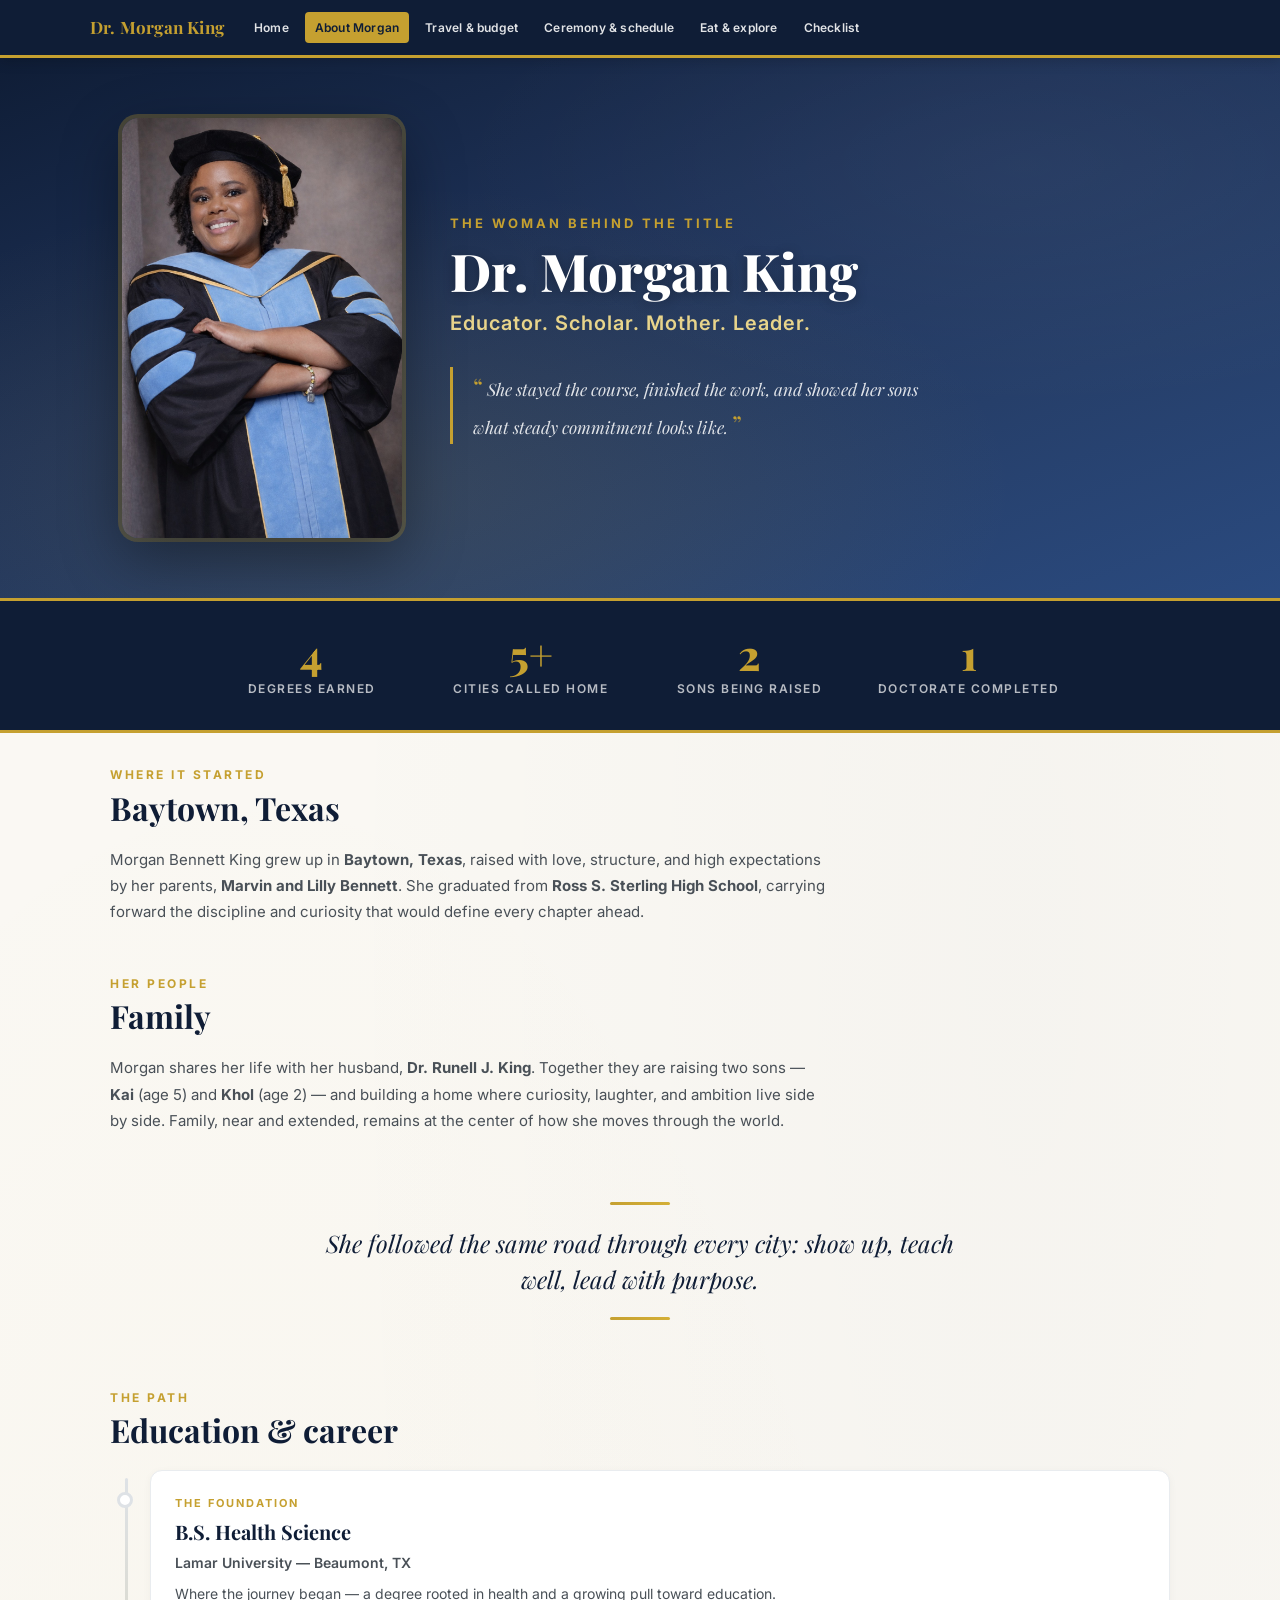
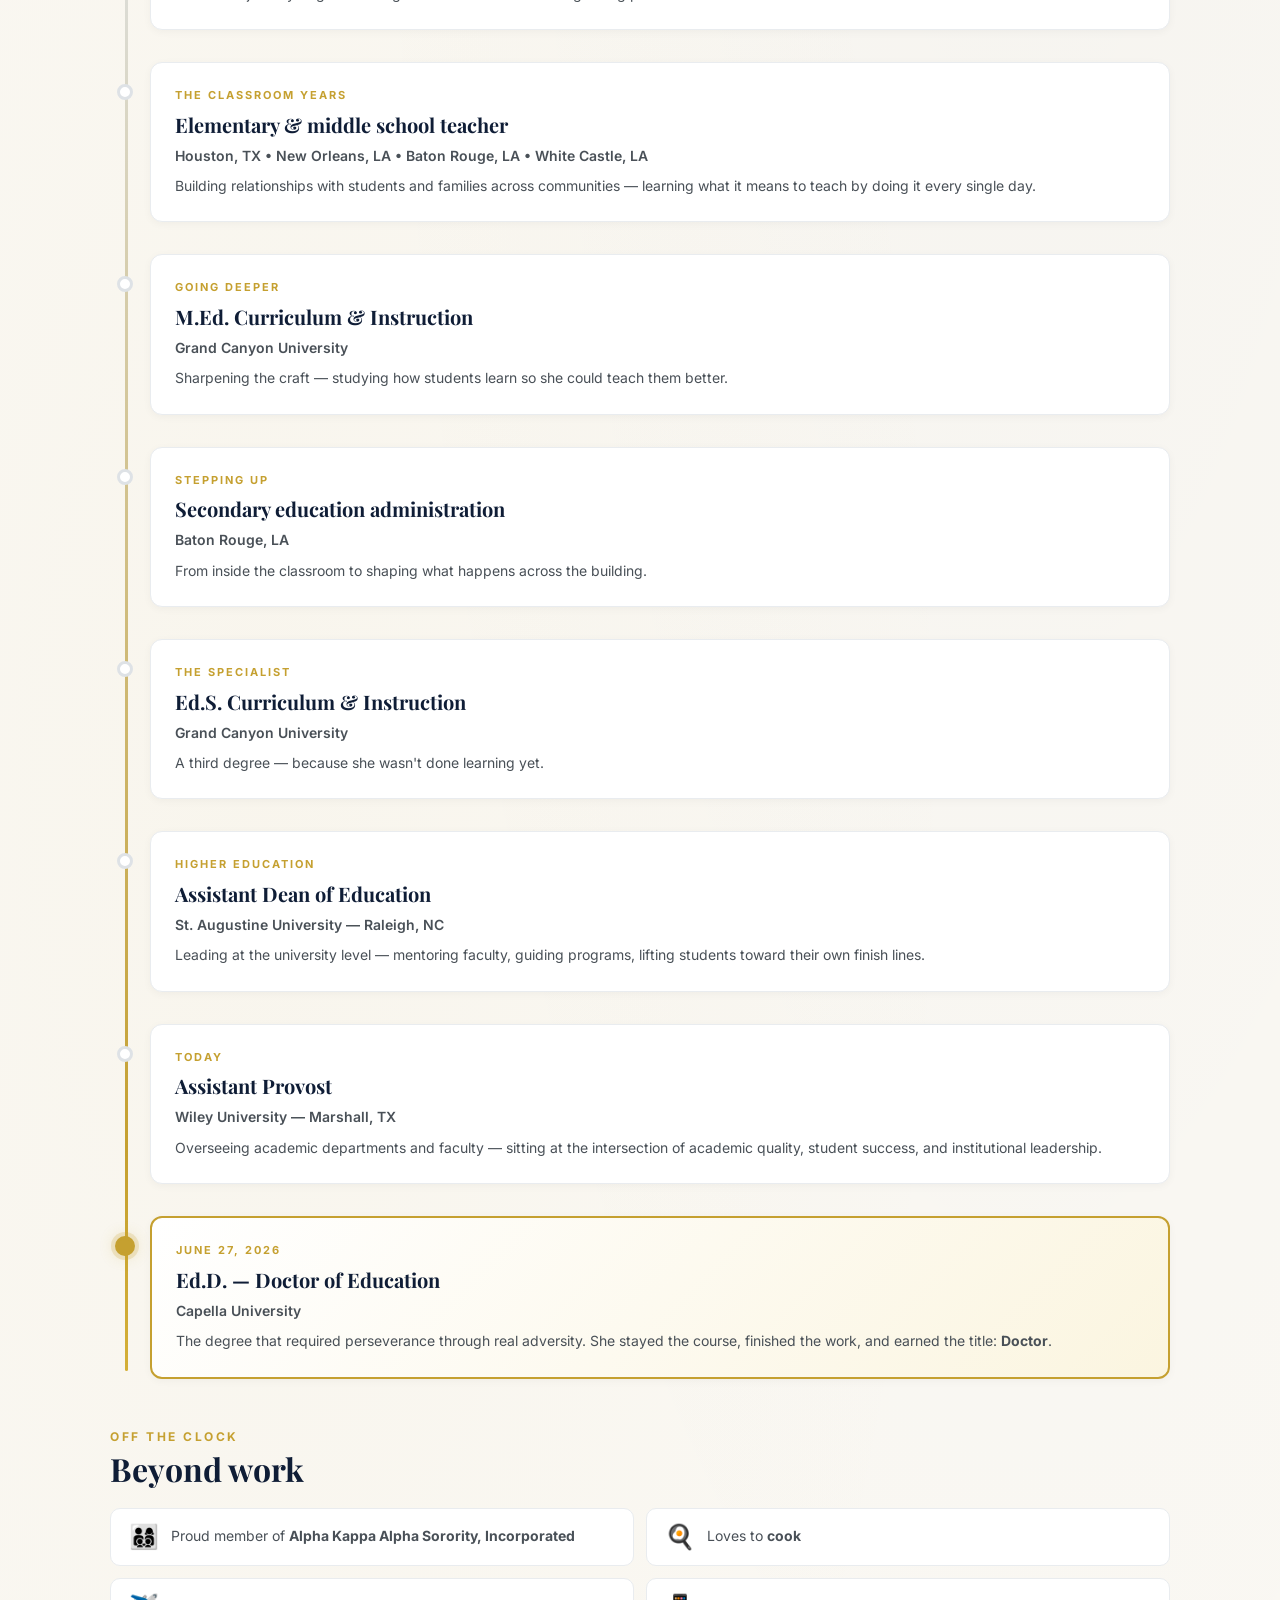
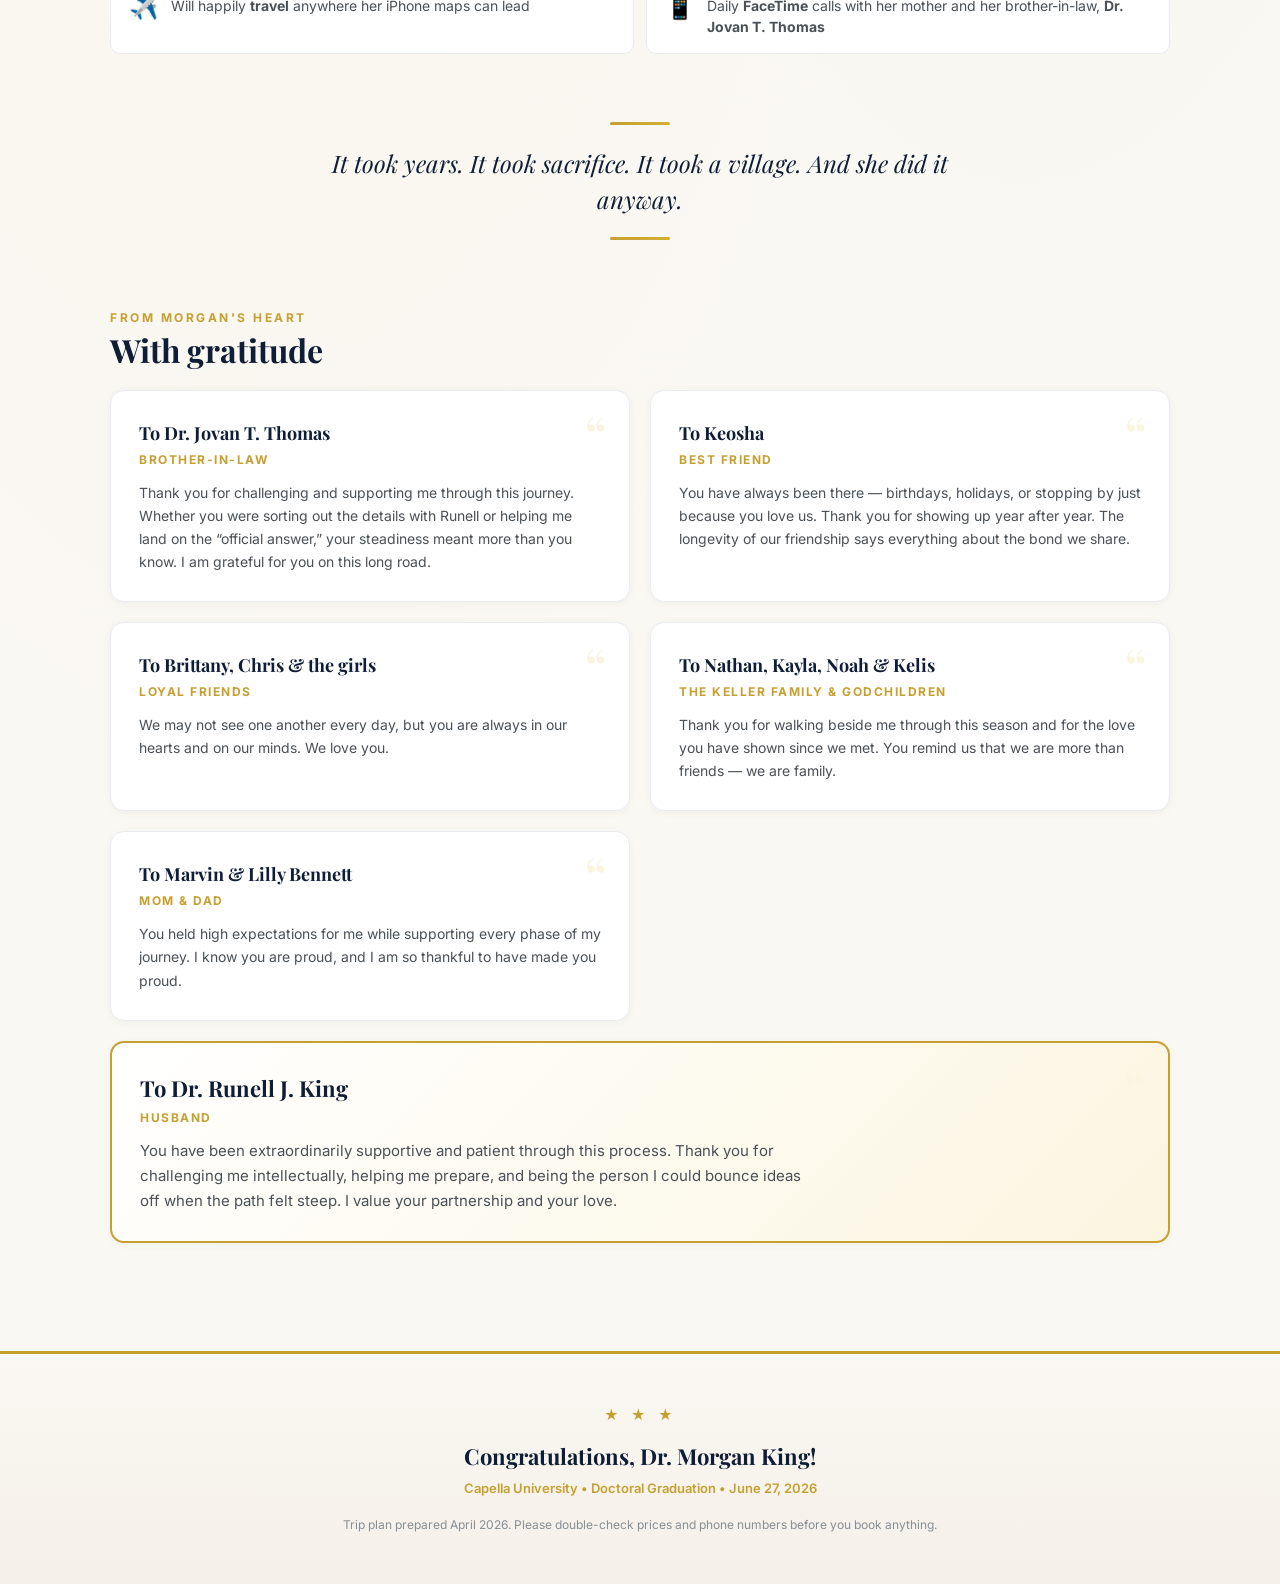
==== about-morgan.html @ 86c0001e "Redesign About Morgan as a creative storytelling page Full-bleed hero with photo and quote, by-the-n" ====
<!DOCTYPE html>
<html lang="en">
<head>
<meta charset="UTF-8">
<meta name="viewport" content="width=device-width, initial-scale=1.0, viewport-fit=cover">
<meta name="theme-color" content="#0F1D36">
<meta name="apple-mobile-web-app-capable" content="yes">
<meta name="apple-mobile-web-app-status-bar-style" content="black-translucent">
<link rel="preconnect" href="https://fonts.googleapis.com">
<link rel="preconnect" href="https://fonts.gstatic.com" crossorigin>
<link href="https://fonts.googleapis.com/css2?family=Playfair+Display:ital,wght@0,700;0,800;1,700&family=Inter:wght@400;600;700&display=swap" rel="stylesheet">
<link rel="stylesheet" href="styles.css">
<link rel="stylesheet" href="about.css">

<title>About Morgan — Morgan King Graduation Trip</title>
<meta name="description" content="The story of Dr. Morgan King: from Baytown, Texas to doctoral graduate — educator, mother, leader, and forever student.">
</head>
<body>
<header class="site-header">
  <div class="site-header-inner">
    <a class="site-logo" href="index.html">Dr. Morgan King</a>
    <nav class="site-nav" aria-label="Primary">
      <a href="index.html">Home</a>
      <a href="about-morgan.html" aria-current="page">About Morgan</a>
      <a href="travel.html">Travel &amp; budget</a>
      <a href="schedule.html">Ceremony &amp; schedule</a>
      <a href="explore.html">Eat &amp; explore</a>
      <a href="checklist.html">Checklist</a>
    </nav>
  </div>
</header>

<!-- ===== HERO ===== -->
<div class="about-hero">
  <div class="about-hero__overlay"></div>
  <div class="about-hero__content">
    <img src="morgan-photo.jpg" alt="Dr. Morgan King in doctoral regalia" class="about-hero__photo" width="1024" height="1536">
    <div class="about-hero__text">
      <p class="about-hero__kicker">The woman behind the title</p>
      <h1 class="about-hero__name">Dr. Morgan King</h1>
      <p class="about-hero__tagline">Educator. Scholar. Mother. Leader.</p>
      <div class="about-hero__quote">
        <span class="about-hero__quote-mark">&ldquo;</span>
        She stayed the course, finished the work, and showed her sons what steady commitment looks like.
        <span class="about-hero__quote-mark">&rdquo;</span>
      </div>
    </div>
  </div>
</div>

<!-- ===== BY THE NUMBERS ===== -->
<div class="about-numbers">
  <div class="about-numbers__inner">
    <div class="about-numbers__item">
      <span class="about-numbers__value">4</span>
      <span class="about-numbers__label">Degrees earned</span>
    </div>
    <div class="about-numbers__item">
      <span class="about-numbers__value">5+</span>
      <span class="about-numbers__label">Cities called home</span>
    </div>
    <div class="about-numbers__item">
      <span class="about-numbers__value">2</span>
      <span class="about-numbers__label">Sons being raised</span>
    </div>
    <div class="about-numbers__item">
      <span class="about-numbers__value">1</span>
      <span class="about-numbers__label">Doctorate completed</span>
    </div>
  </div>
</div>

<main class="container">

<!-- ===== ROOTS ===== -->
<section class="about-section">
  <div class="about-section__label">Where it started</div>
  <h2 class="about-section__title">Baytown, Texas</h2>
  <div class="about-section__body">
    <p>Morgan Bennett King grew up in <strong>Baytown, Texas</strong>, raised with love, structure, and high expectations by her parents, <strong>Marvin and Lilly Bennett</strong>. She graduated from <strong>Ross S. Sterling High School</strong>, carrying forward the discipline and curiosity that would define every chapter ahead.</p>
  </div>
</section>

<!-- ===== FAMILY ===== -->
<section class="about-section">
  <div class="about-section__label">Her people</div>
  <h2 class="about-section__title">Family</h2>
  <div class="about-section__body">
    <p>Morgan shares her life with her husband, <strong>Dr. Runell J. King</strong>. Together they are raising two sons &mdash; <strong>Kai</strong> (age 5) and <strong>Khol</strong> (age 2) &mdash; and building a home where curiosity, laughter, and ambition live side by side. Family, near and extended, remains at the center of how she moves through the world.</p>
  </div>
</section>

<div class="about-pullquote">
  <blockquote>She followed the same road through every city: show up, teach well, lead with purpose.</blockquote>
</div>

<!-- ===== JOURNEY TIMELINE ===== -->
<section class="about-section">
  <div class="about-section__label">The path</div>
  <h2 class="about-section__title">Education &amp; career</h2>

  <div class="about-timeline">
    <div class="about-timeline__item">
      <div class="about-timeline__marker"></div>
      <div class="about-timeline__card">
        <div class="about-timeline__era">The foundation</div>
        <h3>B.S. Health Science</h3>
        <p class="about-timeline__where">Lamar University &mdash; Beaumont, TX</p>
        <p>Where the journey began &mdash; a degree rooted in health and a growing pull toward education.</p>
      </div>
    </div>

    <div class="about-timeline__item">
      <div class="about-timeline__marker"></div>
      <div class="about-timeline__card">
        <div class="about-timeline__era">The classroom years</div>
        <h3>Elementary &amp; middle school teacher</h3>
        <p class="about-timeline__where">Houston, TX &bull; New Orleans, LA &bull; Baton Rouge, LA &bull; White Castle, LA</p>
        <p>Building relationships with students and families across communities &mdash; learning what it means to teach by doing it every single day.</p>
      </div>
    </div>

    <div class="about-timeline__item">
      <div class="about-timeline__marker"></div>
      <div class="about-timeline__card">
        <div class="about-timeline__era">Going deeper</div>
        <h3>M.Ed. Curriculum &amp; Instruction</h3>
        <p class="about-timeline__where">Grand Canyon University</p>
        <p>Sharpening the craft &mdash; studying how students learn so she could teach them better.</p>
      </div>
    </div>

    <div class="about-timeline__item">
      <div class="about-timeline__marker"></div>
      <div class="about-timeline__card">
        <div class="about-timeline__era">Stepping up</div>
        <h3>Secondary education administration</h3>
        <p class="about-timeline__where">Baton Rouge, LA</p>
        <p>From inside the classroom to shaping what happens across the building.</p>
      </div>
    </div>

    <div class="about-timeline__item">
      <div class="about-timeline__marker"></div>
      <div class="about-timeline__card">
        <div class="about-timeline__era">The specialist</div>
        <h3>Ed.S. Curriculum &amp; Instruction</h3>
        <p class="about-timeline__where">Grand Canyon University</p>
        <p>A third degree &mdash; because she wasn't done learning yet.</p>
      </div>
    </div>

    <div class="about-timeline__item">
      <div class="about-timeline__marker"></div>
      <div class="about-timeline__card">
        <div class="about-timeline__era">Higher education</div>
        <h3>Assistant Dean of Education</h3>
        <p class="about-timeline__where">St. Augustine University &mdash; Raleigh, NC</p>
        <p>Leading at the university level &mdash; mentoring faculty, guiding programs, lifting students toward their own finish lines.</p>
      </div>
    </div>

    <div class="about-timeline__item">
      <div class="about-timeline__marker"></div>
      <div class="about-timeline__card">
        <div class="about-timeline__era">Today</div>
        <h3>Assistant Provost</h3>
        <p class="about-timeline__where">Wiley University &mdash; Marshall, TX</p>
        <p>Overseeing academic departments and faculty &mdash; sitting at the intersection of academic quality, student success, and institutional leadership.</p>
      </div>
    </div>

    <div class="about-timeline__item about-timeline__item--highlight">
      <div class="about-timeline__marker about-timeline__marker--gold"></div>
      <div class="about-timeline__card about-timeline__card--gold">
        <div class="about-timeline__era">June 27, 2026</div>
        <h3>Ed.D. &mdash; Doctor of Education</h3>
        <p class="about-timeline__where">Capella University</p>
        <p>The degree that required perseverance through real adversity. She stayed the course, finished the work, and earned the title: <strong>Doctor</strong>.</p>
      </div>
    </div>
  </div>
</section>

<!-- ===== BEYOND WORK ===== -->
<section class="about-section">
  <div class="about-section__label">Off the clock</div>
  <h2 class="about-section__title">Beyond work</h2>
  <div class="about-section__body">
    <div class="about-interests">
      <div class="about-interests__item">
        <span class="about-interests__icon">&#x1F468;&#x200D;&#x1F469;&#x200D;&#x1F466;&#x200D;&#x1F466;</span>
        <span>Proud member of <strong>Alpha Kappa Alpha Sorority, Incorporated</strong></span>
      </div>
      <div class="about-interests__item">
        <span class="about-interests__icon">&#x1F373;</span>
        <span>Loves to <strong>cook</strong></span>
      </div>
      <div class="about-interests__item">
        <span class="about-interests__icon">&#x2708;&#xFE0F;</span>
        <span>Will happily <strong>travel</strong> anywhere her iPhone maps can lead</span>
      </div>
      <div class="about-interests__item">
        <span class="about-interests__icon">&#x1F4F1;</span>
        <span>Daily <strong>FaceTime</strong> calls with her mother and her brother-in-law, <strong>Dr. Jovan T. Thomas</strong></span>
      </div>
    </div>
  </div>
</section>

<div class="about-pullquote">
  <blockquote>It took years. It took sacrifice. It took a village. And she did it anyway.</blockquote>
</div>

<!-- ===== GRATITUDE ===== -->
<section class="about-section about-section--gratitude">
  <div class="about-section__label">From Morgan's heart</div>
  <h2 class="about-section__title">With gratitude</h2>

  <div class="about-gratitude">
    <div class="about-gratitude__card">
      <div class="about-gratitude__to">To Dr. Jovan T. Thomas</div>
      <div class="about-gratitude__role">Brother-in-law</div>
      <p>Thank you for challenging and supporting me through this journey. Whether you were sorting out the details with Runell or helping me land on the &ldquo;official answer,&rdquo; your steadiness meant more than you know. I am grateful for you on this long road.</p>
    </div>

    <div class="about-gratitude__card">
      <div class="about-gratitude__to">To Keosha</div>
      <div class="about-gratitude__role">Best friend</div>
      <p>You have always been there &mdash; birthdays, holidays, or stopping by just because you love us. Thank you for showing up year after year. The longevity of our friendship says everything about the bond we share.</p>
    </div>

    <div class="about-gratitude__card">
      <div class="about-gratitude__to">To Brittany, Chris &amp; the girls</div>
      <div class="about-gratitude__role">Loyal friends</div>
      <p>We may not see one another every day, but you are always in our hearts and on our minds. We love you.</p>
    </div>

    <div class="about-gratitude__card">
      <div class="about-gratitude__to">To Nathan, Kayla, Noah &amp; Kelis</div>
      <div class="about-gratitude__role">The Keller family &amp; godchildren</div>
      <p>Thank you for walking beside me through this season and for the love you have shown since we met. You remind us that we are more than friends &mdash; we are family.</p>
    </div>

    <div class="about-gratitude__card">
      <div class="about-gratitude__to">To Marvin &amp; Lilly Bennett</div>
      <div class="about-gratitude__role">Mom &amp; Dad</div>
      <p>You held high expectations for me while supporting every phase of my journey. I know you are proud, and I am so thankful to have made you proud.</p>
    </div>

    <div class="about-gratitude__card about-gratitude__card--featured">
      <div class="about-gratitude__to">To Dr. Runell J. King</div>
      <div class="about-gratitude__role">Husband</div>
      <p>You have been extraordinarily supportive and patient through this process. Thank you for challenging me intellectually, helping me prepare, and being the person I could bounce ideas off when the path felt steep. I value your partnership and your love.</p>
    </div>
  </div>
</section>

</main>

<div class="footer">
  <div style="font-size: 14px; letter-spacing: 4px; color: var(--gold); margin-bottom: 12px;">&#9733; &#9733; &#9733;</div>
  <p style="font-family: 'Playfair Display', Georgia, serif; font-size: 22px; margin-bottom: 4px;"><strong>Congratulations, Dr. Morgan King!</strong></p>
  <p style="color: var(--gold); font-weight: 600; margin-bottom: 16px;">Capella University &bull; Doctoral Graduation &bull; June 27, 2026</p>
  <p style="color: var(--gray-500); font-size: 12px;">Trip plan prepared April 2026. Please double-check prices and phone numbers before you book anything.</p>
</div>
</body>
</html>
---- styles.css ----
:root {
    --navy: #0F1D36;
    --navy-light: #1E3258;
    --navy-mid: #263F6A;
    --gold: #C5A030;
    --gold-bright: #D4AF37;
    --gold-light: #E8D48B;
    --gold-pale: #FBF5E0;
    --cream: #FAF8F3;
    --white: #FFFFFF;
    --gray-50: #F8F9FA;
    --gray-100: #F1F3F5;
    --gray-200: #E9ECEF;
    --gray-300: #DEE2E6;
    --gray-500: #868E96;
    --gray-700: #495057;
    --gray-900: #212529;
    --green: #2B8A3E;
    --red: #C92A2A;
    --blue: #1971C2;
  }

  * { margin: 0; padding: 0; box-sizing: border-box; }

  body {
    font-family: 'Inter', 'Segoe UI', -apple-system, BlinkMacSystemFont, sans-serif;
    background: var(--cream);
    background-image:
      radial-gradient(ellipse at 20% 50%, rgba(197,160,48,0.03) 0%, transparent 50%),
      radial-gradient(ellipse at 80% 20%, rgba(15,29,54,0.02) 0%, transparent 50%);
    color: var(--gray-900);
    line-height: 1.6;
    font-size: 15px;
  }

  a { color: var(--blue); text-decoration: none; }
  a:hover { text-decoration: underline; }

  /* ===== HERO ===== */
  .hero {
    background:
      linear-gradient(160deg, var(--navy) 0%, var(--navy-light) 40%, var(--navy-mid) 70%, #2A4A7F 100%);
    color: var(--white);
    text-align: center;
    padding: 0;
    position: relative;
    overflow: hidden;
  }
  /* Gold corner accents */
  .hero::before {
    content: '';
    position: absolute;
    top: 0; left: 0;
    width: 200px; height: 200px;
    background: linear-gradient(135deg, rgba(197,160,48,0.15) 0%, transparent 60%);
    z-index: 1;
  }
  .hero::after {
    content: '';
    position: absolute;
    bottom: 0; right: 0;
    width: 200px; height: 200px;
    background: linear-gradient(315deg, rgba(197,160,48,0.15) 0%, transparent 60%);
    z-index: 1;
  }
  /* Decorative gold lines */
  .hero-deco-top, .hero-deco-bottom {
    position: absolute; left: 0; right: 0; height: 4px; z-index: 2;
    background: linear-gradient(90deg, transparent 0%, var(--gold) 20%, var(--gold-bright) 50%, var(--gold) 80%, transparent 100%);
  }
  .hero-deco-top { top: 0; }
  .hero-deco-bottom { bottom: 0; }

  .hero-content {
    position: relative; z-index: 3;
    padding: 50px 24px 44px;
  }

  .hero-photo {
    display: block;
    max-width: 240px;
    height: auto;
    margin: 0 auto 24px;
    border-radius: 10px;
  }

  .hero h1 {
    font-family: 'Playfair Display', Georgia, serif;
    font-size: 44px; font-weight: 800;
    margin-bottom: 6px;
    letter-spacing: -0.5px;
    text-shadow: 0 2px 8px rgba(0,0,0,0.3);
  }
  .hero .subtitle {
    font-family: 'Playfair Display', Georgia, serif;
    font-size: 20px;
    color: var(--gold);
    font-weight: 600;
    margin-bottom: 6px;
    letter-spacing: 0.5px;
  }
  .hero .degree {
    font-size: 15px;
    color: var(--gold-light);
    margin-bottom: 24px;
    font-weight: 400;
  }
  .hero .meta {
    display: flex; flex-wrap: wrap; justify-content: center; gap: 20px;
    font-size: 13px; color: rgba(255,255,255,0.85);
    background: rgba(0,0,0,0.15);
    border-radius: 8px;
    padding: 12px 20px;
    max-width: 700px;
    margin: 0 auto;
    backdrop-filter: blur(4px);
  }
  .hero .meta span { display: flex; align-items: center; gap: 6px; }

  /* ===== MAIN ===== */
  .container { max-width: 1100px; margin: 0 auto; padding: 32px 20px 60px; }

  /* ===== SECTION ===== */
  .section { margin-bottom: 48px; }
  .section-header {
    display: flex; align-items: center; gap: 12px;
    margin-bottom: 20px;
    padding-bottom: 12px;
    border-bottom: 3px solid var(--gold);
  }
  .section-header .num {
    background: linear-gradient(135deg, var(--navy) 0%, var(--navy-light) 100%);
    color: var(--gold);
    width: 38px; height: 38px;
    border-radius: 50%;
    display: flex; align-items: center; justify-content: center;
    font-weight: 700; font-size: 15px; flex-shrink: 0;
    box-shadow: 0 2px 6px rgba(0,0,0,0.12);
  }
  .section-header h2 {
    font-family: 'Playfair Display', Georgia, serif;
    font-size: 24px; color: var(--navy); font-weight: 700;
  }

  /* ===== CARDS ===== */
  .card {
    background: var(--white);
    border: 1px solid var(--gray-200);
    border-radius: 12px;
    padding: 24px;
    margin-bottom: 16px;
    box-shadow: 0 2px 8px rgba(0,0,0,0.04);
    transition: box-shadow 0.2s, transform 0.2s;
    position: relative;
  }
  .card::before {
    content: '';
    position: absolute;
    top: 0; left: 0; right: 0;
    height: 3px;
    background: linear-gradient(90deg, var(--gold), var(--gold-bright), var(--gold));
    border-radius: 12px 12px 0 0;
    opacity: 0;
    transition: opacity 0.2s;
  }
  .card:hover { box-shadow: 0 6px 20px rgba(0,0,0,0.08); transform: translateY(-1px); }
  .card:hover::before { opacity: 1; }
  .card h3 { color: var(--navy); font-size: 18px; margin-bottom: 8px; font-weight: 700; }
  .card h3 a { color: var(--navy); }
  .card h3 a:hover { color: var(--blue); }
  .card h4 { color: var(--navy-light); font-size: 15px; margin-bottom: 6px; }
  .card p { margin-bottom: 8px; color: var(--gray-700); }
  .card .tag {
    display: inline-block;
    background: linear-gradient(135deg, var(--gold-pale), #FDF6E3);
    color: var(--navy);
    font-size: 11px;
    font-weight: 700;
    padding: 3px 12px;
    border-radius: 12px;
    margin-right: 6px;
    margin-bottom: 4px;
    border: 1px solid rgba(197,160,48,0.2);
    text-transform: uppercase;
    letter-spacing: 0.3px;
  }
  .card .price {
    font-size: 22px; font-weight: 700; color: var(--green);
  }
  .card .detail-grid {
    display: grid; grid-template-columns: 140px 1fr; gap: 4px 12px;
    font-size: 14px; margin-top: 8px;
  }
  .card .detail-grid dt { font-weight: 600; color: var(--gray-700); }
  .card .detail-grid dd { color: var(--gray-700); }

  /* ===== DAY TIMELINE ===== */
  .day-card {
    background: var(--white);
    border-left: 5px solid var(--navy);
    border-radius: 0 12px 12px 0;
    padding: 24px 28px;
    margin-bottom: 20px;
    box-shadow: 0 2px 8px rgba(0,0,0,0.04);
  }
  .day-card.highlight { border-left-color: var(--gold); }
  .day-card .day-label {
    font-size: 11px; text-transform: uppercase; letter-spacing: 1.5px;
    color: var(--gold); font-weight: 700; margin-bottom: 4px;
  }
  .day-card h3 { color: var(--navy); margin-bottom: 12px; font-size: 20px; font-family: 'Playfair Display', Georgia, serif; }
  .timeline-item {
    display: flex; gap: 14px; margin-bottom: 10px;
    padding-bottom: 10px; border-bottom: 1px solid var(--gray-100);
  }
  .timeline-item:last-child { border-bottom: none; margin-bottom: 0; padding-bottom: 0; }
  .timeline-item .time {
    min-width: 90px; font-weight: 700; color: var(--navy); font-size: 14px;
    padding-top: 2px;
  }
  .timeline-item .event { font-size: 14px; color: var(--gray-700); }
  .timeline-item .event strong { color: var(--gray-900); }

  /* Collapsible day-by-day agenda */
  details.day-details {
    margin-bottom: 20px;
  }
  details.day-details > summary {
    list-style: none;
    cursor: pointer;
    user-select: none;
    -webkit-tap-highlight-color: transparent;
  }
  details.day-details > summary::-webkit-details-marker { display: none; }
  details.day-details .day-card--summary {
    position: relative;
    margin-bottom: 0;
    padding-right: 42px;
    border-radius: 0 12px 0 0;
    transition: border-radius 0.15s ease;
  }
  details.day-details:not([open]) .day-card--summary {
    border-radius: 0 12px 12px 0;
  }
  details.day-details .day-card--summary::after {
    content: '+';
    position: absolute;
    right: 18px;
    top: 50%;
    transform: translateY(-50%);
    font-size: 22px;
    font-weight: 700;
    color: var(--gold);
    line-height: 1;
  }
  details.day-details[open] .day-card--summary::after {
    content: '\2212';
  }
  details.day-details .day-card--summary:hover::after {
    color: var(--gold-bright);
  }
  details.day-details .day-card__expandable {
    background: var(--white);
    border-left: 5px solid var(--navy);
    border-radius: 0 0 12px 0;
    padding: 8px 28px 24px;
    box-shadow: 0 2px 8px rgba(0,0,0,0.04);
    border-top: 1px solid var(--gray-100);
  }
  details.day-details.highlight .day-card--summary,
  details.day-details.highlight .day-card__expandable {
    border-left-color: var(--gold);
  }
  details.day-details[open] .day-card__expandable {
    animation: fadeIn 0.3s ease;
  }

  /* ===== TABLES ===== */
  table {
    width: 100%; border-collapse: collapse;
    background: var(--white);
    border-radius: 12px;
    overflow: hidden;
    box-shadow: 0 2px 8px rgba(0,0,0,0.04);
    margin-bottom: 16px;
  }
  th {
    background: linear-gradient(135deg, var(--navy) 0%, var(--navy-light) 100%);
    color: var(--white);
    text-align: left; padding: 12px 16px; font-size: 13px; font-weight: 600;
    text-transform: uppercase; letter-spacing: 0.3px;
  }
  td { padding: 10px 16px; border-bottom: 1px solid var(--gray-200); font-size: 14px; }
  tr:last-child td { border-bottom: none; }
  tr:nth-child(even) td { background: var(--gray-50); }
  .total-row td { font-weight: 700; background: var(--gold-pale) !important; font-size: 15px; }

  /* ===== CHECKLIST ===== */
  .checklist { list-style: none; }
  .checklist li {
    display: flex; align-items: flex-start; gap: 10px;
    padding: 10px 16px;
    background: var(--white);
    border: 1px solid var(--gray-200);
    border-radius: 8px;
    margin-bottom: 8px;
    font-size: 14px;
  }
  .checklist .box {
    width: 20px; height: 20px; border: 2px solid var(--navy);
    border-radius: 4px; flex-shrink: 0; margin-top: 1px;
  }
  .checklist .urgent { border-left: 4px solid var(--red); }
  .checklist .soon { border-left: 4px solid var(--gold); }
  .checklist .normal { border-left: 4px solid var(--blue); }

  /* ===== GRID ===== */
  .card-grid {
    display: grid; grid-template-columns: repeat(auto-fill, minmax(480px, 1fr));
    gap: 16px;
  }

  /* ===== TIP BOX ===== */
  .tip {
    background: linear-gradient(135deg, var(--gold-pale) 0%, #FDF6E3 100%);
    border-left: 4px solid var(--gold);
    padding: 14px 18px;
    border-radius: 0 10px 10px 0;
    margin: 12px 0;
    font-size: 14px;
    box-shadow: 0 1px 4px rgba(0,0,0,0.03);
  }
  .tip strong { color: var(--navy); }

  /* ===== COLLAPSIBLE SECTIONS ===== */
  details.section {
    margin-bottom: 48px;
  }
  details.section > summary {
    list-style: none;
    cursor: pointer;
    user-select: none;
    -webkit-tap-highlight-color: transparent;
  }
  details.section > summary::-webkit-details-marker { display: none; }
  details.section > summary .section-header {
    position: relative;
    padding-right: 40px;
    transition: border-color 0.2s;
  }
  details.section > summary .section-header::after {
    content: '+';
    position: absolute;
    right: 0;
    top: 50%;
    transform: translateY(-70%);
    font-size: 24px;
    font-weight: 700;
    color: var(--gold);
    transition: transform 0.2s;
  }
  details[open].section > summary .section-header::after {
    content: '\2212';
  }
  details.section > summary:hover .section-header {
    border-bottom-color: var(--navy);
  }
  details.section > .section-body {
    animation: fadeIn 0.3s ease;
  }
  @keyframes fadeIn {
    from { opacity: 0; transform: translateY(-8px); }
    to { opacity: 1; transform: translateY(0); }
  }

  /* ===== FOOTER ===== */
  .footer {
    text-align: center;
    padding: 50px 20px;
    color: var(--gray-500);
    font-size: 13px;
    border-top: 3px solid var(--gold);
    background: linear-gradient(180deg, var(--cream) 0%, #F5F0E8 100%);
  }
  .footer strong { color: var(--navy); }

  @media print {
    .site-header { position: static; }
    .hero { padding: 30px 20px; }
    .card, .day-card { break-inside: avoid; }
    body { font-size: 12px; }
    details.section .section-body { display: block !important; }
    details.section > summary { list-style: none; }
    details.section > summary .section-header::after { display: none; }
    details.day-details .day-card__expandable { display: block !important; }
    details.day-details .day-card--summary::after { display: none; }
  }

  /* Tablet */
  @media (max-width: 768px) {
    .card-grid { grid-template-columns: 1fr; }
    .container { padding: 24px 16px 40px; }
    .hero-content { padding: 36px 20px 32px; }
    .hero h1 { font-size: 32px; }
    .hero-photo { max-width: 200px; }
    .section-header h2 { font-size: 20px; }
    .card { padding: 18px; }
    .day-card { padding: 18px 20px; }
    table { font-size: 13px; }
    th, td { padding: 8px 10px; }
  }

  /* Phone */
  @media (max-width: 480px) {
    body { font-size: 14px; }
    .hero h1 { font-size: 26px; }
    .hero .subtitle { font-size: 16px; }
    .hero .degree { font-size: 13px; margin-bottom: 16px; }
    .hero-photo { max-width: 160px; margin-bottom: 16px; }
    .hero-content { padding: 28px 16px 24px; }
    .hero .meta {
      flex-direction: column; gap: 6px; align-items: center;
      padding: 10px 14px; font-size: 12px;
    }
    .container { padding: 16px 12px 32px; }
    .section-header { gap: 8px; margin-bottom: 14px; padding-bottom: 8px; }
    .section-header .num { width: 32px; height: 32px; font-size: 13px; }
    .section-header h2 { font-size: 18px; }
    .card { padding: 14px; margin-bottom: 12px; border-radius: 10px; }
    .card h3 { font-size: 16px; }
    .card .detail-grid { grid-template-columns: 1fr; gap: 2px 0; }
    .card .detail-grid dt { font-weight: 700; margin-top: 6px; }
    .card .price { font-size: 18px; }
    .card .tag { font-size: 10px; padding: 2px 8px; }
    .day-card { padding: 14px 16px; }
    .day-card h3 { font-size: 17px; }
    .timeline-item { flex-direction: column; gap: 2px; }
    .timeline-item .time { min-width: unset; font-size: 13px; }
    .timeline-item .event { font-size: 13px; }
    details.day-details .day-card--summary { padding-right: 36px; }
    details.day-details .day-card__expandable { padding: 6px 16px 16px; }
    details.day-details .day-card--summary::after { right: 12px; font-size: 20px; }
    .tip { padding: 10px 14px; font-size: 13px; }
    details.section { margin-bottom: 32px; }
    details.section > summary .section-header { padding-right: 32px; }
    details.section > summary .section-header::after { font-size: 20px; }
    .checklist li { padding: 8px 12px; font-size: 13px; }
    .footer { padding: 30px 16px; }
    /* Budget table horizontal scroll */
    table { display: block; overflow-x: auto; -webkit-overflow-scrolling: touch; }
    thead, tbody, tr { min-width: 500px; }
  }
  /* ===== MULTI-PAGE SITE LAYOUT ===== */
  .site-header {
    background: var(--navy);
    border-bottom: 3px solid var(--gold);
    padding: 12px 20px;
    position: sticky;
    top: 0;
    z-index: 100;
    box-shadow: 0 4px 12px rgba(0,0,0,0.15);
  }
  .site-header-inner {
    max-width: 1100px;
    margin: 0 auto;
    display: flex;
    flex-wrap: wrap;
    align-items: center;
    justify-content: flex-start;
    gap: 12px 20px;
  }
  .site-logo {
    font-family: 'Playfair Display', Georgia, serif;
    font-size: 17px;
    font-weight: 700;
    color: var(--gold);
    text-decoration: none;
    letter-spacing: 0.2px;
  }
  .site-logo:hover { color: var(--gold-bright); text-decoration: none; }
  .site-nav {
    display: flex;
    flex-wrap: wrap;
    gap: 6px 6px;
    justify-content: flex-start;
    align-items: center;
  }
  .site-nav a {
    color: rgba(255,255,255,0.88);
    text-decoration: none;
    font-size: 12px;
    font-weight: 600;
    padding: 6px 10px;
    border-radius: 4px;
    transition: background 0.2s, color 0.2s;
    letter-spacing: 0.2px;
  }
  .site-nav a:hover {
    background: var(--gold);
    color: var(--navy);
    text-decoration: none;
  }
  .site-nav a[aria-current="page"] {
    background: var(--gold);
    color: var(--navy);
    text-decoration: none;
  }
  .site-nav a:focus-visible {
    outline: 2px solid var(--gold-bright);
    outline-offset: 2px;
  }

  .page-head {
    margin-bottom: 28px;
    padding-bottom: 16px;
    border-bottom: 1px solid var(--gray-200);
  }
  .page-title {
    font-family: 'Playfair Display', Georgia, serif;
    font-size: 28px;
    color: var(--navy);
    font-weight: 700;
    margin-bottom: 8px;
    line-height: 1.2;
  }
  .page-intro {
    color: var(--gray-700);
    max-width: 720px;
    margin: 0;
    font-size: 15px;
  }

  .portal-intro {
    color: var(--gray-700);
    margin-bottom: 8px;
    max-width: 720px;
  }
  .portal-grid {
    display: grid;
    grid-template-columns: repeat(auto-fill, minmax(240px, 1fr));
    gap: 16px;
    margin-top: 20px;
  }
  .portal-card {
    display: block;
    background: var(--white);
    border: 1px solid var(--gray-200);
    border-radius: 12px;
    padding: 20px 22px;
    text-decoration: none;
    color: inherit;
    box-shadow: 0 2px 8px rgba(0,0,0,0.04);
    transition: box-shadow 0.2s, transform 0.2s, border-color 0.2s;
    position: relative;
  }
  .portal-card:hover {
    box-shadow: 0 8px 24px rgba(0,0,0,0.1);
    transform: translateY(-2px);
    border-color: var(--gold);
    text-decoration: none;
    color: inherit;
  }
  .portal-card:focus-visible {
    outline: 2px solid var(--blue);
    outline-offset: 2px;
  }
  .portal-card h3 {
    font-family: 'Playfair Display', Georgia, serif;
    font-size: 18px;
    color: var(--navy);
    margin-bottom: 8px;
    font-weight: 700;
  }
  .portal-card p {
    font-size: 14px;
    color: var(--gray-700);
    margin: 0;
    line-height: 1.5;
  }
  .portal-card .portal-go {
    margin-top: 12px;
    font-size: 13px;
    font-weight: 700;
    color: var(--blue);
  }

  .section-lead {
    margin-bottom: 20px;
    color: var(--gray-700);
  }
  .tip-spaced { margin-bottom: 20px; }
  .card-pull { border-left: 4px solid var(--gold); }
  .mt-8 { margin-top: 8px; }
  .mt-10 { margin-top: 10px; }
  .mb-0 { margin-bottom: 0; }
  .mb-16 { margin-bottom: 16px; }
  .summary-table td:first-child { width: 200px; }

  .about-page .about-top {
    text-align: center;
    margin-bottom: 8px;
    padding-top: 16px;
  }
  .about-page .about-top__photo {
    display: block;
    max-width: 260px;
    width: 100%;
    height: auto;
    margin: 0 auto 20px;
    border-radius: 10px;
    box-shadow: 0 8px 28px rgba(15, 29, 54, 0.14);
  }
  .about-page .card h3:not(:first-child) {
    margin-top: 22px;
  }

  @media (max-width: 480px) {
    .site-nav a { font-size: 11px; padding: 5px 8px; }
    .page-title { font-size: 22px; }
    .site-header { padding: 10px 14px; }
    .summary-table td:first-child { width: auto; }
    .about-page .about-top__photo { max-width: 200px; }
  }
---- about.css ----
/* ===== ABOUT MORGAN — CREATIVE LAYOUT ===== */

/* ---------- HERO ---------- */
.about-hero {
  position: relative;
  background: linear-gradient(160deg, var(--navy) 0%, var(--navy-light) 40%, var(--navy-mid) 70%, #2A4A7F 100%);
  overflow: hidden;
  min-height: 520px;
}
.about-hero__overlay {
  position: absolute;
  inset: 0;
  background:
    radial-gradient(ellipse at 30% 80%, rgba(197,160,48,0.12) 0%, transparent 50%),
    radial-gradient(ellipse at 80% 20%, rgba(255,255,255,0.04) 0%, transparent 40%);
  z-index: 1;
}
.about-hero__content {
  position: relative;
  z-index: 2;
  max-width: 1100px;
  margin: 0 auto;
  display: flex;
  align-items: center;
  gap: 48px;
  padding: 60px 32px;
}
.about-hero__photo {
  width: 280px;
  height: auto;
  border-radius: 16px;
  box-shadow: 0 20px 60px rgba(0,0,0,0.4), 0 0 0 4px rgba(197,160,48,0.3);
  flex-shrink: 0;
  object-fit: cover;
}
.about-hero__text {
  color: var(--white);
}
.about-hero__kicker {
  font-size: 13px;
  text-transform: uppercase;
  letter-spacing: 3px;
  color: var(--gold);
  font-weight: 700;
  margin-bottom: 8px;
}
.about-hero__name {
  font-family: 'Playfair Display', Georgia, serif;
  font-size: 52px;
  font-weight: 800;
  line-height: 1.1;
  margin-bottom: 8px;
  text-shadow: 0 2px 12px rgba(0,0,0,0.3);
}
.about-hero__tagline {
  font-size: 20px;
  color: var(--gold-light);
  font-weight: 600;
  letter-spacing: 1px;
  margin-bottom: 28px;
}
.about-hero__quote {
  font-family: 'Playfair Display', Georgia, serif;
  font-style: italic;
  font-size: 17px;
  line-height: 1.6;
  color: rgba(255,255,255,0.85);
  max-width: 480px;
  border-left: 3px solid var(--gold);
  padding-left: 20px;
}
.about-hero__quote-mark {
  color: var(--gold);
  font-size: 24px;
  font-style: normal;
}

/* ---------- BY THE NUMBERS ---------- */
.about-numbers {
  background: var(--navy);
  border-top: 3px solid var(--gold);
  border-bottom: 3px solid var(--gold);
}
.about-numbers__inner {
  max-width: 900px;
  margin: 0 auto;
  display: grid;
  grid-template-columns: repeat(4, 1fr);
  text-align: center;
  padding: 32px 20px;
  gap: 16px;
}
.about-numbers__item {
  display: flex;
  flex-direction: column;
  gap: 4px;
}
.about-numbers__value {
  font-family: 'Playfair Display', Georgia, serif;
  font-size: 42px;
  font-weight: 800;
  color: var(--gold);
  line-height: 1;
}
.about-numbers__label {
  font-size: 12px;
  text-transform: uppercase;
  letter-spacing: 1.5px;
  color: rgba(255,255,255,0.7);
  font-weight: 600;
}

/* ---------- SECTIONS ---------- */
.about-section {
  margin-bottom: 48px;
}
.about-section__label {
  font-size: 12px;
  text-transform: uppercase;
  letter-spacing: 2.5px;
  color: var(--gold);
  font-weight: 700;
  margin-bottom: 4px;
}
.about-section__title {
  font-family: 'Playfair Display', Georgia, serif;
  font-size: 32px;
  color: var(--navy);
  font-weight: 700;
  margin-bottom: 20px;
  line-height: 1.2;
}
.about-section__body p {
  color: var(--gray-700);
  max-width: 720px;
  line-height: 1.75;
  font-size: 15px;
  margin-bottom: 12px;
}

/* ---------- PULL QUOTES ---------- */
.about-pullquote {
  margin: 48px auto;
  max-width: 700px;
  text-align: center;
  padding: 0 20px;
}
.about-pullquote blockquote {
  font-family: 'Playfair Display', Georgia, serif;
  font-style: italic;
  font-size: 24px;
  line-height: 1.5;
  color: var(--navy);
  position: relative;
  padding: 20px 0;
}
.about-pullquote blockquote::before,
.about-pullquote blockquote::after {
  content: '';
  display: block;
  width: 60px;
  height: 3px;
  background: linear-gradient(90deg, var(--gold), var(--gold-bright));
  margin: 0 auto;
  border-radius: 2px;
}
.about-pullquote blockquote::before { margin-bottom: 20px; }
.about-pullquote blockquote::after { margin-top: 20px; }

/* ---------- JOURNEY TIMELINE ---------- */
.about-timeline {
  position: relative;
  padding-left: 40px;
}
.about-timeline::before {
  content: '';
  position: absolute;
  left: 15px;
  top: 8px;
  bottom: 8px;
  width: 3px;
  background: linear-gradient(180deg, var(--gray-300) 0%, var(--gold) 85%, var(--gold-bright) 100%);
  border-radius: 2px;
}
.about-timeline__item {
  position: relative;
  margin-bottom: 32px;
}
.about-timeline__item:last-child { margin-bottom: 0; }

.about-timeline__marker {
  position: absolute;
  left: -33px;
  top: 22px;
  width: 16px;
  height: 16px;
  border-radius: 50%;
  background: var(--white);
  border: 3px solid var(--gray-300);
  z-index: 1;
  transition: border-color 0.3s;
}
.about-timeline__item:hover .about-timeline__marker {
  border-color: var(--gold);
}
.about-timeline__marker--gold {
  border-color: var(--gold) !important;
  background: var(--gold);
  width: 20px;
  height: 20px;
  left: -35px;
  top: 20px;
  box-shadow: 0 0 0 4px rgba(197,160,48,0.2), 0 0 16px rgba(197,160,48,0.3);
}

.about-timeline__card {
  background: var(--white);
  border: 1px solid var(--gray-200);
  border-radius: 12px;
  padding: 24px;
  box-shadow: 0 2px 8px rgba(0,0,0,0.04);
  transition: box-shadow 0.2s, transform 0.2s;
}
.about-timeline__card:hover {
  box-shadow: 0 8px 24px rgba(0,0,0,0.08);
  transform: translateY(-2px);
}
.about-timeline__card--gold {
  border: 2px solid var(--gold);
  background: linear-gradient(135deg, var(--white) 0%, var(--gold-pale) 100%);
}
.about-timeline__era {
  font-size: 11px;
  text-transform: uppercase;
  letter-spacing: 2px;
  color: var(--gold);
  font-weight: 700;
  margin-bottom: 4px;
}
.about-timeline__card h3 {
  font-family: 'Playfair Display', Georgia, serif;
  font-size: 20px;
  color: var(--navy);
  font-weight: 700;
  margin-bottom: 4px;
}
.about-timeline__where {
  font-size: 13px;
  color: var(--gray-500);
  font-weight: 600;
  margin-bottom: 8px !important;
}
.about-timeline__card p {
  color: var(--gray-700);
  font-size: 14px;
  line-height: 1.6;
  margin: 0;
}

/* ---------- INTERESTS ---------- */
.about-interests {
  display: grid;
  grid-template-columns: repeat(2, 1fr);
  gap: 12px;
}
.about-interests__item {
  display: flex;
  align-items: flex-start;
  gap: 12px;
  background: var(--white);
  border: 1px solid var(--gray-200);
  border-radius: 10px;
  padding: 16px 18px;
  font-size: 14px;
  color: var(--gray-700);
  line-height: 1.5;
  transition: border-color 0.2s;
}
.about-interests__item:hover { border-color: var(--gold); }
.about-interests__icon {
  font-size: 24px;
  flex-shrink: 0;
  line-height: 1;
}

/* ---------- GRATITUDE ---------- */
.about-gratitude {
  display: grid;
  grid-template-columns: repeat(2, 1fr);
  gap: 20px;
}
.about-gratitude__card {
  background: var(--white);
  border: 1px solid var(--gray-200);
  border-radius: 14px;
  padding: 28px;
  position: relative;
  box-shadow: 0 2px 8px rgba(0,0,0,0.04);
  transition: box-shadow 0.3s, transform 0.3s;
}
.about-gratitude__card:hover {
  box-shadow: 0 12px 32px rgba(0,0,0,0.08);
  transform: translateY(-3px);
}
.about-gratitude__card::before {
  content: '\201C';
  position: absolute;
  top: 16px;
  right: 22px;
  font-family: 'Playfair Display', Georgia, serif;
  font-size: 56px;
  color: var(--gold-pale);
  line-height: 1;
  pointer-events: none;
}
.about-gratitude__to {
  font-family: 'Playfair Display', Georgia, serif;
  font-size: 18px;
  font-weight: 700;
  color: var(--navy);
  margin-bottom: 2px;
}
.about-gratitude__role {
  font-size: 12px;
  text-transform: uppercase;
  letter-spacing: 1.5px;
  color: var(--gold);
  font-weight: 700;
  margin-bottom: 12px;
}
.about-gratitude__card p {
  color: var(--gray-700);
  font-size: 14px;
  line-height: 1.65;
  margin: 0;
}
.about-gratitude__card--featured {
  grid-column: 1 / -1;
  border: 2px solid var(--gold);
  background: linear-gradient(135deg, var(--white) 0%, var(--gold-pale) 100%);
}
.about-gratitude__card--featured .about-gratitude__to {
  font-size: 22px;
}
.about-gratitude__card--featured p {
  font-size: 15px;
  max-width: 680px;
}

/* ---------- RESPONSIVE ---------- */
@media (max-width: 768px) {
  .about-hero { min-height: auto; }
  .about-hero__content {
    flex-direction: column;
    text-align: center;
    padding: 40px 24px;
    gap: 28px;
  }
  .about-hero__photo { width: 220px; }
  .about-hero__name { font-size: 38px; }
  .about-hero__tagline { font-size: 17px; margin-bottom: 20px; }
  .about-hero__quote {
    border-left: none;
    padding-left: 0;
    border-top: 2px solid var(--gold);
    padding-top: 16px;
    text-align: center;
  }
  .about-numbers__inner {
    grid-template-columns: repeat(2, 1fr);
    gap: 24px 16px;
    padding: 28px 20px;
  }
  .about-numbers__value { font-size: 36px; }
  .about-section__title { font-size: 26px; }
  .about-pullquote blockquote { font-size: 20px; }
  .about-interests { grid-template-columns: 1fr; }
  .about-gratitude { grid-template-columns: 1fr; }
  .about-gratitude__card--featured { grid-column: 1; }
  .about-timeline { padding-left: 36px; }
  .about-timeline::before { left: 13px; }
  .about-timeline__marker { left: -30px; }
  .about-timeline__marker--gold { left: -32px; }
}

@media (max-width: 480px) {
  .about-hero__content { padding: 32px 16px; gap: 20px; }
  .about-hero__photo { width: 180px; }
  .about-hero__kicker { font-size: 11px; letter-spacing: 2px; }
  .about-hero__name { font-size: 30px; }
  .about-hero__tagline { font-size: 15px; }
  .about-hero__quote { font-size: 15px; }
  .about-numbers__inner { padding: 24px 16px; gap: 20px 12px; }
  .about-numbers__value { font-size: 30px; }
  .about-numbers__label { font-size: 11px; letter-spacing: 1px; }
  .about-section { margin-bottom: 36px; }
  .about-section__title { font-size: 22px; margin-bottom: 14px; }
  .about-pullquote { margin: 36px auto; }
  .about-pullquote blockquote { font-size: 18px; }
  .about-timeline { padding-left: 30px; }
  .about-timeline::before { left: 10px; }
  .about-timeline__marker { left: -27px; width: 14px; height: 14px; }
  .about-timeline__marker--gold { left: -29px; width: 18px; height: 18px; }
  .about-timeline__item { margin-bottom: 24px; }
  .about-timeline__card { padding: 18px; }
  .about-timeline__card h3 { font-size: 17px; }
  .about-gratitude__card { padding: 20px; }
  .about-gratitude__card::before { font-size: 44px; top: 10px; right: 16px; }
  .about-gratitude__card--featured .about-gratitude__to { font-size: 18px; }
}

/* ---------- PRINT ---------- */
@media print {
  .about-hero { min-height: auto; }
  .about-hero__content { padding: 30px 20px; }
  .about-hero__photo { width: 160px; }
  .about-numbers { background: #eee; border: 1px solid #ccc; }
  .about-numbers__value { color: #333; }
  .about-timeline::before { background: #999; }
  .about-gratitude { display: block; }
  .about-gratitude__card { break-inside: avoid; margin-bottom: 12px; }
}
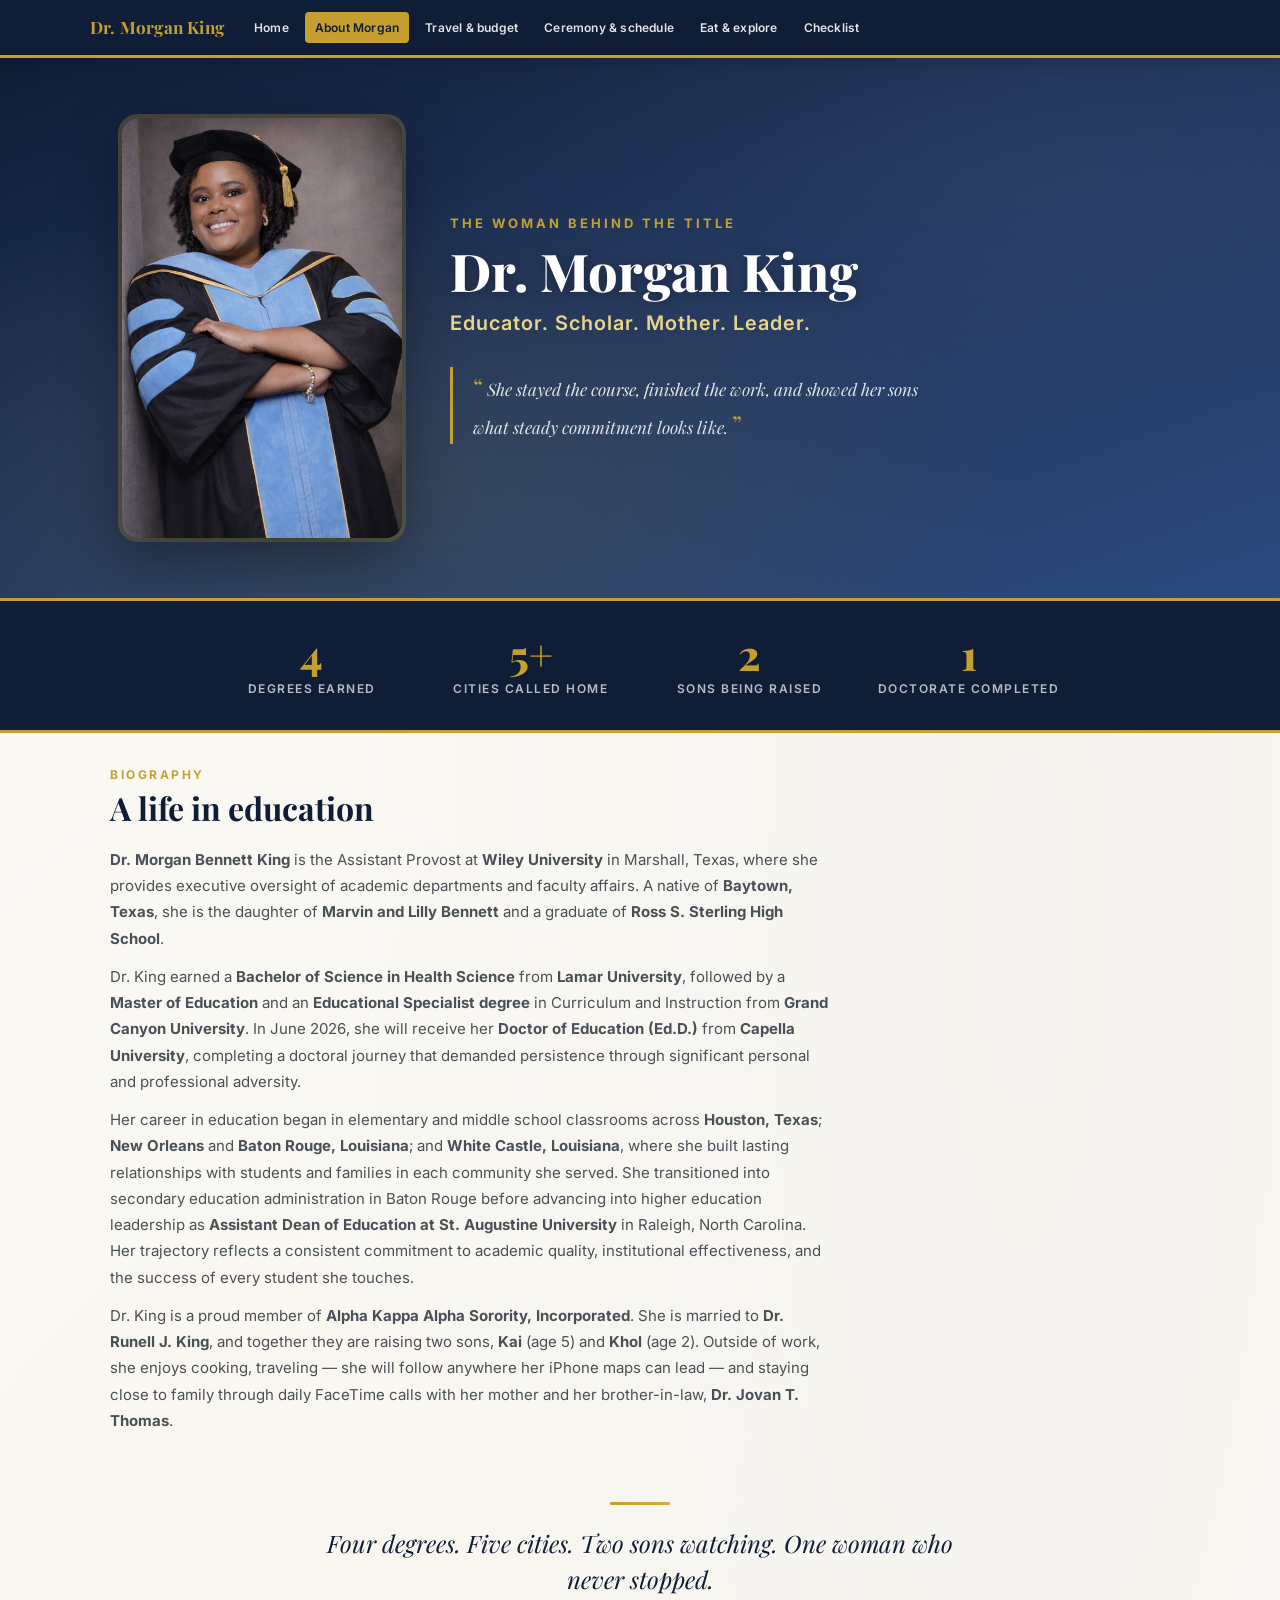
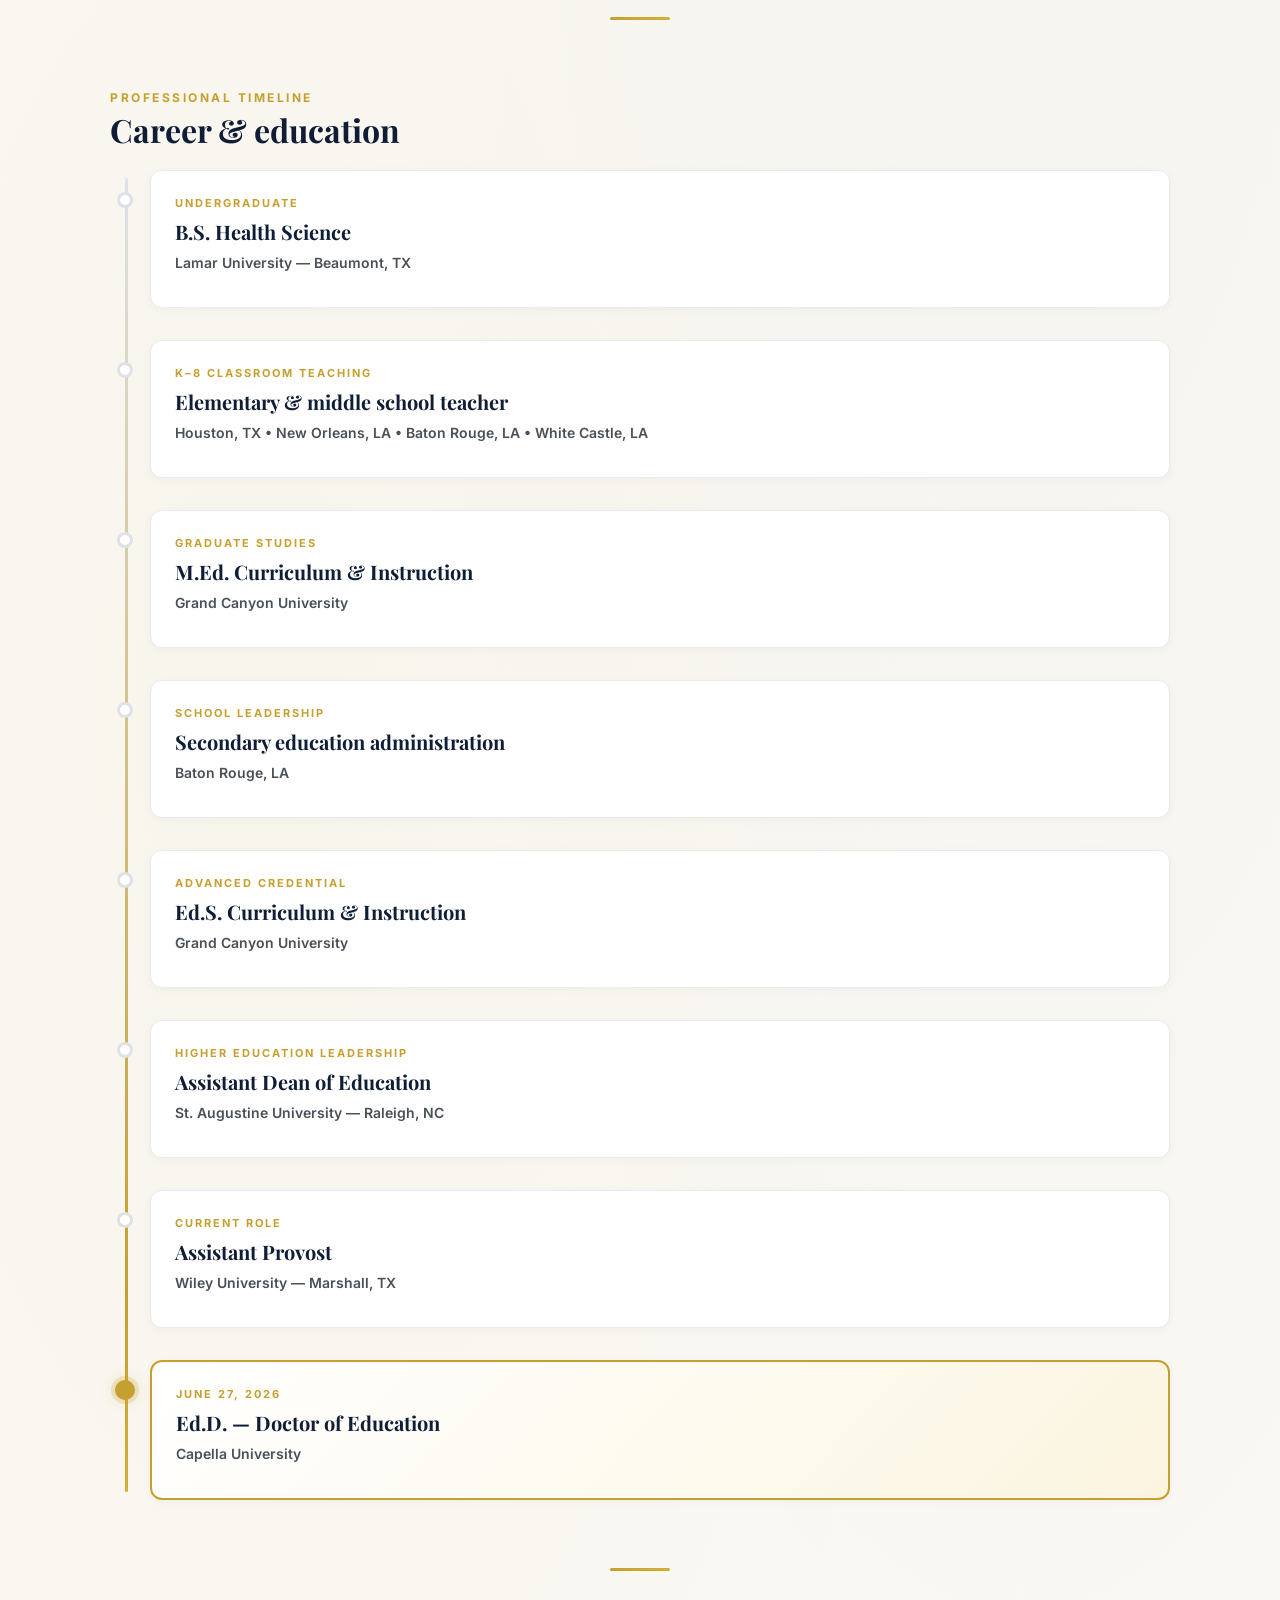
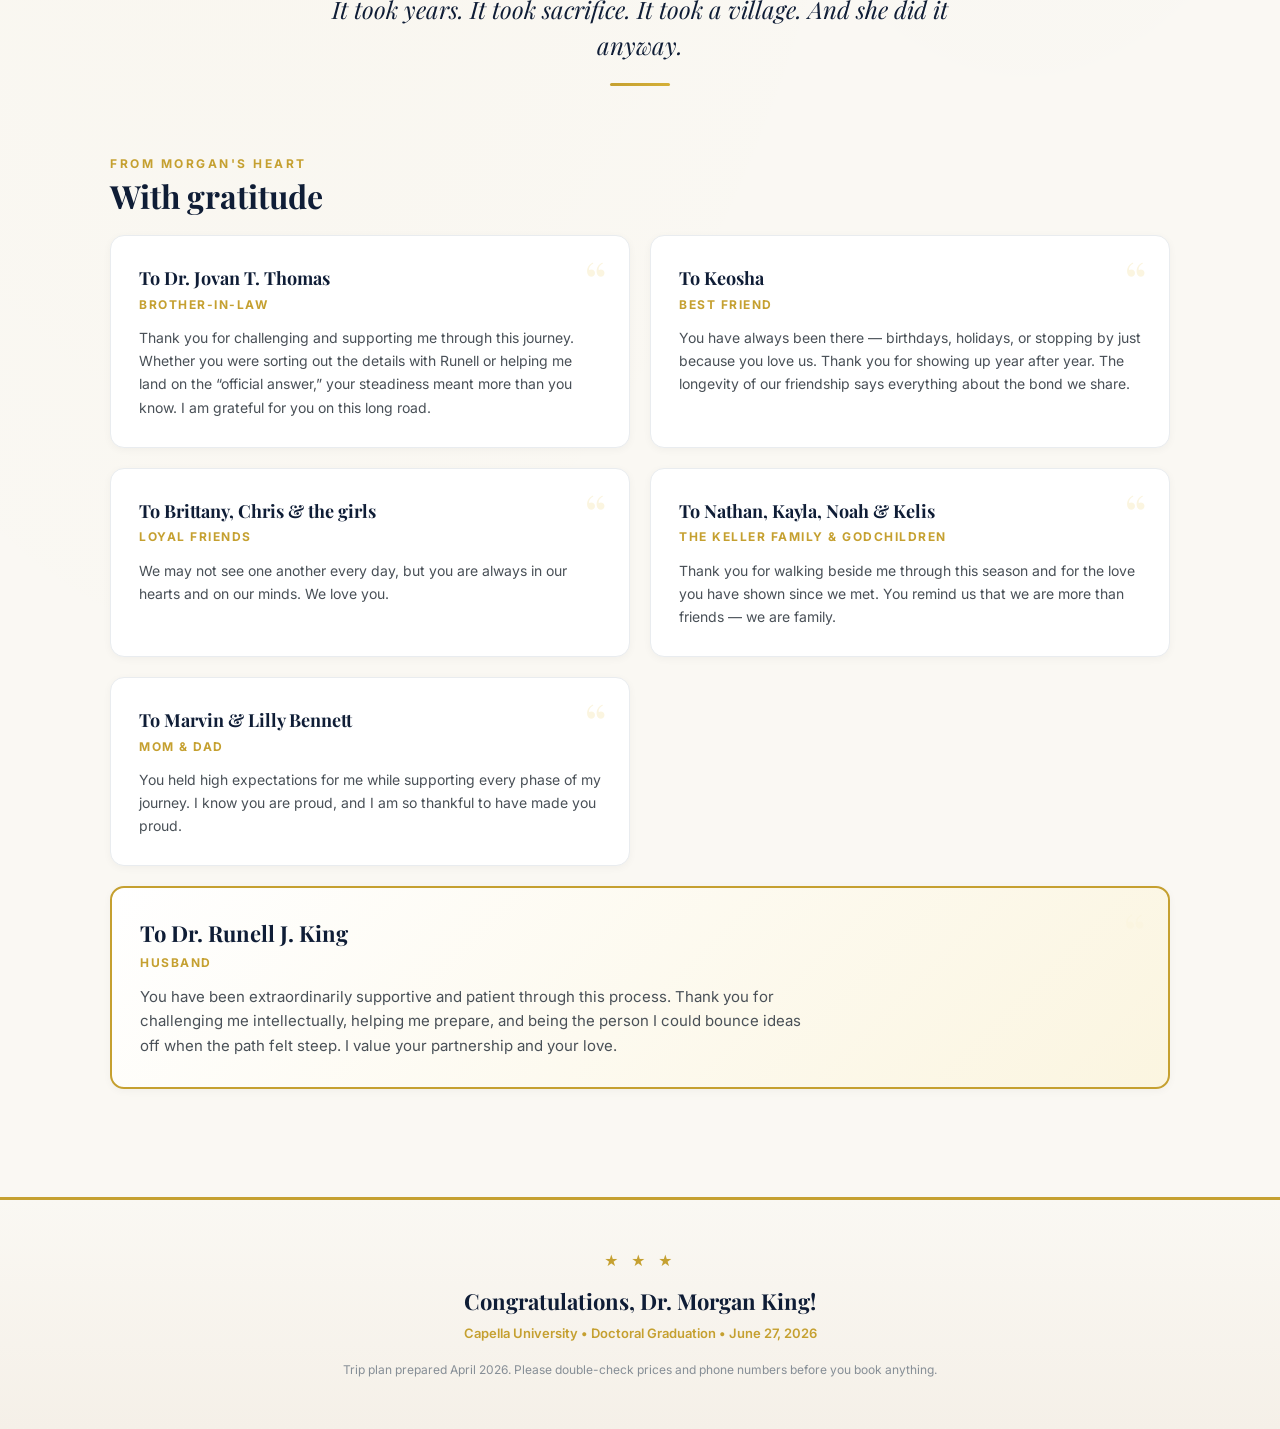
==== commit 1d39dfb0: "Rewrite About Morgan as a professional biography Replace fragmented section headings with a flowing " ====
--- a/about-morgan.html
+++ b/about-morgan.html
@@ -72,101 +72,91 @@
 
 <main class="container">
 
-<!-- ===== ROOTS ===== -->
+<!-- ===== BIO ===== -->
 <section class="about-section">
-  <div class="about-section__label">Where it started</div>
-  <h2 class="about-section__title">Baytown, Texas</h2>
+  <div class="about-section__label">Biography</div>
+  <h2 class="about-section__title">A life in education</h2>
   <div class="about-section__body">
-    <p>Morgan Bennett King grew up in <strong>Baytown, Texas</strong>, raised with love, structure, and high expectations by her parents, <strong>Marvin and Lilly Bennett</strong>. She graduated from <strong>Ross S. Sterling High School</strong>, carrying forward the discipline and curiosity that would define every chapter ahead.</p>
+    <p><strong>Dr. Morgan Bennett King</strong> is the Assistant Provost at <strong>Wiley University</strong> in Marshall, Texas, where she provides executive oversight of academic departments and faculty affairs. A native of <strong>Baytown, Texas</strong>, she is the daughter of <strong>Marvin and Lilly Bennett</strong> and a graduate of <strong>Ross S. Sterling High School</strong>.</p>
+
+    <p>Dr. King earned a <strong>Bachelor of Science in Health Science</strong> from <strong>Lamar University</strong>, followed by a <strong>Master of Education</strong> and an <strong>Educational Specialist degree</strong> in Curriculum and Instruction from <strong>Grand Canyon University</strong>. In June 2026, she will receive her <strong>Doctor of Education (Ed.D.)</strong> from <strong>Capella University</strong>, completing a doctoral journey that demanded persistence through significant personal and professional adversity.</p>
+
+    <p>Her career in education began in elementary and middle school classrooms across <strong>Houston, Texas</strong>; <strong>New Orleans</strong> and <strong>Baton Rouge, Louisiana</strong>; and <strong>White Castle, Louisiana</strong>, where she built lasting relationships with students and families in each community she served. She transitioned into secondary education administration in Baton Rouge before advancing into higher education leadership as <strong>Assistant Dean of Education at St. Augustine University</strong> in Raleigh, North Carolina. Her trajectory reflects a consistent commitment to academic quality, institutional effectiveness, and the success of every student she touches.</p>
+
+    <p>Dr. King is a proud member of <strong>Alpha Kappa Alpha Sorority, Incorporated</strong>. She is married to <strong>Dr. Runell J. King</strong>, and together they are raising two sons, <strong>Kai</strong> (age 5) and <strong>Khol</strong> (age 2). Outside of work, she enjoys cooking, traveling &mdash; she will follow anywhere her iPhone maps can lead &mdash; and staying close to family through daily FaceTime calls with her mother and her brother-in-law, <strong>Dr. Jovan T. Thomas</strong>.</p>
   </div>
 </section>
 
-<!-- ===== FAMILY ===== -->
-<section class="about-section">
-  <div class="about-section__label">Her people</div>
-  <h2 class="about-section__title">Family</h2>
-  <div class="about-section__body">
-    <p>Morgan shares her life with her husband, <strong>Dr. Runell J. King</strong>. Together they are raising two sons &mdash; <strong>Kai</strong> (age 5) and <strong>Khol</strong> (age 2) &mdash; and building a home where curiosity, laughter, and ambition live side by side. Family, near and extended, remains at the center of how she moves through the world.</p>
-  </div>
-</section>
-
 <div class="about-pullquote">
-  <blockquote>She followed the same road through every city: show up, teach well, lead with purpose.</blockquote>
+  <blockquote>Four degrees. Five cities. Two sons watching. One woman who never stopped.</blockquote>
 </div>
 
 <!-- ===== JOURNEY TIMELINE ===== -->
 <section class="about-section">
-  <div class="about-section__label">The path</div>
-  <h2 class="about-section__title">Education &amp; career</h2>
+  <div class="about-section__label">Professional timeline</div>
+  <h2 class="about-section__title">Career &amp; education</h2>
 
   <div class="about-timeline">
     <div class="about-timeline__item">
       <div class="about-timeline__marker"></div>
       <div class="about-timeline__card">
-        <div class="about-timeline__era">The foundation</div>
+        <div class="about-timeline__era">Undergraduate</div>
         <h3>B.S. Health Science</h3>
         <p class="about-timeline__where">Lamar University &mdash; Beaumont, TX</p>
-        <p>Where the journey began &mdash; a degree rooted in health and a growing pull toward education.</p>
-      </div>
-    </div>
-
-    <div class="about-timeline__item">
-      <div class="about-timeline__marker"></div>
-      <div class="about-timeline__card">
-        <div class="about-timeline__era">The classroom years</div>
+      </div>
+    </div>
+
+    <div class="about-timeline__item">
+      <div class="about-timeline__marker"></div>
+      <div class="about-timeline__card">
+        <div class="about-timeline__era">K&ndash;8 classroom teaching</div>
         <h3>Elementary &amp; middle school teacher</h3>
         <p class="about-timeline__where">Houston, TX &bull; New Orleans, LA &bull; Baton Rouge, LA &bull; White Castle, LA</p>
-        <p>Building relationships with students and families across communities &mdash; learning what it means to teach by doing it every single day.</p>
-      </div>
-    </div>
-
-    <div class="about-timeline__item">
-      <div class="about-timeline__marker"></div>
-      <div class="about-timeline__card">
-        <div class="about-timeline__era">Going deeper</div>
+      </div>
+    </div>
+
+    <div class="about-timeline__item">
+      <div class="about-timeline__marker"></div>
+      <div class="about-timeline__card">
+        <div class="about-timeline__era">Graduate studies</div>
         <h3>M.Ed. Curriculum &amp; Instruction</h3>
         <p class="about-timeline__where">Grand Canyon University</p>
-        <p>Sharpening the craft &mdash; studying how students learn so she could teach them better.</p>
-      </div>
-    </div>
-
-    <div class="about-timeline__item">
-      <div class="about-timeline__marker"></div>
-      <div class="about-timeline__card">
-        <div class="about-timeline__era">Stepping up</div>
+      </div>
+    </div>
+
+    <div class="about-timeline__item">
+      <div class="about-timeline__marker"></div>
+      <div class="about-timeline__card">
+        <div class="about-timeline__era">School leadership</div>
         <h3>Secondary education administration</h3>
         <p class="about-timeline__where">Baton Rouge, LA</p>
-        <p>From inside the classroom to shaping what happens across the building.</p>
-      </div>
-    </div>
-
-    <div class="about-timeline__item">
-      <div class="about-timeline__marker"></div>
-      <div class="about-timeline__card">
-        <div class="about-timeline__era">The specialist</div>
+      </div>
+    </div>
+
+    <div class="about-timeline__item">
+      <div class="about-timeline__marker"></div>
+      <div class="about-timeline__card">
+        <div class="about-timeline__era">Advanced credential</div>
         <h3>Ed.S. Curriculum &amp; Instruction</h3>
         <p class="about-timeline__where">Grand Canyon University</p>
-        <p>A third degree &mdash; because she wasn't done learning yet.</p>
-      </div>
-    </div>
-
-    <div class="about-timeline__item">
-      <div class="about-timeline__marker"></div>
-      <div class="about-timeline__card">
-        <div class="about-timeline__era">Higher education</div>
+      </div>
+    </div>
+
+    <div class="about-timeline__item">
+      <div class="about-timeline__marker"></div>
+      <div class="about-timeline__card">
+        <div class="about-timeline__era">Higher education leadership</div>
         <h3>Assistant Dean of Education</h3>
         <p class="about-timeline__where">St. Augustine University &mdash; Raleigh, NC</p>
-        <p>Leading at the university level &mdash; mentoring faculty, guiding programs, lifting students toward their own finish lines.</p>
-      </div>
-    </div>
-
-    <div class="about-timeline__item">
-      <div class="about-timeline__marker"></div>
-      <div class="about-timeline__card">
-        <div class="about-timeline__era">Today</div>
+      </div>
+    </div>
+
+    <div class="about-timeline__item">
+      <div class="about-timeline__marker"></div>
+      <div class="about-timeline__card">
+        <div class="about-timeline__era">Current role</div>
         <h3>Assistant Provost</h3>
         <p class="about-timeline__where">Wiley University &mdash; Marshall, TX</p>
-        <p>Overseeing academic departments and faculty &mdash; sitting at the intersection of academic quality, student success, and institutional leadership.</p>
       </div>
     </div>
 
@@ -176,33 +166,6 @@
         <div class="about-timeline__era">June 27, 2026</div>
         <h3>Ed.D. &mdash; Doctor of Education</h3>
         <p class="about-timeline__where">Capella University</p>
-        <p>The degree that required perseverance through real adversity. She stayed the course, finished the work, and earned the title: <strong>Doctor</strong>.</p>
-      </div>
-    </div>
-  </div>
-</section>
-
-<!-- ===== BEYOND WORK ===== -->
-<section class="about-section">
-  <div class="about-section__label">Off the clock</div>
-  <h2 class="about-section__title">Beyond work</h2>
-  <div class="about-section__body">
-    <div class="about-interests">
-      <div class="about-interests__item">
-        <span class="about-interests__icon">&#x1F468;&#x200D;&#x1F469;&#x200D;&#x1F466;&#x200D;&#x1F466;</span>
-        <span>Proud member of <strong>Alpha Kappa Alpha Sorority, Incorporated</strong></span>
-      </div>
-      <div class="about-interests__item">
-        <span class="about-interests__icon">&#x1F373;</span>
-        <span>Loves to <strong>cook</strong></span>
-      </div>
-      <div class="about-interests__item">
-        <span class="about-interests__icon">&#x2708;&#xFE0F;</span>
-        <span>Will happily <strong>travel</strong> anywhere her iPhone maps can lead</span>
-      </div>
-      <div class="about-interests__item">
-        <span class="about-interests__icon">&#x1F4F1;</span>
-        <span>Daily <strong>FaceTime</strong> calls with her mother and her brother-in-law, <strong>Dr. Jovan T. Thomas</strong></span>
       </div>
     </div>
   </div>
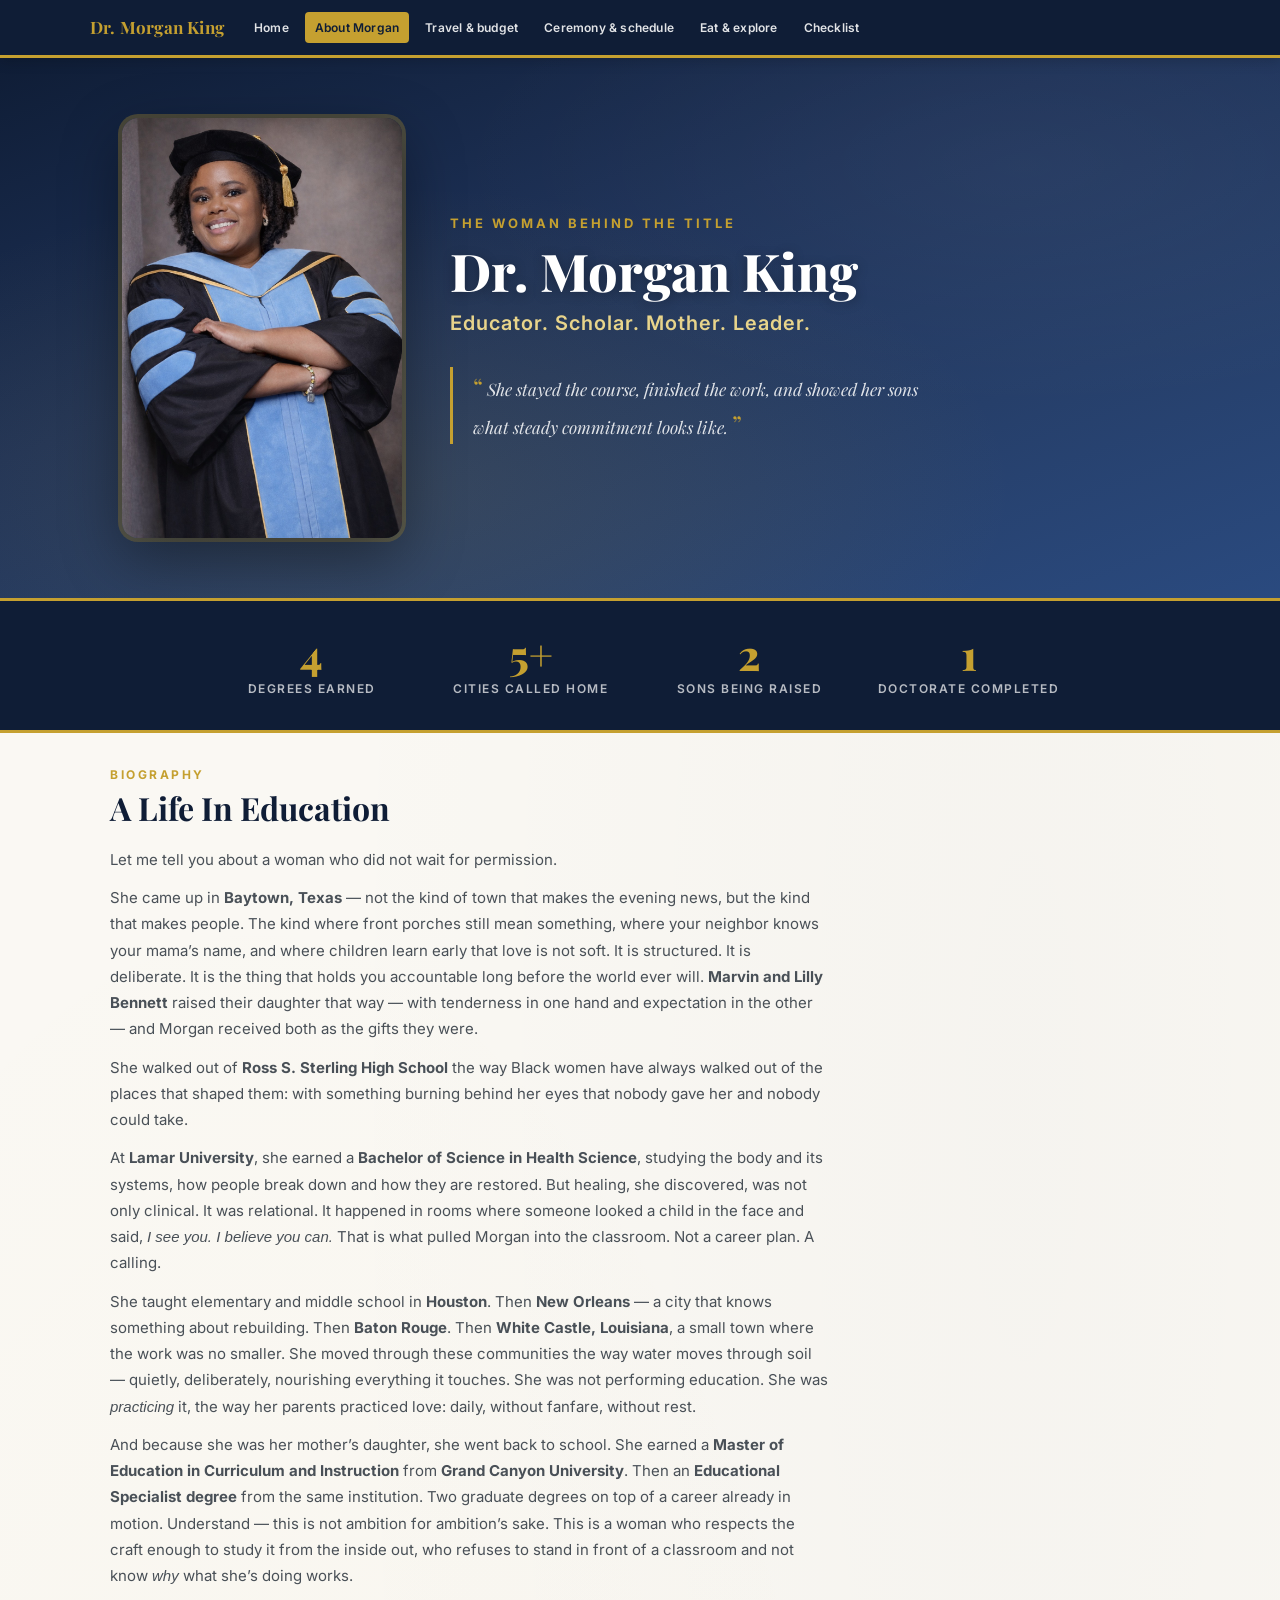
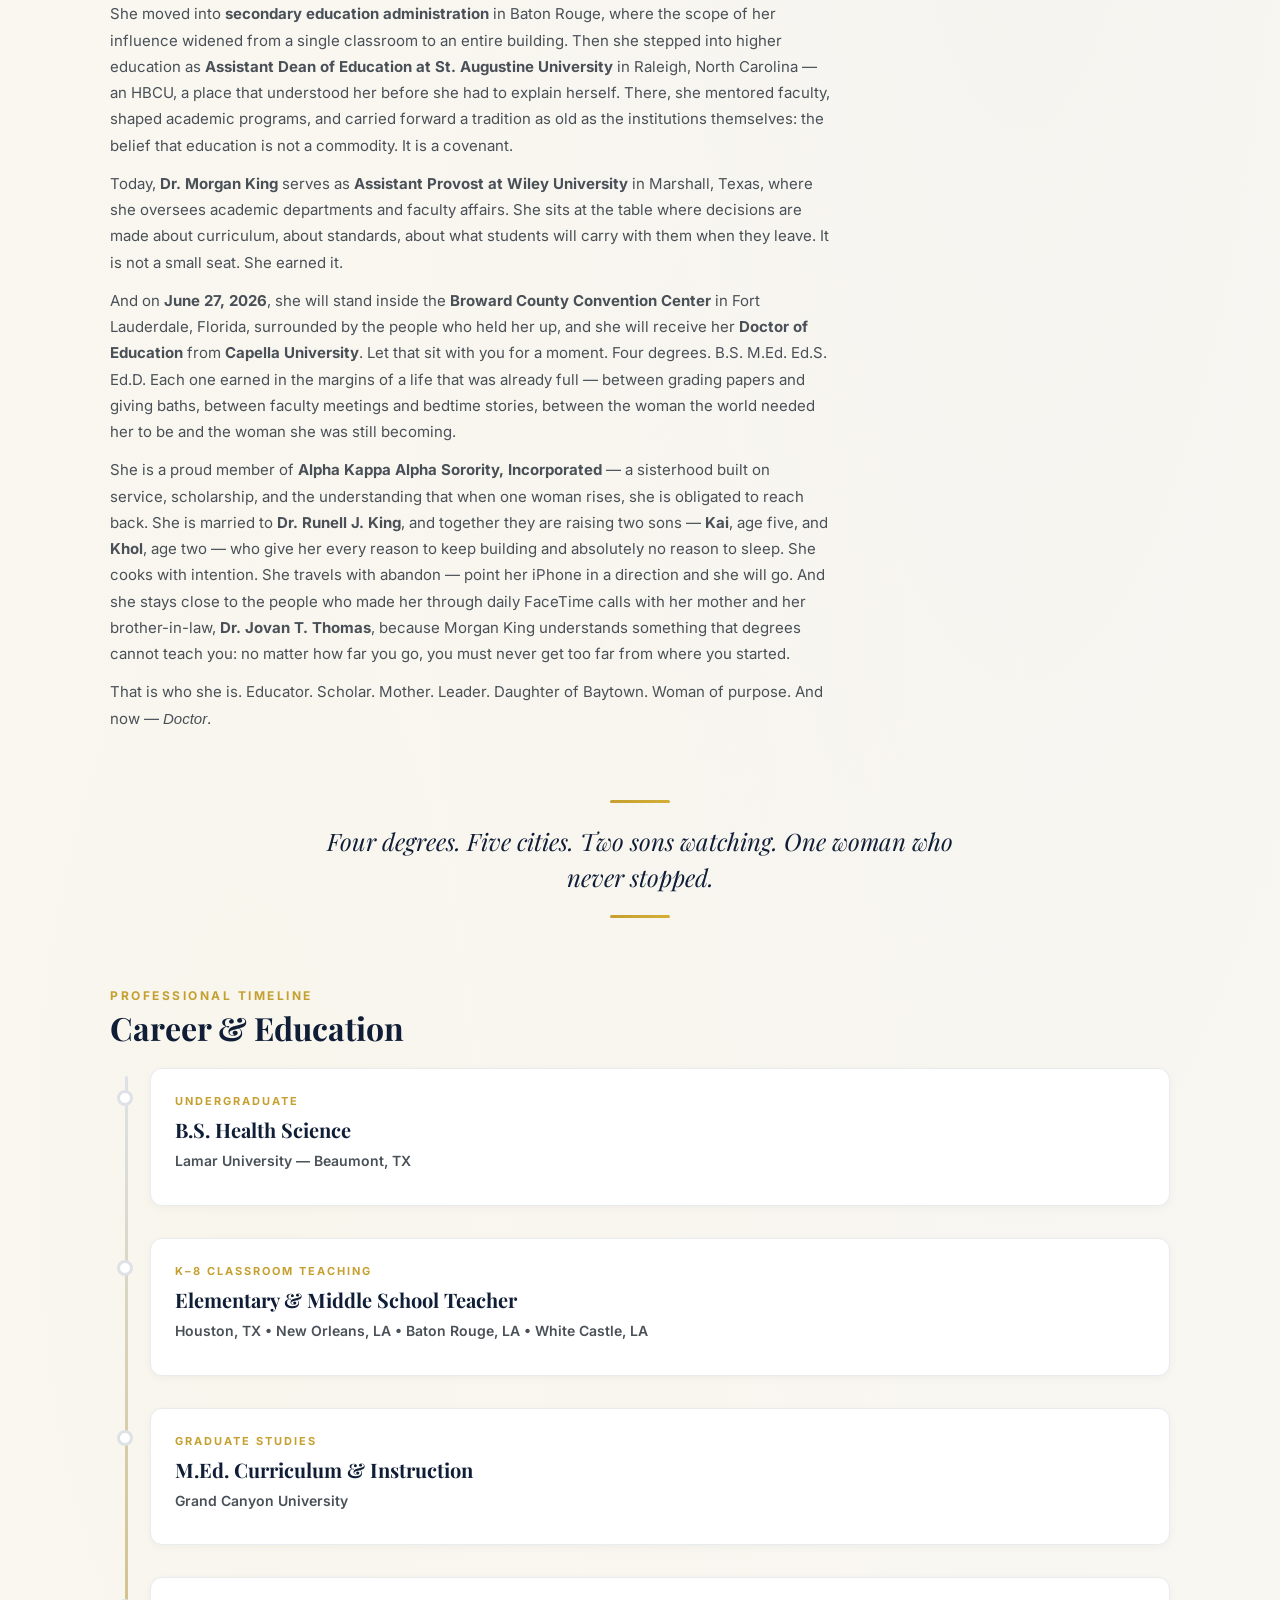
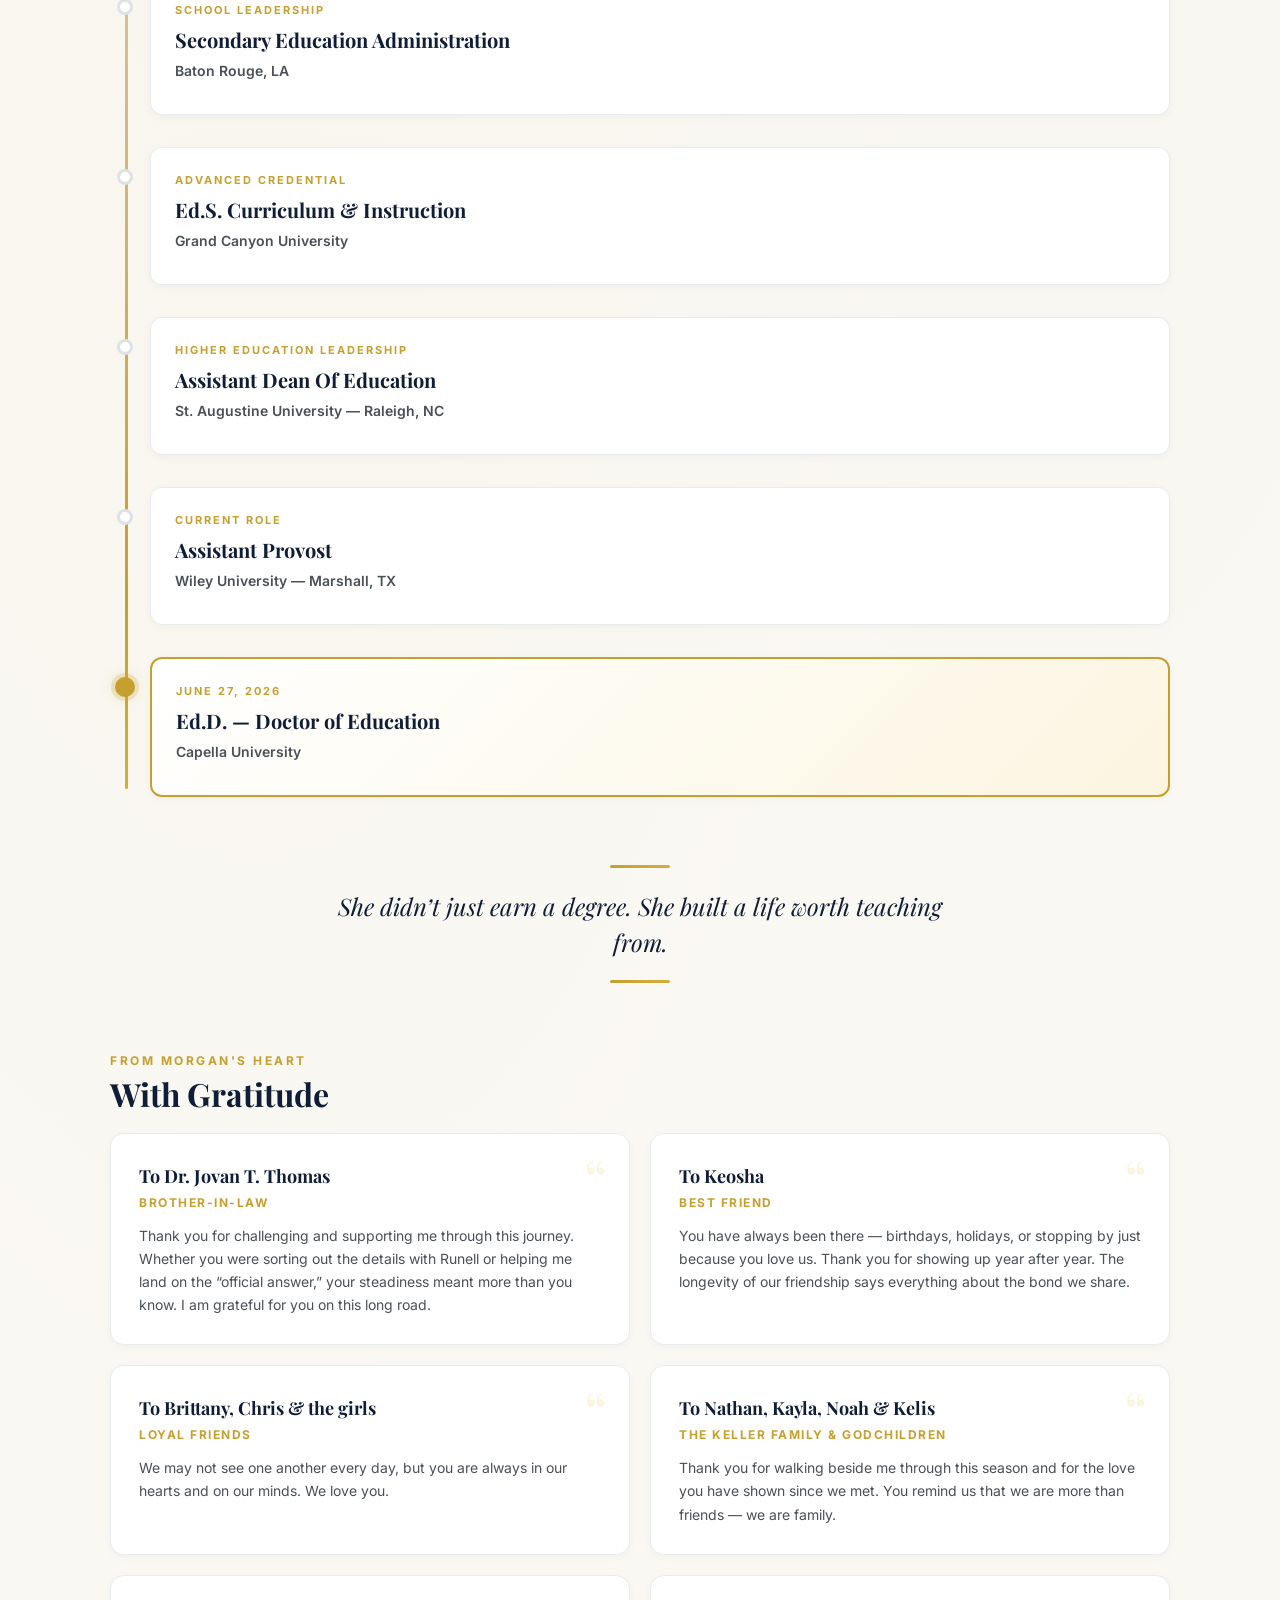
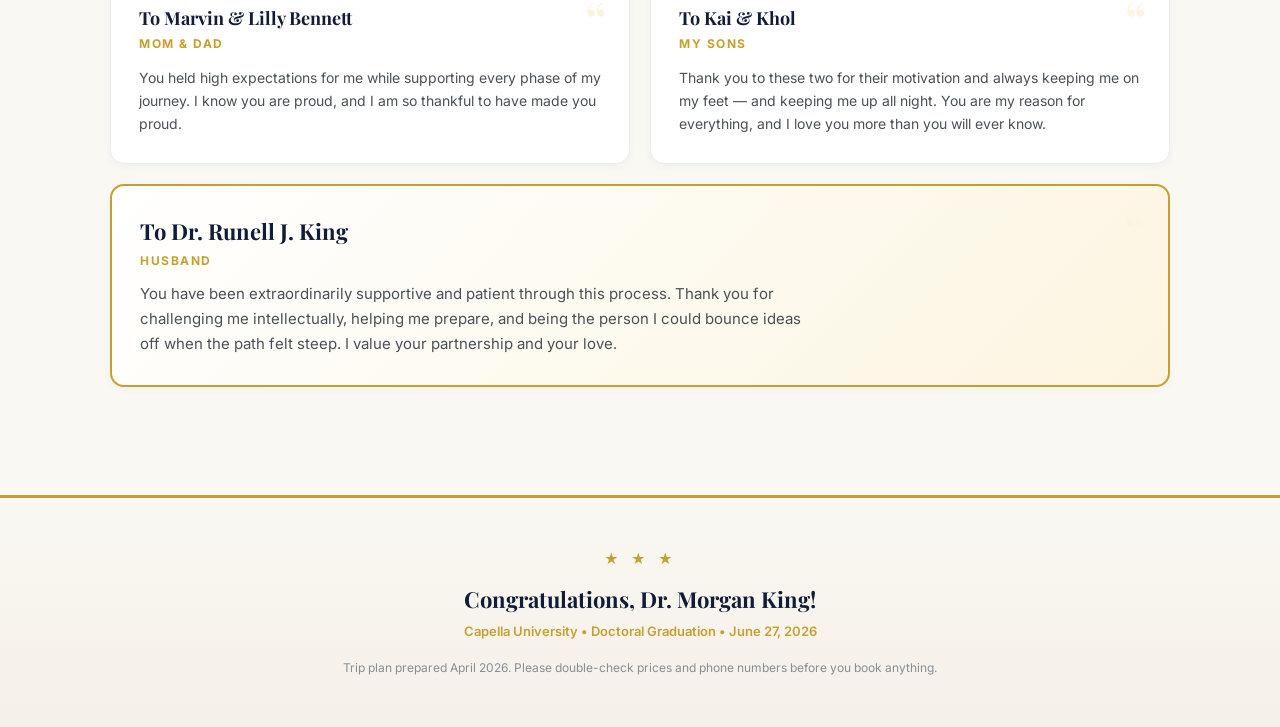
==== commit 3e8bf608: "Rewrite About Morgan bio in literary narrative voice Storytelling biography, title case on all timel" ====
--- a/about-morgan.html
+++ b/about-morgan.html
@@ -75,15 +75,29 @@
 <!-- ===== BIO ===== -->
 <section class="about-section">
   <div class="about-section__label">Biography</div>
-  <h2 class="about-section__title">A life in education</h2>
+  <h2 class="about-section__title">A Life In Education</h2>
   <div class="about-section__body">
-    <p><strong>Dr. Morgan Bennett King</strong> is the Assistant Provost at <strong>Wiley University</strong> in Marshall, Texas, where she provides executive oversight of academic departments and faculty affairs. A native of <strong>Baytown, Texas</strong>, she is the daughter of <strong>Marvin and Lilly Bennett</strong> and a graduate of <strong>Ross S. Sterling High School</strong>.</p>
-
-    <p>Dr. King earned a <strong>Bachelor of Science in Health Science</strong> from <strong>Lamar University</strong>, followed by a <strong>Master of Education</strong> and an <strong>Educational Specialist degree</strong> in Curriculum and Instruction from <strong>Grand Canyon University</strong>. In June 2026, she will receive her <strong>Doctor of Education (Ed.D.)</strong> from <strong>Capella University</strong>, completing a doctoral journey that demanded persistence through significant personal and professional adversity.</p>
-
-    <p>Her career in education began in elementary and middle school classrooms across <strong>Houston, Texas</strong>; <strong>New Orleans</strong> and <strong>Baton Rouge, Louisiana</strong>; and <strong>White Castle, Louisiana</strong>, where she built lasting relationships with students and families in each community she served. She transitioned into secondary education administration in Baton Rouge before advancing into higher education leadership as <strong>Assistant Dean of Education at St. Augustine University</strong> in Raleigh, North Carolina. Her trajectory reflects a consistent commitment to academic quality, institutional effectiveness, and the success of every student she touches.</p>
-
-    <p>Dr. King is a proud member of <strong>Alpha Kappa Alpha Sorority, Incorporated</strong>. She is married to <strong>Dr. Runell J. King</strong>, and together they are raising two sons, <strong>Kai</strong> (age 5) and <strong>Khol</strong> (age 2). Outside of work, she enjoys cooking, traveling &mdash; she will follow anywhere her iPhone maps can lead &mdash; and staying close to family through daily FaceTime calls with her mother and her brother-in-law, <strong>Dr. Jovan T. Thomas</strong>.</p>
+    <p>Let me tell you about a woman who did not wait for permission.</p>
+
+    <p>She came up in <strong>Baytown, Texas</strong> &mdash; not the kind of town that makes the evening news, but the kind that makes people. The kind where front porches still mean something, where your neighbor knows your mama&rsquo;s name, and where children learn early that love is not soft. It is structured. It is deliberate. It is the thing that holds you accountable long before the world ever will. <strong>Marvin and Lilly Bennett</strong> raised their daughter that way &mdash; with tenderness in one hand and expectation in the other &mdash; and Morgan received both as the gifts they were.</p>
+
+    <p>She walked out of <strong>Ross S. Sterling High School</strong> the way Black women have always walked out of the places that shaped them: with something burning behind her eyes that nobody gave her and nobody could take.</p>
+
+    <p>At <strong>Lamar University</strong>, she earned a <strong>Bachelor of Science in Health Science</strong>, studying the body and its systems, how people break down and how they are restored. But healing, she discovered, was not only clinical. It was relational. It happened in rooms where someone looked a child in the face and said, <em>I see you. I believe you can.</em> That is what pulled Morgan into the classroom. Not a career plan. A calling.</p>
+
+    <p>She taught elementary and middle school in <strong>Houston</strong>. Then <strong>New Orleans</strong> &mdash; a city that knows something about rebuilding. Then <strong>Baton Rouge</strong>. Then <strong>White Castle, Louisiana</strong>, a small town where the work was no smaller. She moved through these communities the way water moves through soil &mdash; quietly, deliberately, nourishing everything it touches. She was not performing education. She was <em>practicing</em> it, the way her parents practiced love: daily, without fanfare, without rest.</p>
+
+    <p>And because she was her mother&rsquo;s daughter, she went back to school. She earned a <strong>Master of Education in Curriculum and Instruction</strong> from <strong>Grand Canyon University</strong>. Then an <strong>Educational Specialist degree</strong> from the same institution. Two graduate degrees on top of a career already in motion. Understand &mdash; this is not ambition for ambition&rsquo;s sake. This is a woman who respects the craft enough to study it from the inside out, who refuses to stand in front of a classroom and not know <em>why</em> what she&rsquo;s doing works.</p>
+
+    <p>She moved into <strong>secondary education administration</strong> in Baton Rouge, where the scope of her influence widened from a single classroom to an entire building. Then she stepped into higher education as <strong>Assistant Dean of Education at St. Augustine University</strong> in Raleigh, North Carolina &mdash; an HBCU, a place that understood her before she had to explain herself. There, she mentored faculty, shaped academic programs, and carried forward a tradition as old as the institutions themselves: the belief that education is not a commodity. It is a covenant.</p>
+
+    <p>Today, <strong>Dr. Morgan King</strong> serves as <strong>Assistant Provost at Wiley University</strong> in Marshall, Texas, where she oversees academic departments and faculty affairs. She sits at the table where decisions are made about curriculum, about standards, about what students will carry with them when they leave. It is not a small seat. She earned it.</p>
+
+    <p>And on <strong>June 27, 2026</strong>, she will stand inside the <strong>Broward County Convention Center</strong> in Fort Lauderdale, Florida, surrounded by the people who held her up, and she will receive her <strong>Doctor of Education</strong> from <strong>Capella University</strong>. Let that sit with you for a moment. Four degrees. B.S. M.Ed. Ed.S. Ed.D. Each one earned in the margins of a life that was already full &mdash; between grading papers and giving baths, between faculty meetings and bedtime stories, between the woman the world needed her to be and the woman she was still becoming.</p>
+
+    <p>She is a proud member of <strong>Alpha Kappa Alpha Sorority, Incorporated</strong> &mdash; a sisterhood built on service, scholarship, and the understanding that when one woman rises, she is obligated to reach back. She is married to <strong>Dr. Runell J. King</strong>, and together they are raising two sons &mdash; <strong>Kai</strong>, age five, and <strong>Khol</strong>, age two &mdash; who give her every reason to keep building and absolutely no reason to sleep. She cooks with intention. She travels with abandon &mdash; point her iPhone in a direction and she will go. And she stays close to the people who made her through daily FaceTime calls with her mother and her brother-in-law, <strong>Dr. Jovan T. Thomas</strong>, because Morgan King understands something that degrees cannot teach you: no matter how far you go, you must never get too far from where you started.</p>
+
+    <p>That is who she is. Educator. Scholar. Mother. Leader. Daughter of Baytown. Woman of purpose. And now &mdash; <em>Doctor</em>.</p>
   </div>
 </section>
 
@@ -93,8 +107,8 @@
 
 <!-- ===== JOURNEY TIMELINE ===== -->
 <section class="about-section">
-  <div class="about-section__label">Professional timeline</div>
-  <h2 class="about-section__title">Career &amp; education</h2>
+  <div class="about-section__label">Professional Timeline</div>
+  <h2 class="about-section__title">Career &amp; Education</h2>
 
   <div class="about-timeline">
     <div class="about-timeline__item">
@@ -109,8 +123,8 @@
     <div class="about-timeline__item">
       <div class="about-timeline__marker"></div>
       <div class="about-timeline__card">
-        <div class="about-timeline__era">K&ndash;8 classroom teaching</div>
-        <h3>Elementary &amp; middle school teacher</h3>
+        <div class="about-timeline__era">K&ndash;8 Classroom Teaching</div>
+        <h3>Elementary &amp; Middle School Teacher</h3>
         <p class="about-timeline__where">Houston, TX &bull; New Orleans, LA &bull; Baton Rouge, LA &bull; White Castle, LA</p>
       </div>
     </div>
@@ -118,7 +132,7 @@
     <div class="about-timeline__item">
       <div class="about-timeline__marker"></div>
       <div class="about-timeline__card">
-        <div class="about-timeline__era">Graduate studies</div>
+        <div class="about-timeline__era">Graduate Studies</div>
         <h3>M.Ed. Curriculum &amp; Instruction</h3>
         <p class="about-timeline__where">Grand Canyon University</p>
       </div>
@@ -127,8 +141,8 @@
     <div class="about-timeline__item">
       <div class="about-timeline__marker"></div>
       <div class="about-timeline__card">
-        <div class="about-timeline__era">School leadership</div>
-        <h3>Secondary education administration</h3>
+        <div class="about-timeline__era">School Leadership</div>
+        <h3>Secondary Education Administration</h3>
         <p class="about-timeline__where">Baton Rouge, LA</p>
       </div>
     </div>
@@ -136,7 +150,7 @@
     <div class="about-timeline__item">
       <div class="about-timeline__marker"></div>
       <div class="about-timeline__card">
-        <div class="about-timeline__era">Advanced credential</div>
+        <div class="about-timeline__era">Advanced Credential</div>
         <h3>Ed.S. Curriculum &amp; Instruction</h3>
         <p class="about-timeline__where">Grand Canyon University</p>
       </div>
@@ -145,8 +159,8 @@
     <div class="about-timeline__item">
       <div class="about-timeline__marker"></div>
       <div class="about-timeline__card">
-        <div class="about-timeline__era">Higher education leadership</div>
-        <h3>Assistant Dean of Education</h3>
+        <div class="about-timeline__era">Higher Education Leadership</div>
+        <h3>Assistant Dean Of Education</h3>
         <p class="about-timeline__where">St. Augustine University &mdash; Raleigh, NC</p>
       </div>
     </div>
@@ -154,7 +168,7 @@
     <div class="about-timeline__item">
       <div class="about-timeline__marker"></div>
       <div class="about-timeline__card">
-        <div class="about-timeline__era">Current role</div>
+        <div class="about-timeline__era">Current Role</div>
         <h3>Assistant Provost</h3>
         <p class="about-timeline__where">Wiley University &mdash; Marshall, TX</p>
       </div>
@@ -172,13 +186,13 @@
 </section>
 
 <div class="about-pullquote">
-  <blockquote>It took years. It took sacrifice. It took a village. And she did it anyway.</blockquote>
+  <blockquote>She didn&rsquo;t just earn a degree. She built a life worth teaching from.</blockquote>
 </div>
 
 <!-- ===== GRATITUDE ===== -->
 <section class="about-section about-section--gratitude">
-  <div class="about-section__label">From Morgan's heart</div>
-  <h2 class="about-section__title">With gratitude</h2>
+  <div class="about-section__label">From Morgan's Heart</div>
+  <h2 class="about-section__title">With Gratitude</h2>
 
   <div class="about-gratitude">
     <div class="about-gratitude__card">
@@ -209,6 +223,12 @@
       <div class="about-gratitude__to">To Marvin &amp; Lilly Bennett</div>
       <div class="about-gratitude__role">Mom &amp; Dad</div>
       <p>You held high expectations for me while supporting every phase of my journey. I know you are proud, and I am so thankful to have made you proud.</p>
+    </div>
+
+    <div class="about-gratitude__card">
+      <div class="about-gratitude__to">To Kai &amp; Khol</div>
+      <div class="about-gratitude__role">My Sons</div>
+      <p>Thank you to these two for their motivation and always keeping me on my feet &mdash; and keeping me up all night. You are my reason for everything, and I love you more than you will ever know.</p>
     </div>
 
     <div class="about-gratitude__card about-gratitude__card--featured">
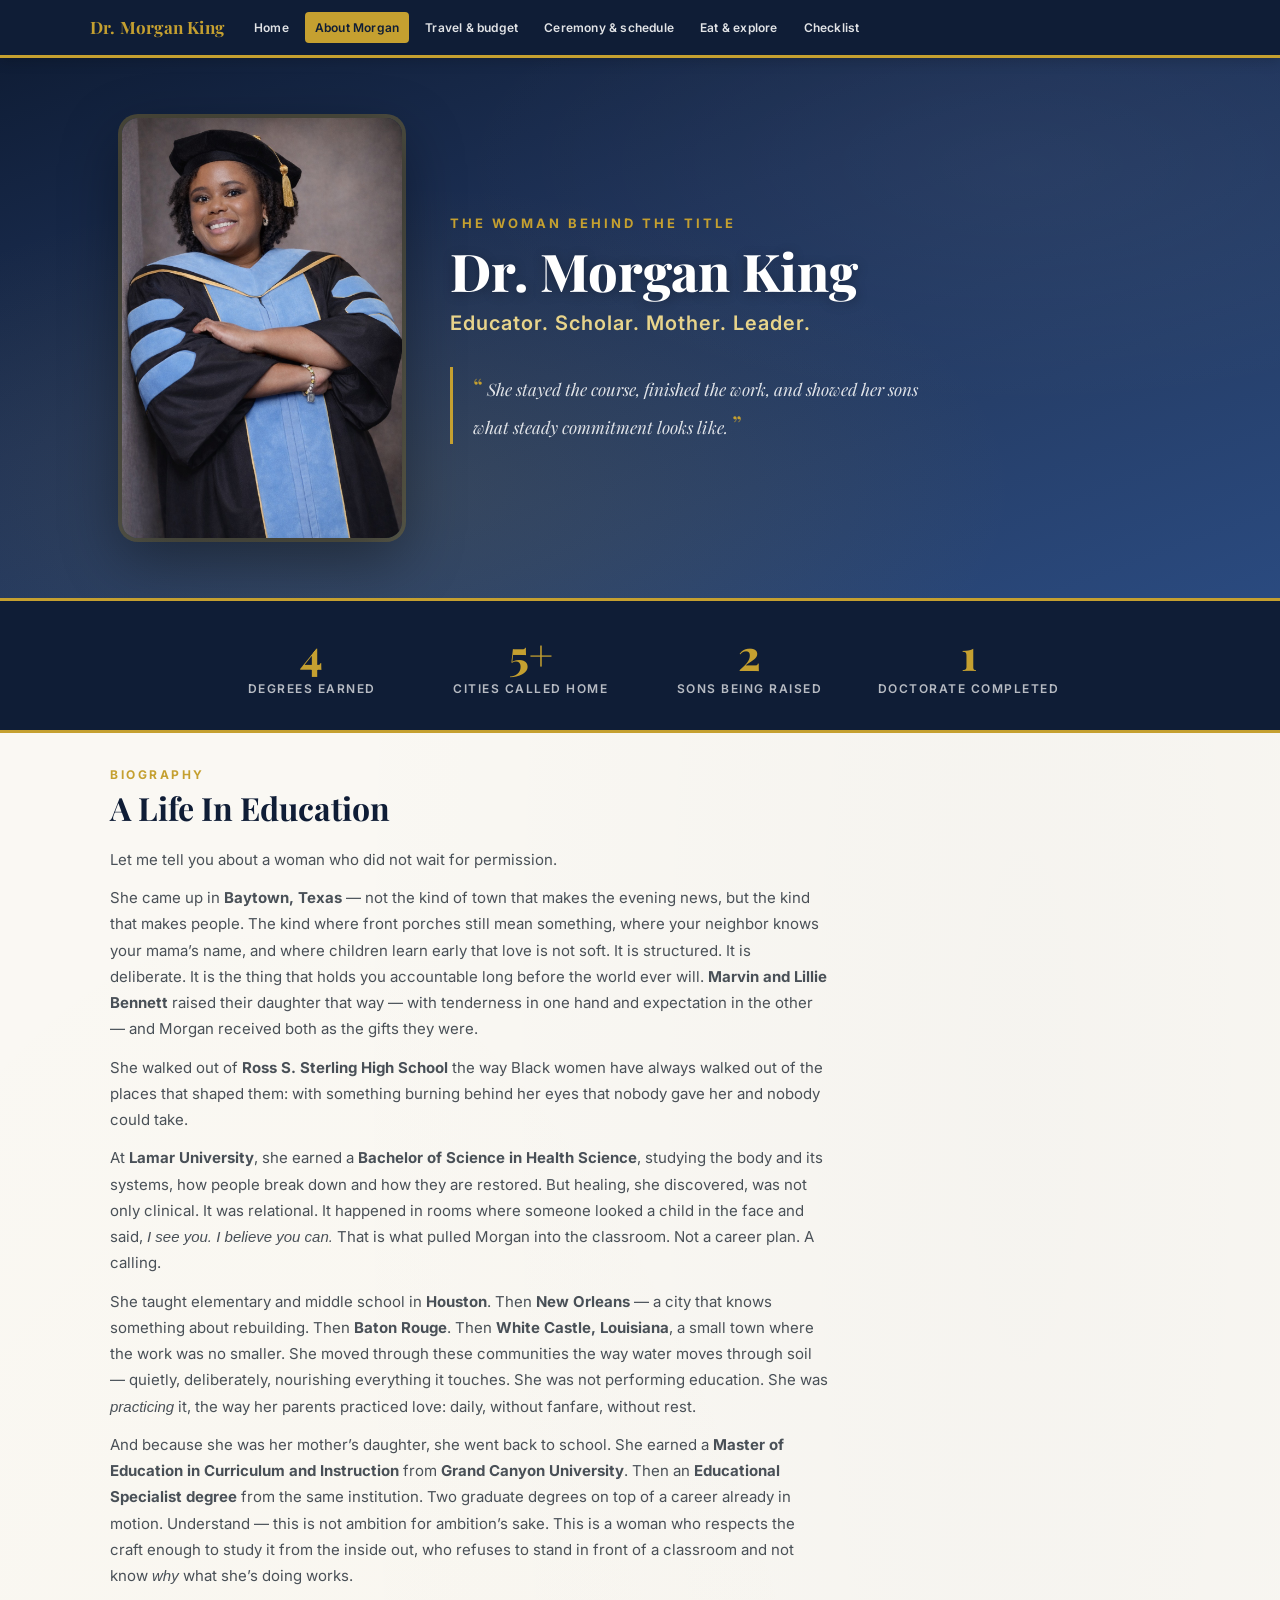
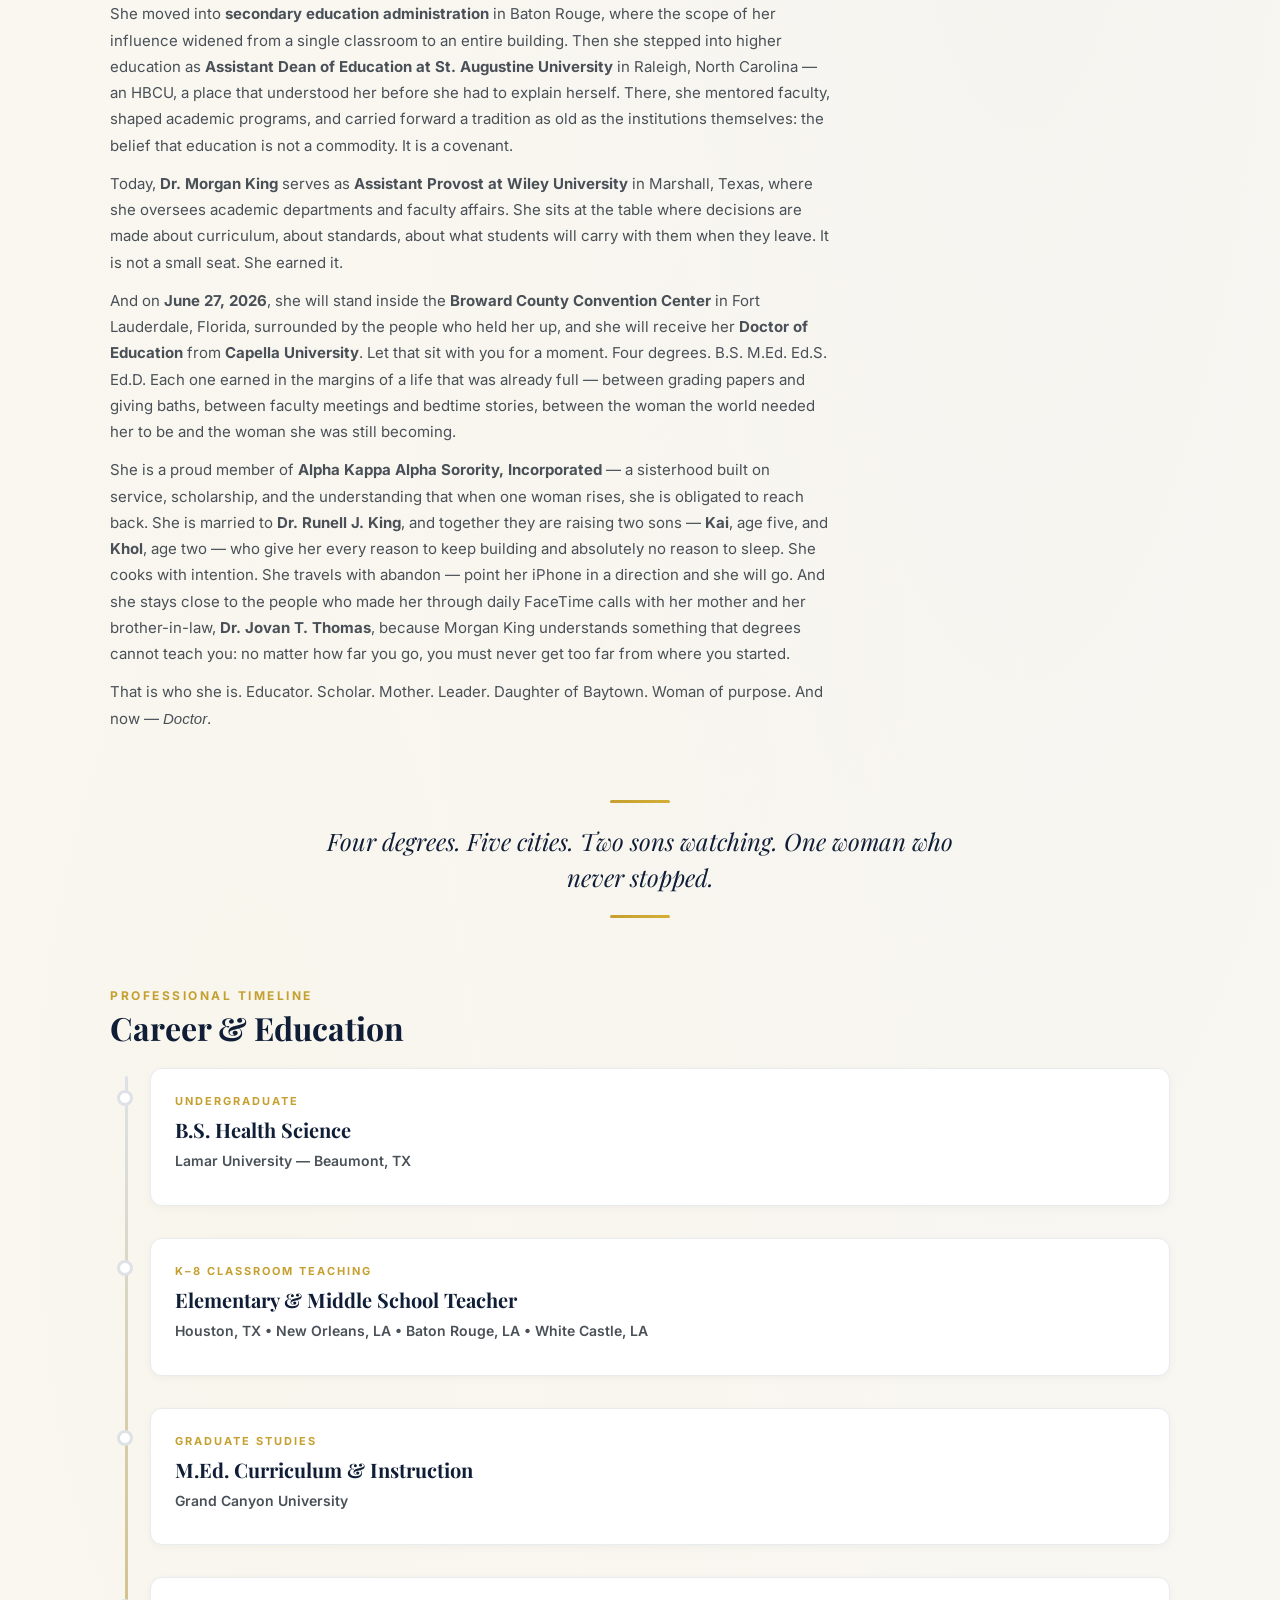
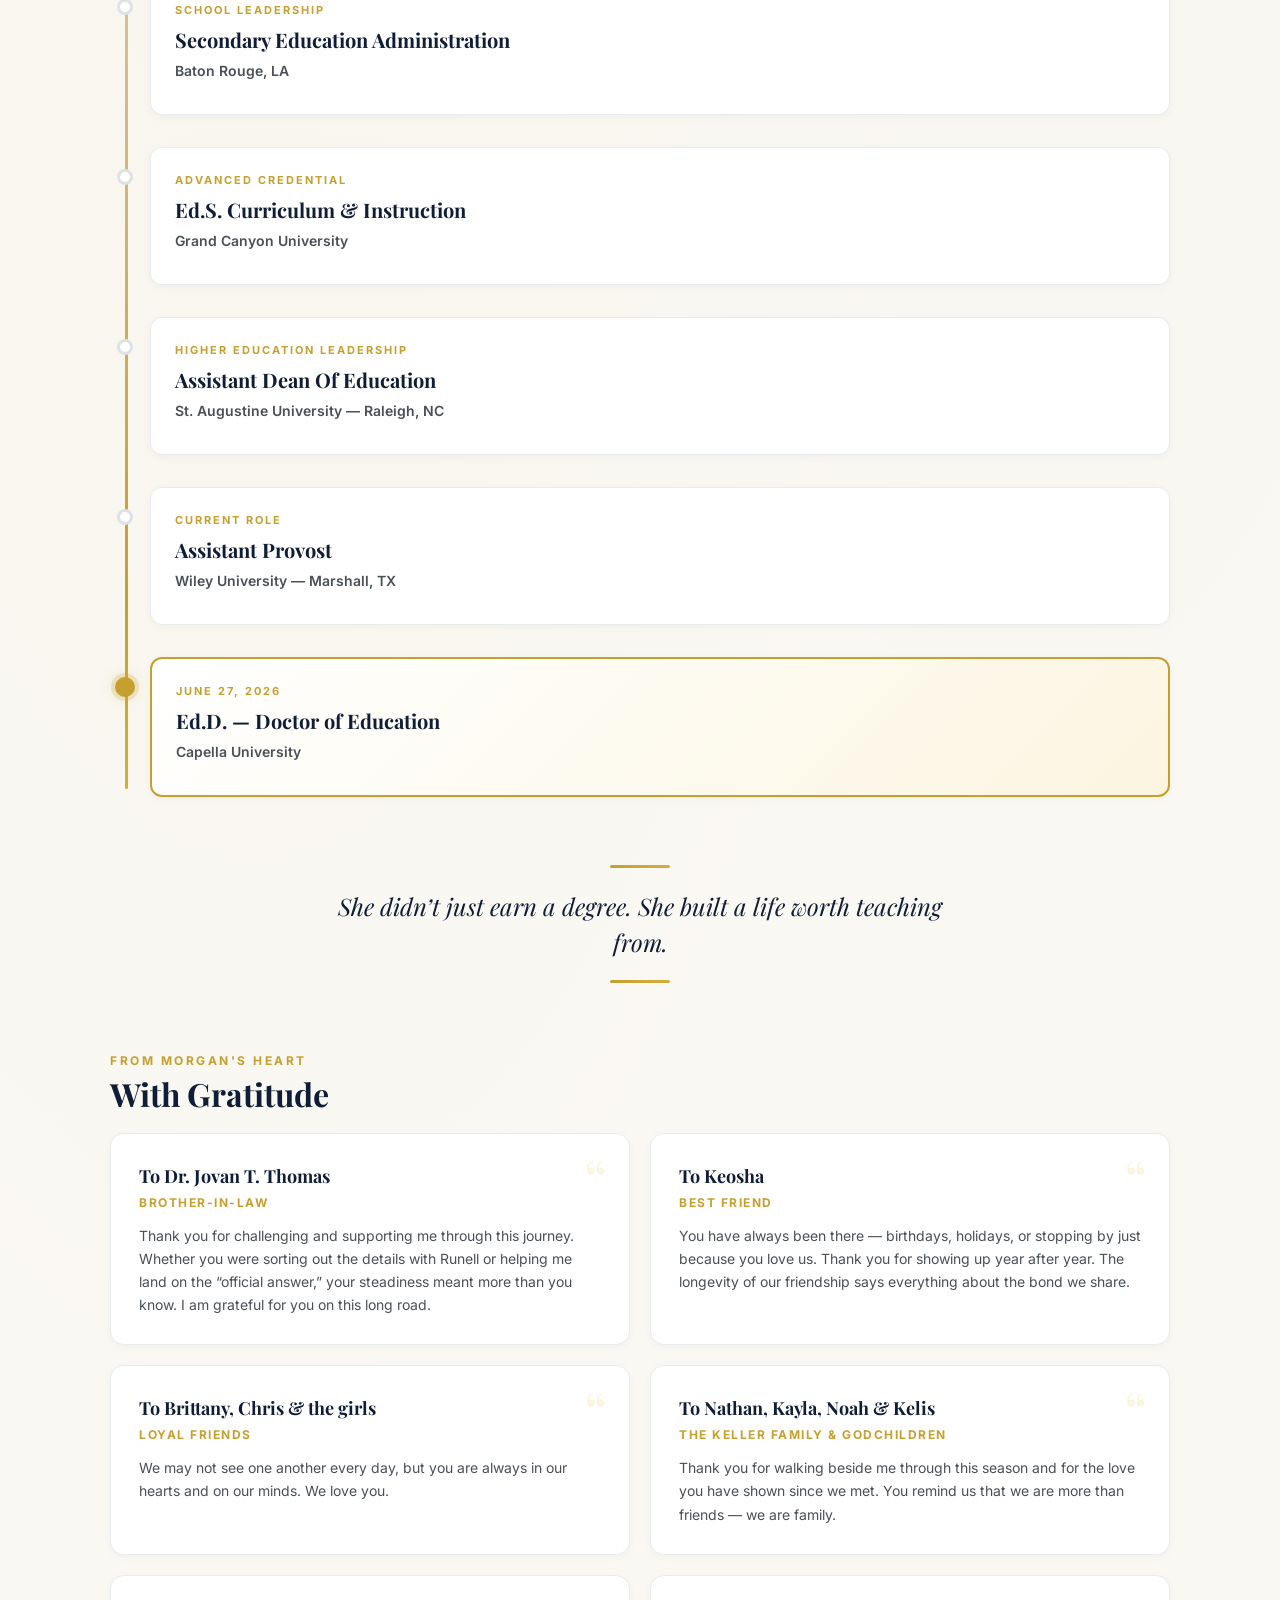
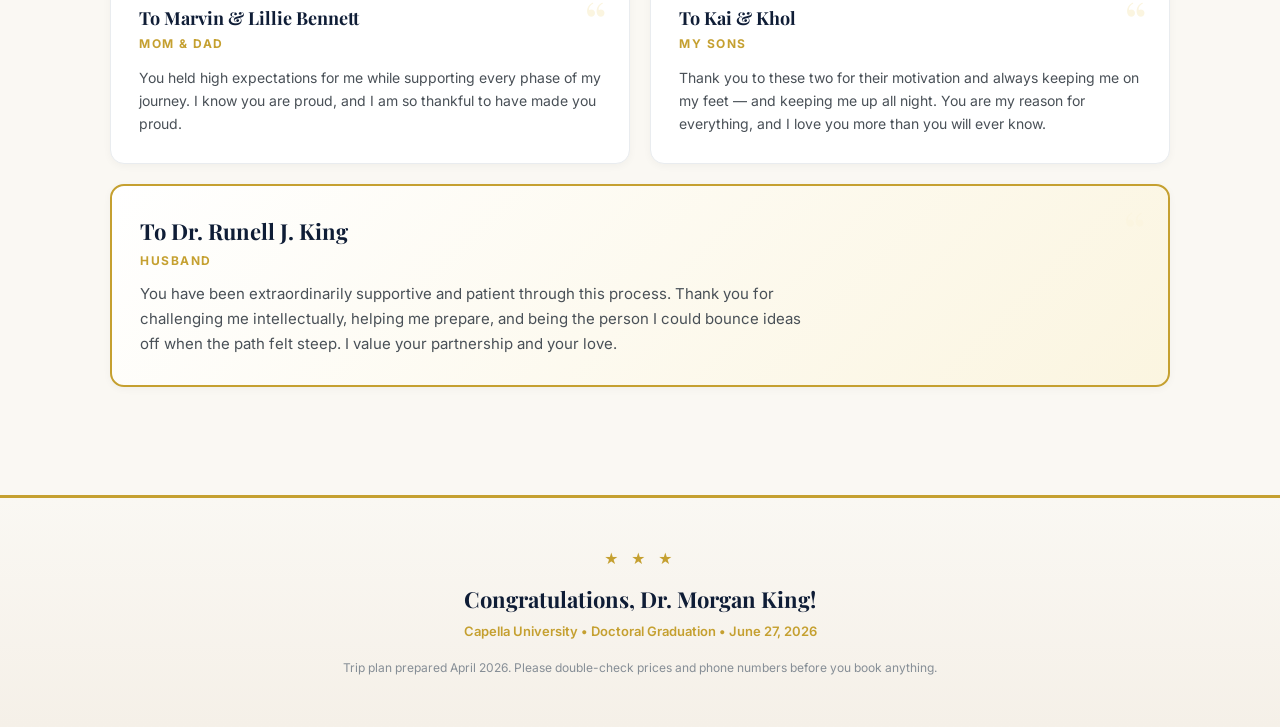
==== commit 749b5e9e: "Fix spelling: Lilly → Lillie Bennett across all pages Co-Authored-By: Claude Opus 4.6 (1M context) <" ====
--- a/about-morgan.html
+++ b/about-morgan.html
@@ -79,7 +79,7 @@
   <div class="about-section__body">
     <p>Let me tell you about a woman who did not wait for permission.</p>
 
-    <p>She came up in <strong>Baytown, Texas</strong> &mdash; not the kind of town that makes the evening news, but the kind that makes people. The kind where front porches still mean something, where your neighbor knows your mama&rsquo;s name, and where children learn early that love is not soft. It is structured. It is deliberate. It is the thing that holds you accountable long before the world ever will. <strong>Marvin and Lilly Bennett</strong> raised their daughter that way &mdash; with tenderness in one hand and expectation in the other &mdash; and Morgan received both as the gifts they were.</p>
+    <p>She came up in <strong>Baytown, Texas</strong> &mdash; not the kind of town that makes the evening news, but the kind that makes people. The kind where front porches still mean something, where your neighbor knows your mama&rsquo;s name, and where children learn early that love is not soft. It is structured. It is deliberate. It is the thing that holds you accountable long before the world ever will. <strong>Marvin and Lillie Bennett</strong> raised their daughter that way &mdash; with tenderness in one hand and expectation in the other &mdash; and Morgan received both as the gifts they were.</p>
 
     <p>She walked out of <strong>Ross S. Sterling High School</strong> the way Black women have always walked out of the places that shaped them: with something burning behind her eyes that nobody gave her and nobody could take.</p>
 
@@ -220,7 +220,7 @@
     </div>
 
     <div class="about-gratitude__card">
-      <div class="about-gratitude__to">To Marvin &amp; Lilly Bennett</div>
+      <div class="about-gratitude__to">To Marvin &amp; Lillie Bennett</div>
       <div class="about-gratitude__role">Mom &amp; Dad</div>
       <p>You held high expectations for me while supporting every phase of my journey. I know you are proud, and I am so thankful to have made you proud.</p>
     </div>
--- a/styles.css
+++ b/styles.css
@@ -615,9 +615,11 @@
   }
 
   @media (max-width: 480px) {
+    html, body { overflow-x: hidden; }
+    .site-header { padding: 10px 14px; overflow-x: hidden; }
     .site-nav a { font-size: 11px; padding: 5px 8px; }
     .page-title { font-size: 22px; }
-    .site-header { padding: 10px 14px; }
+    .container { overflow-x: hidden; }
     .summary-table td:first-child { width: auto; }
     .about-page .about-top__photo { max-width: 200px; }
   }
--- a/about.css
+++ b/about.css
@@ -365,6 +365,7 @@
     border-top: 2px solid var(--gold);
     padding-top: 16px;
     text-align: center;
+    max-width: 100%;
   }
   .about-numbers__inner {
     grid-template-columns: repeat(2, 1fr);
@@ -373,6 +374,7 @@
   }
   .about-numbers__value { font-size: 36px; }
   .about-section__title { font-size: 26px; }
+  .about-section__body p { font-size: 15px; line-height: 1.7; }
   .about-pullquote blockquote { font-size: 20px; }
   .about-interests { grid-template-columns: 1fr; }
   .about-gratitude { grid-template-columns: 1fr; }
@@ -384,29 +386,40 @@
 }
 
 @media (max-width: 480px) {
-  .about-hero__content { padding: 32px 16px; gap: 20px; }
-  .about-hero__photo { width: 180px; }
-  .about-hero__kicker { font-size: 11px; letter-spacing: 2px; }
-  .about-hero__name { font-size: 30px; }
-  .about-hero__tagline { font-size: 15px; }
-  .about-hero__quote { font-size: 15px; }
-  .about-numbers__inner { padding: 24px 16px; gap: 20px 12px; }
-  .about-numbers__value { font-size: 30px; }
-  .about-numbers__label { font-size: 11px; letter-spacing: 1px; }
-  .about-section { margin-bottom: 36px; }
-  .about-section__title { font-size: 22px; margin-bottom: 14px; }
-  .about-pullquote { margin: 36px auto; }
-  .about-pullquote blockquote { font-size: 18px; }
-  .about-timeline { padding-left: 30px; }
-  .about-timeline::before { left: 10px; }
-  .about-timeline__marker { left: -27px; width: 14px; height: 14px; }
-  .about-timeline__marker--gold { left: -29px; width: 18px; height: 18px; }
-  .about-timeline__item { margin-bottom: 24px; }
-  .about-timeline__card { padding: 18px; }
-  .about-timeline__card h3 { font-size: 17px; }
-  .about-gratitude__card { padding: 20px; }
-  .about-gratitude__card::before { font-size: 44px; top: 10px; right: 16px; }
-  .about-gratitude__card--featured .about-gratitude__to { font-size: 18px; }
+  .about-hero__content { padding: 28px 16px; gap: 18px; }
+  .about-hero__photo { width: 180px; border-radius: 12px; }
+  .about-hero__kicker { font-size: 10px; letter-spacing: 2px; }
+  .about-hero__name { font-size: 28px; }
+  .about-hero__tagline { font-size: 14px; margin-bottom: 16px; }
+  .about-hero__quote { font-size: 14px; line-height: 1.55; }
+  .about-numbers__inner { padding: 20px 16px; gap: 16px 12px; }
+  .about-numbers__value { font-size: 28px; }
+  .about-numbers__label { font-size: 10px; letter-spacing: 1px; }
+  .about-section { margin-bottom: 32px; }
+  .about-section__label { font-size: 11px; letter-spacing: 2px; }
+  .about-section__title { font-size: 21px; margin-bottom: 12px; }
+  .about-section__body p { font-size: 14px; line-height: 1.65; margin-bottom: 10px; }
+  .about-pullquote { margin: 32px auto; padding: 0 8px; }
+  .about-pullquote blockquote { font-size: 17px; line-height: 1.45; }
+  .about-pullquote blockquote::before,
+  .about-pullquote blockquote::after { width: 40px; }
+  .about-timeline { padding-left: 28px; }
+  .about-timeline::before { left: 9px; }
+  .about-timeline__marker { left: -25px; width: 12px; height: 12px; border-width: 2px; }
+  .about-timeline__marker--gold { left: -27px; width: 16px; height: 16px; }
+  .about-timeline__item { margin-bottom: 20px; }
+  .about-timeline__card { padding: 16px; border-radius: 10px; }
+  .about-timeline__card h3 { font-size: 16px; }
+  .about-timeline__era { font-size: 10px; letter-spacing: 1.5px; }
+  .about-timeline__where { font-size: 12px; }
+  .about-gratitude { gap: 14px; }
+  .about-gratitude__card { padding: 18px; border-radius: 12px; }
+  .about-gratitude__card::before { font-size: 40px; top: 10px; right: 14px; }
+  .about-gratitude__to { font-size: 16px; }
+  .about-gratitude__role { font-size: 11px; margin-bottom: 10px; }
+  .about-gratitude__card p { font-size: 13px; line-height: 1.6; }
+  .about-gratitude__card--featured .about-gratitude__to { font-size: 17px; }
+  .about-gratitude__card--featured p { font-size: 14px; }
 }
 
 /* ---------- PRINT ---------- */
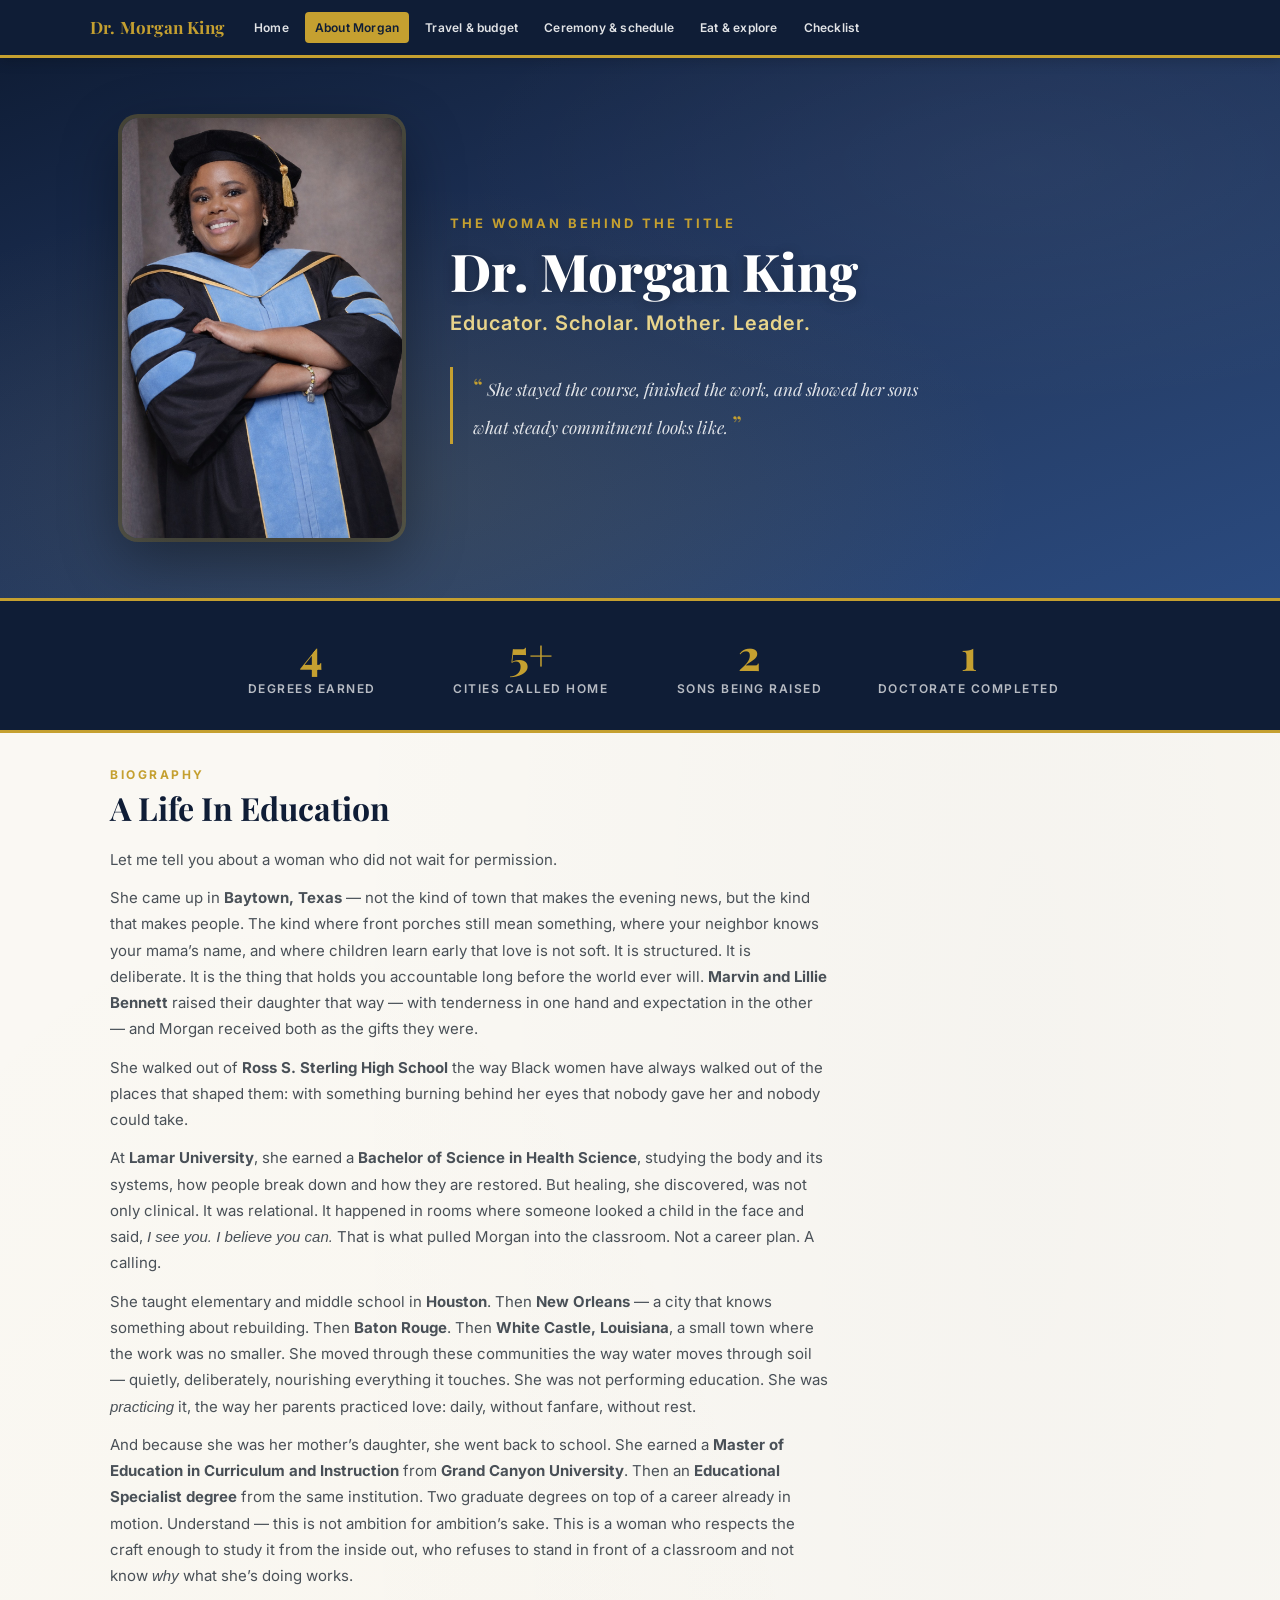
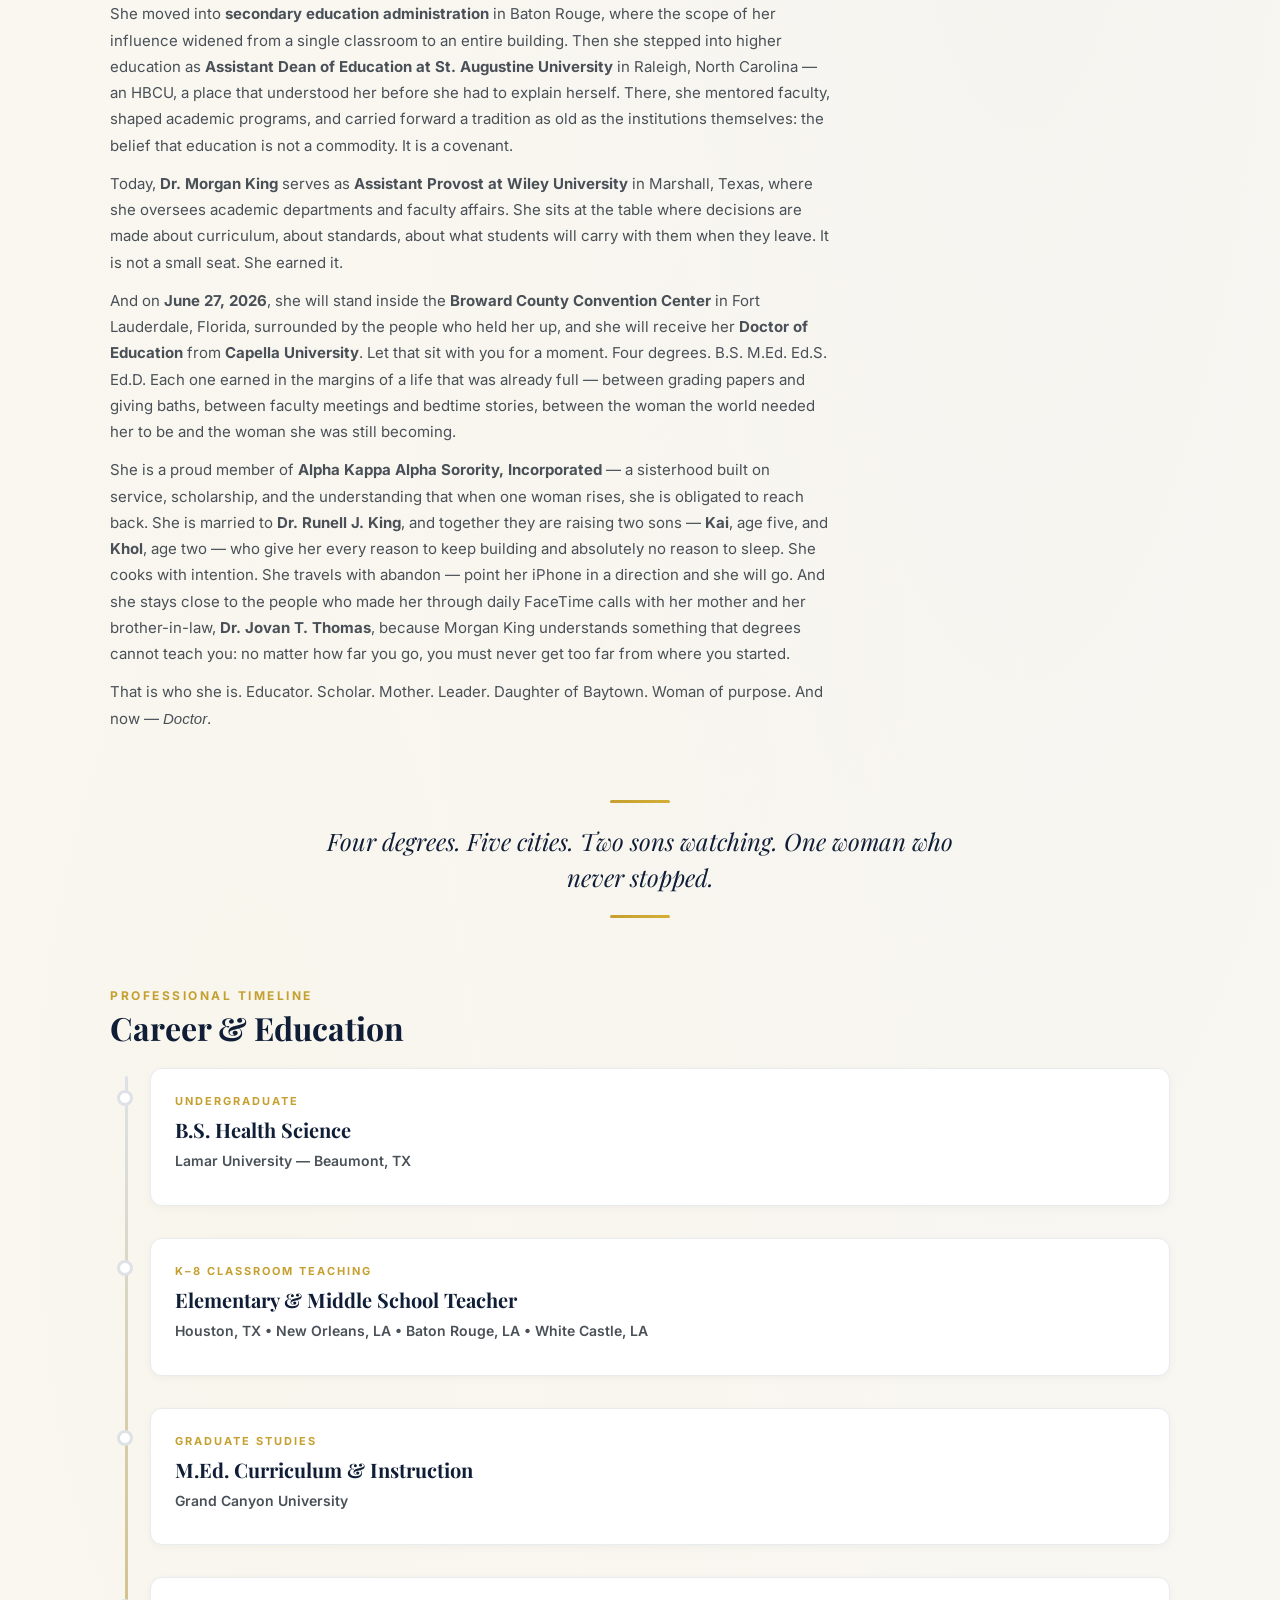
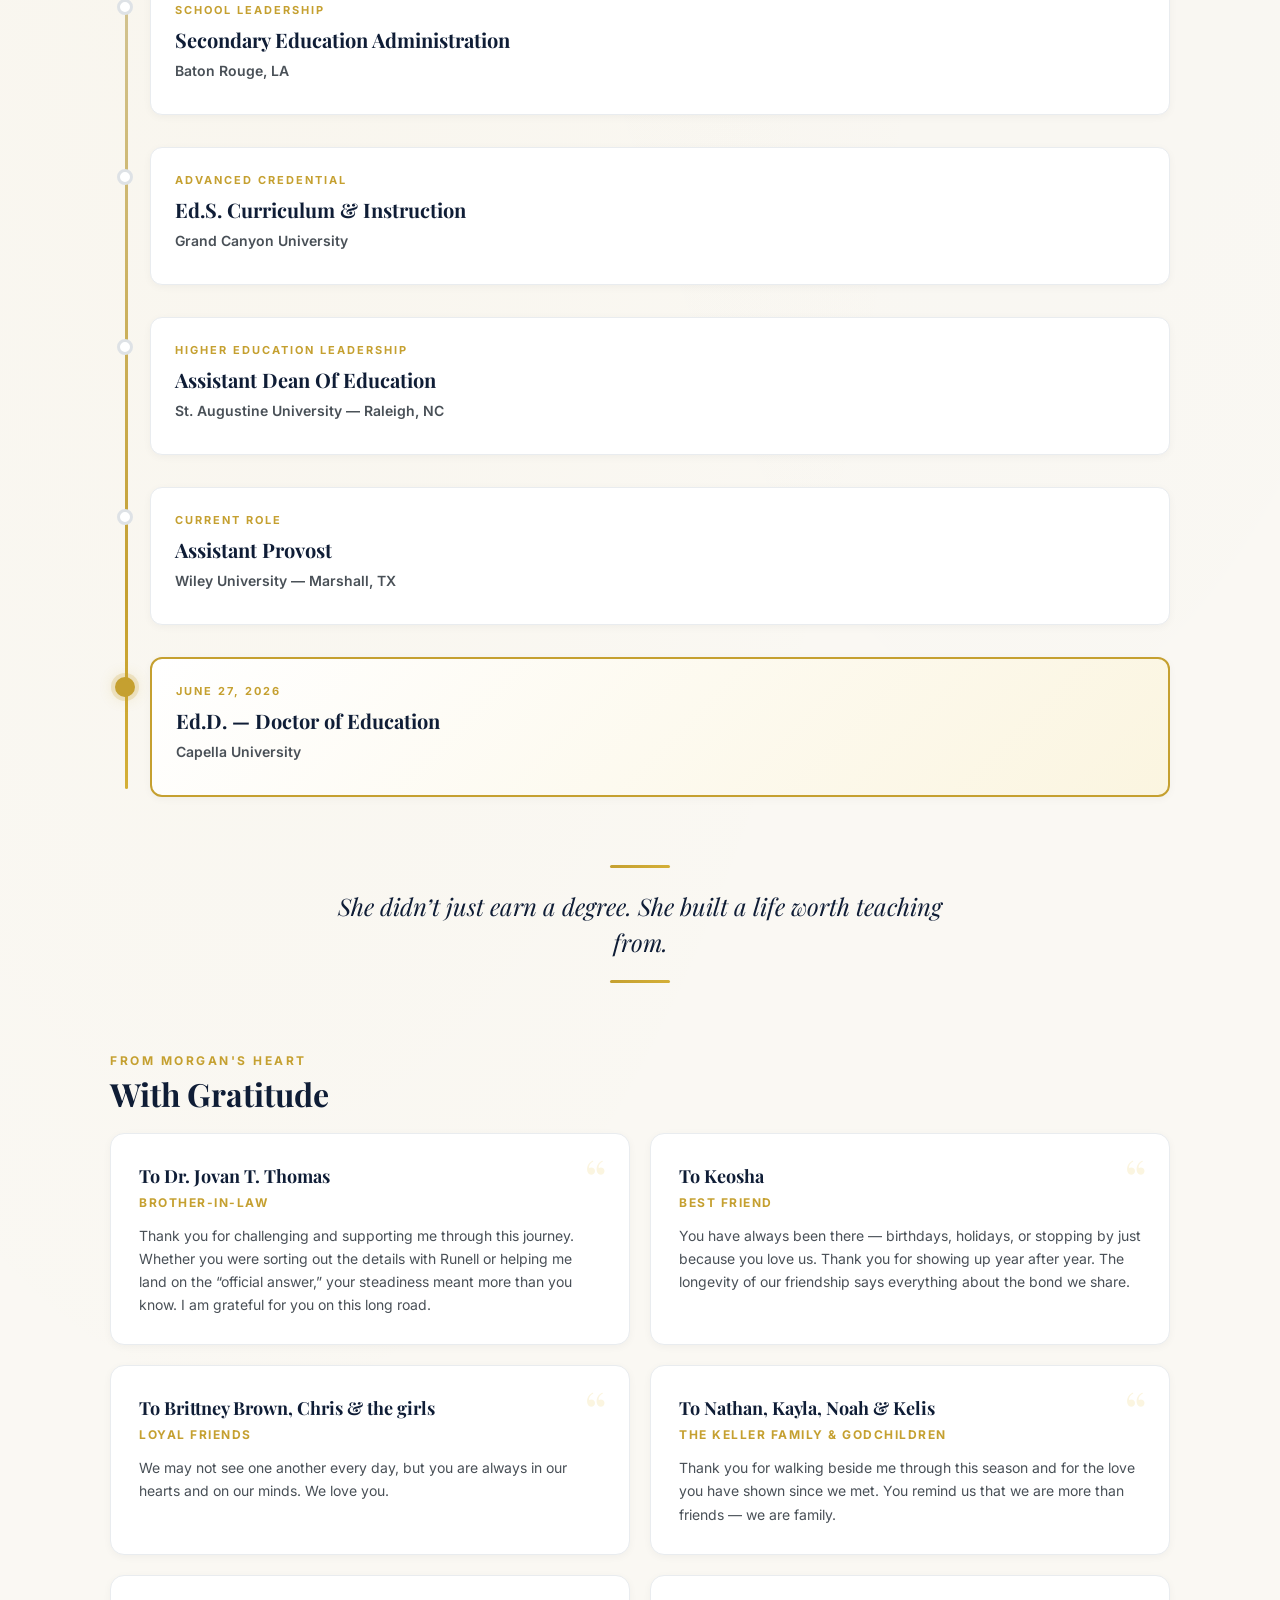
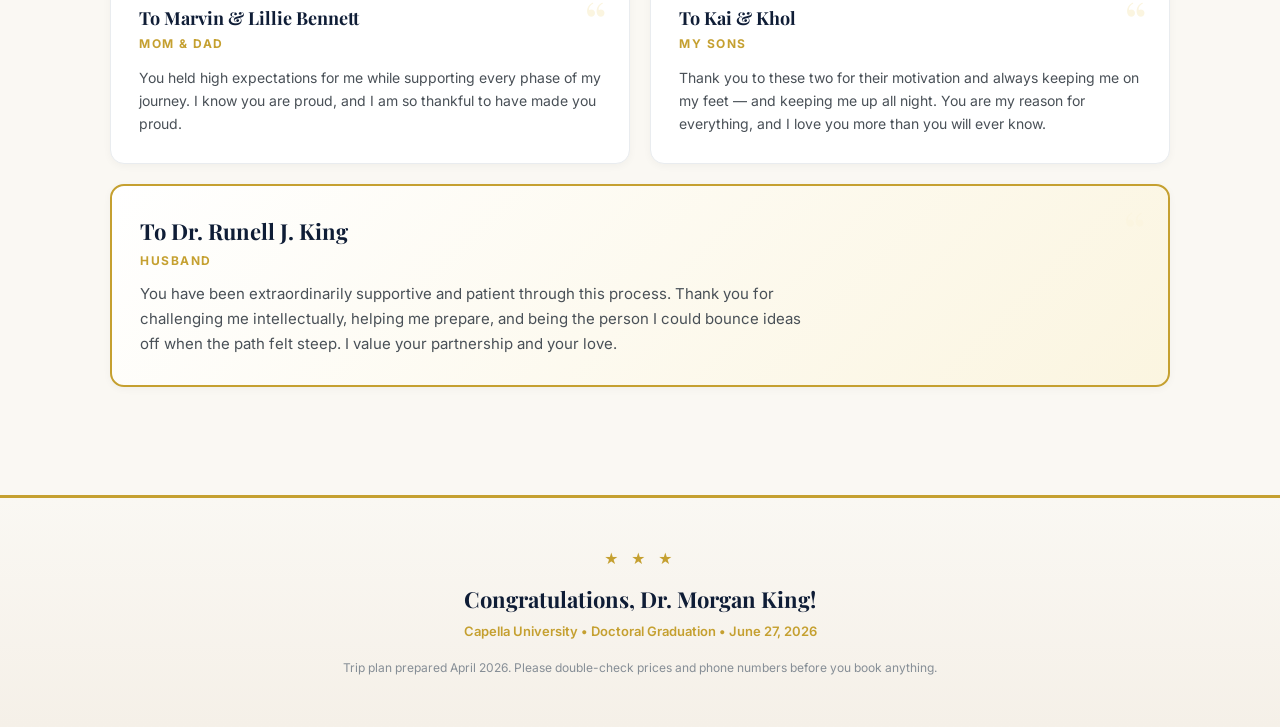
==== commit afa32335: "Add travelers list, fix Brittney Brown spelling, update group to 10, improve modal close button - Br" ====
--- a/about-morgan.html
+++ b/about-morgan.html
@@ -208,7 +208,7 @@
     </div>
 
     <div class="about-gratitude__card">
-      <div class="about-gratitude__to">To Brittany, Chris &amp; the girls</div>
+      <div class="about-gratitude__to">To Brittney Brown, Chris &amp; the girls</div>
       <div class="about-gratitude__role">Loyal friends</div>
       <p>We may not see one another every day, but you are always in our hearts and on our minds. We love you.</p>
     </div>
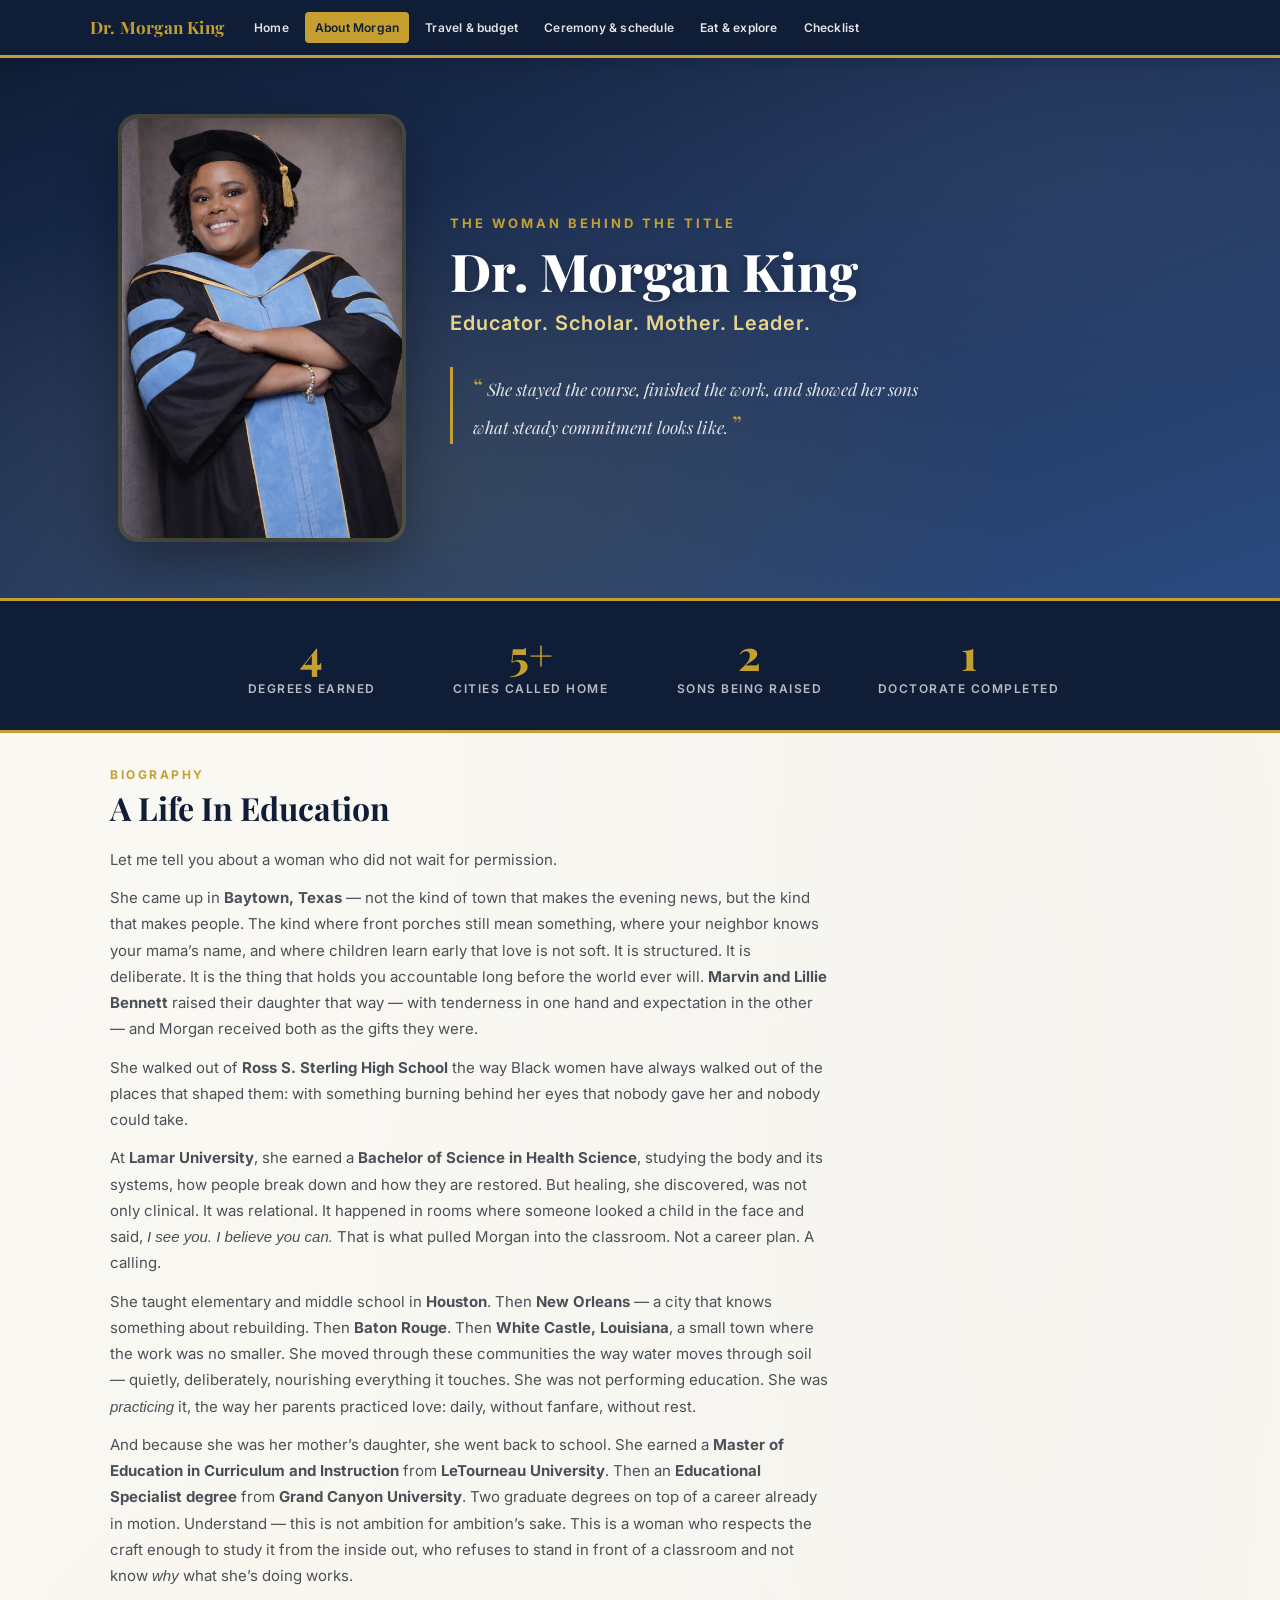
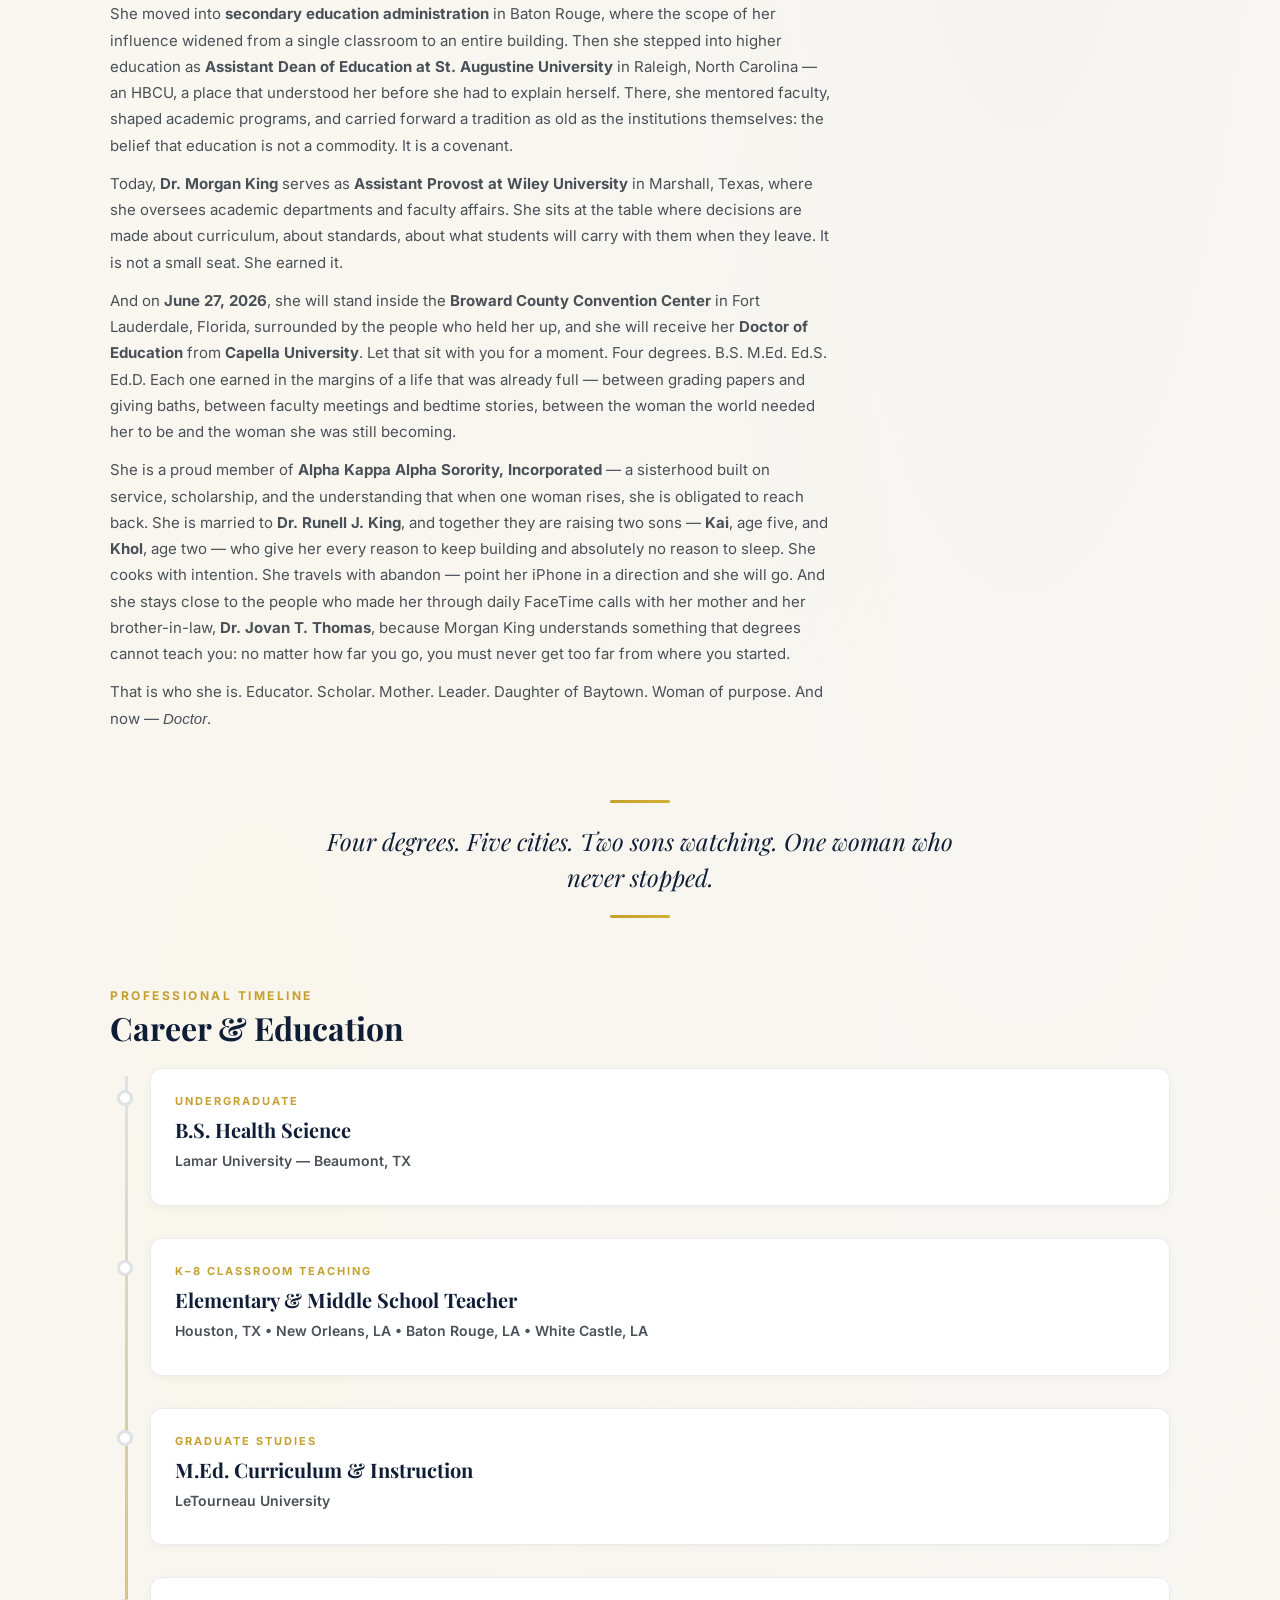
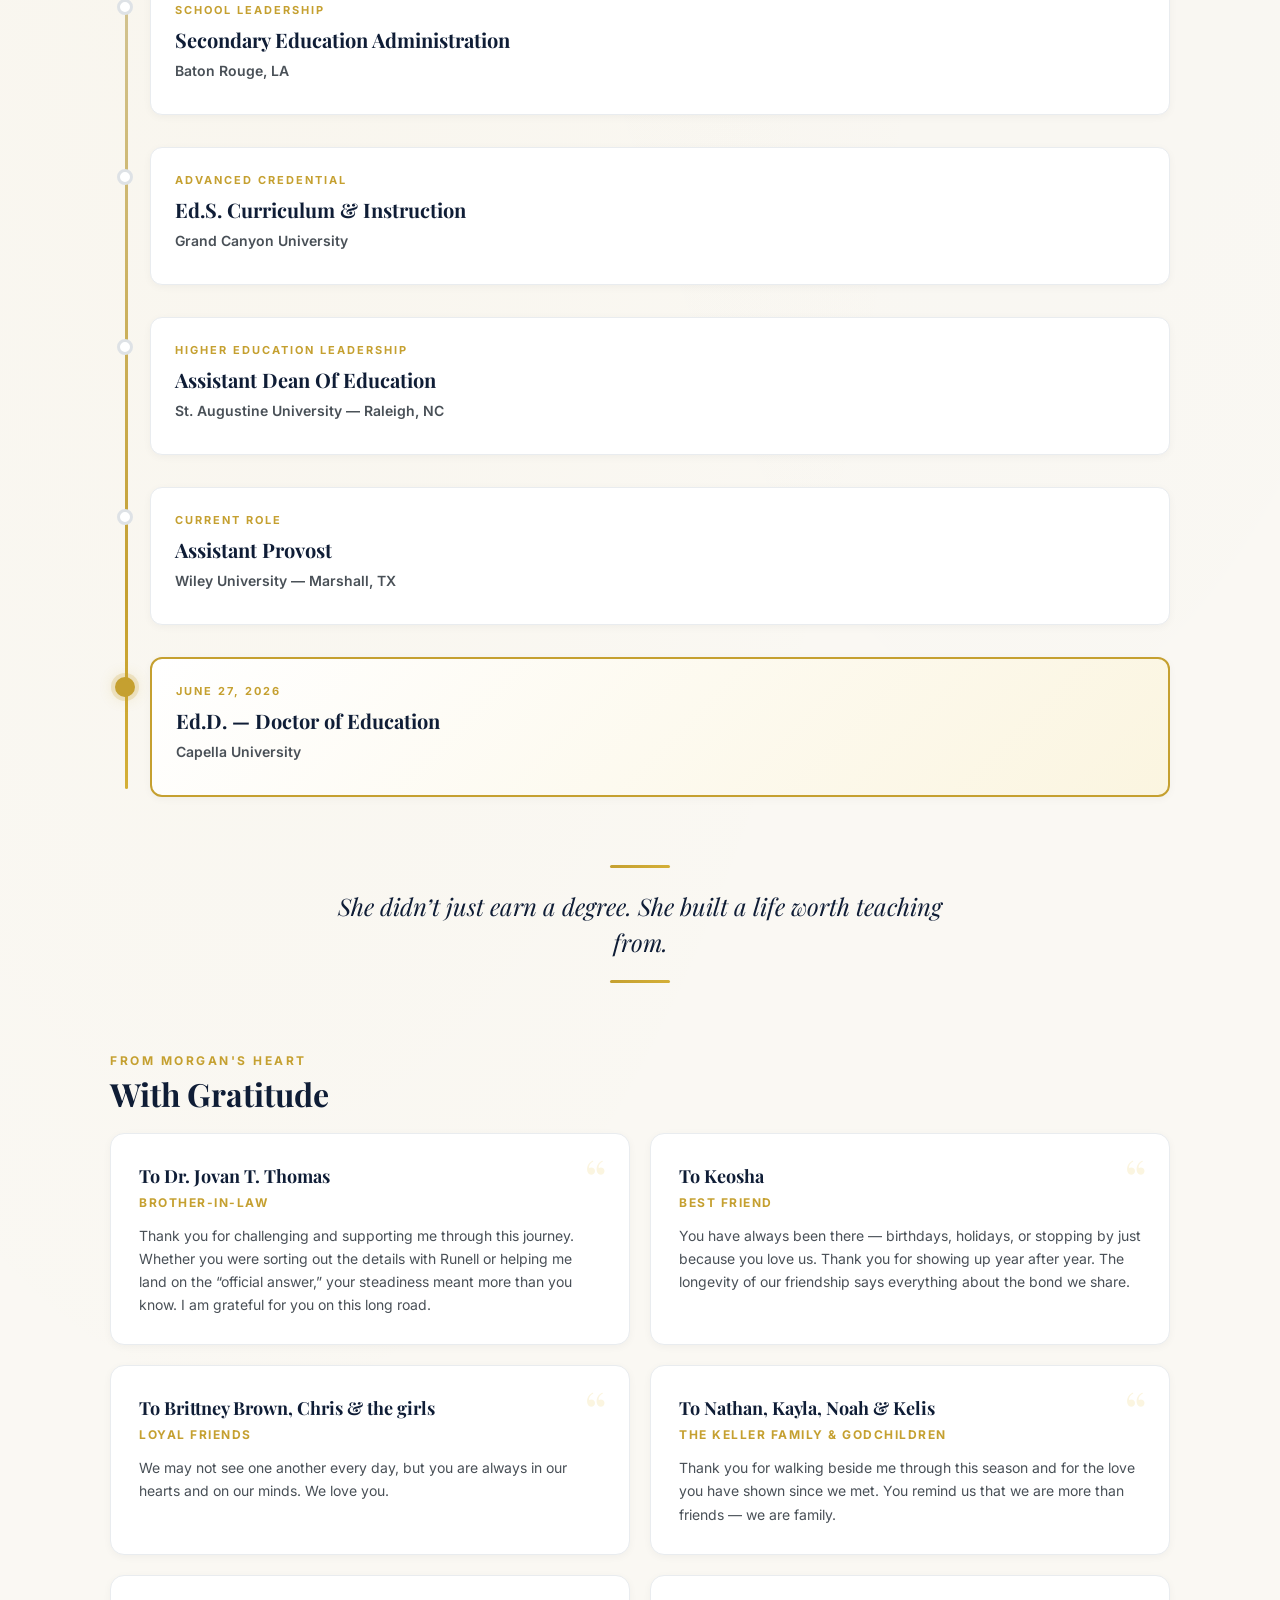
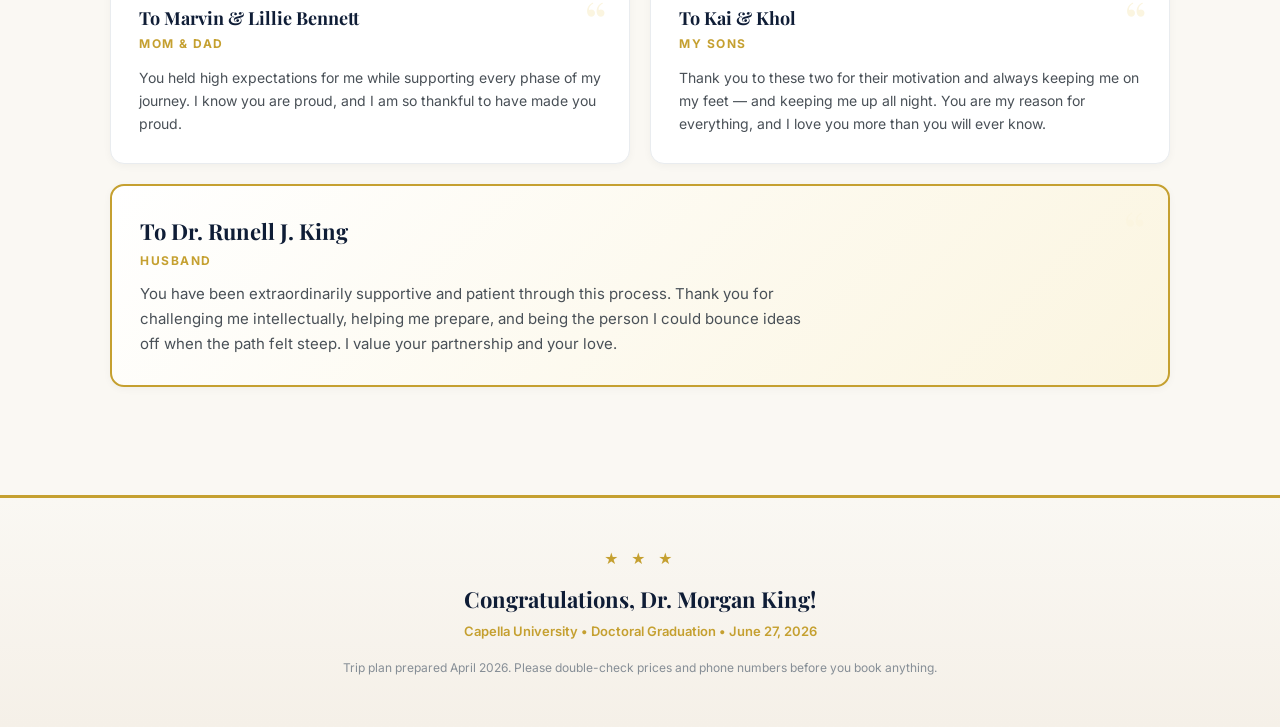
==== commit 09f085f5: "Change M.Ed. institution from Grand Canyon to LeTourneau University Co-Authored-By: Claude Opus 4.6 " ====
--- a/about-morgan.html
+++ b/about-morgan.html
@@ -87,7 +87,7 @@
 
     <p>She taught elementary and middle school in <strong>Houston</strong>. Then <strong>New Orleans</strong> &mdash; a city that knows something about rebuilding. Then <strong>Baton Rouge</strong>. Then <strong>White Castle, Louisiana</strong>, a small town where the work was no smaller. She moved through these communities the way water moves through soil &mdash; quietly, deliberately, nourishing everything it touches. She was not performing education. She was <em>practicing</em> it, the way her parents practiced love: daily, without fanfare, without rest.</p>
 
-    <p>And because she was her mother&rsquo;s daughter, she went back to school. She earned a <strong>Master of Education in Curriculum and Instruction</strong> from <strong>Grand Canyon University</strong>. Then an <strong>Educational Specialist degree</strong> from the same institution. Two graduate degrees on top of a career already in motion. Understand &mdash; this is not ambition for ambition&rsquo;s sake. This is a woman who respects the craft enough to study it from the inside out, who refuses to stand in front of a classroom and not know <em>why</em> what she&rsquo;s doing works.</p>
+    <p>And because she was her mother&rsquo;s daughter, she went back to school. She earned a <strong>Master of Education in Curriculum and Instruction</strong> from <strong>LeTourneau University</strong>. Then an <strong>Educational Specialist degree</strong> from <strong>Grand Canyon University</strong>. Two graduate degrees on top of a career already in motion. Understand &mdash; this is not ambition for ambition&rsquo;s sake. This is a woman who respects the craft enough to study it from the inside out, who refuses to stand in front of a classroom and not know <em>why</em> what she&rsquo;s doing works.</p>
 
     <p>She moved into <strong>secondary education administration</strong> in Baton Rouge, where the scope of her influence widened from a single classroom to an entire building. Then she stepped into higher education as <strong>Assistant Dean of Education at St. Augustine University</strong> in Raleigh, North Carolina &mdash; an HBCU, a place that understood her before she had to explain herself. There, she mentored faculty, shaped academic programs, and carried forward a tradition as old as the institutions themselves: the belief that education is not a commodity. It is a covenant.</p>
 
@@ -134,7 +134,7 @@
       <div class="about-timeline__card">
         <div class="about-timeline__era">Graduate Studies</div>
         <h3>M.Ed. Curriculum &amp; Instruction</h3>
-        <p class="about-timeline__where">Grand Canyon University</p>
+        <p class="about-timeline__where">LeTourneau University</p>
       </div>
     </div>
 
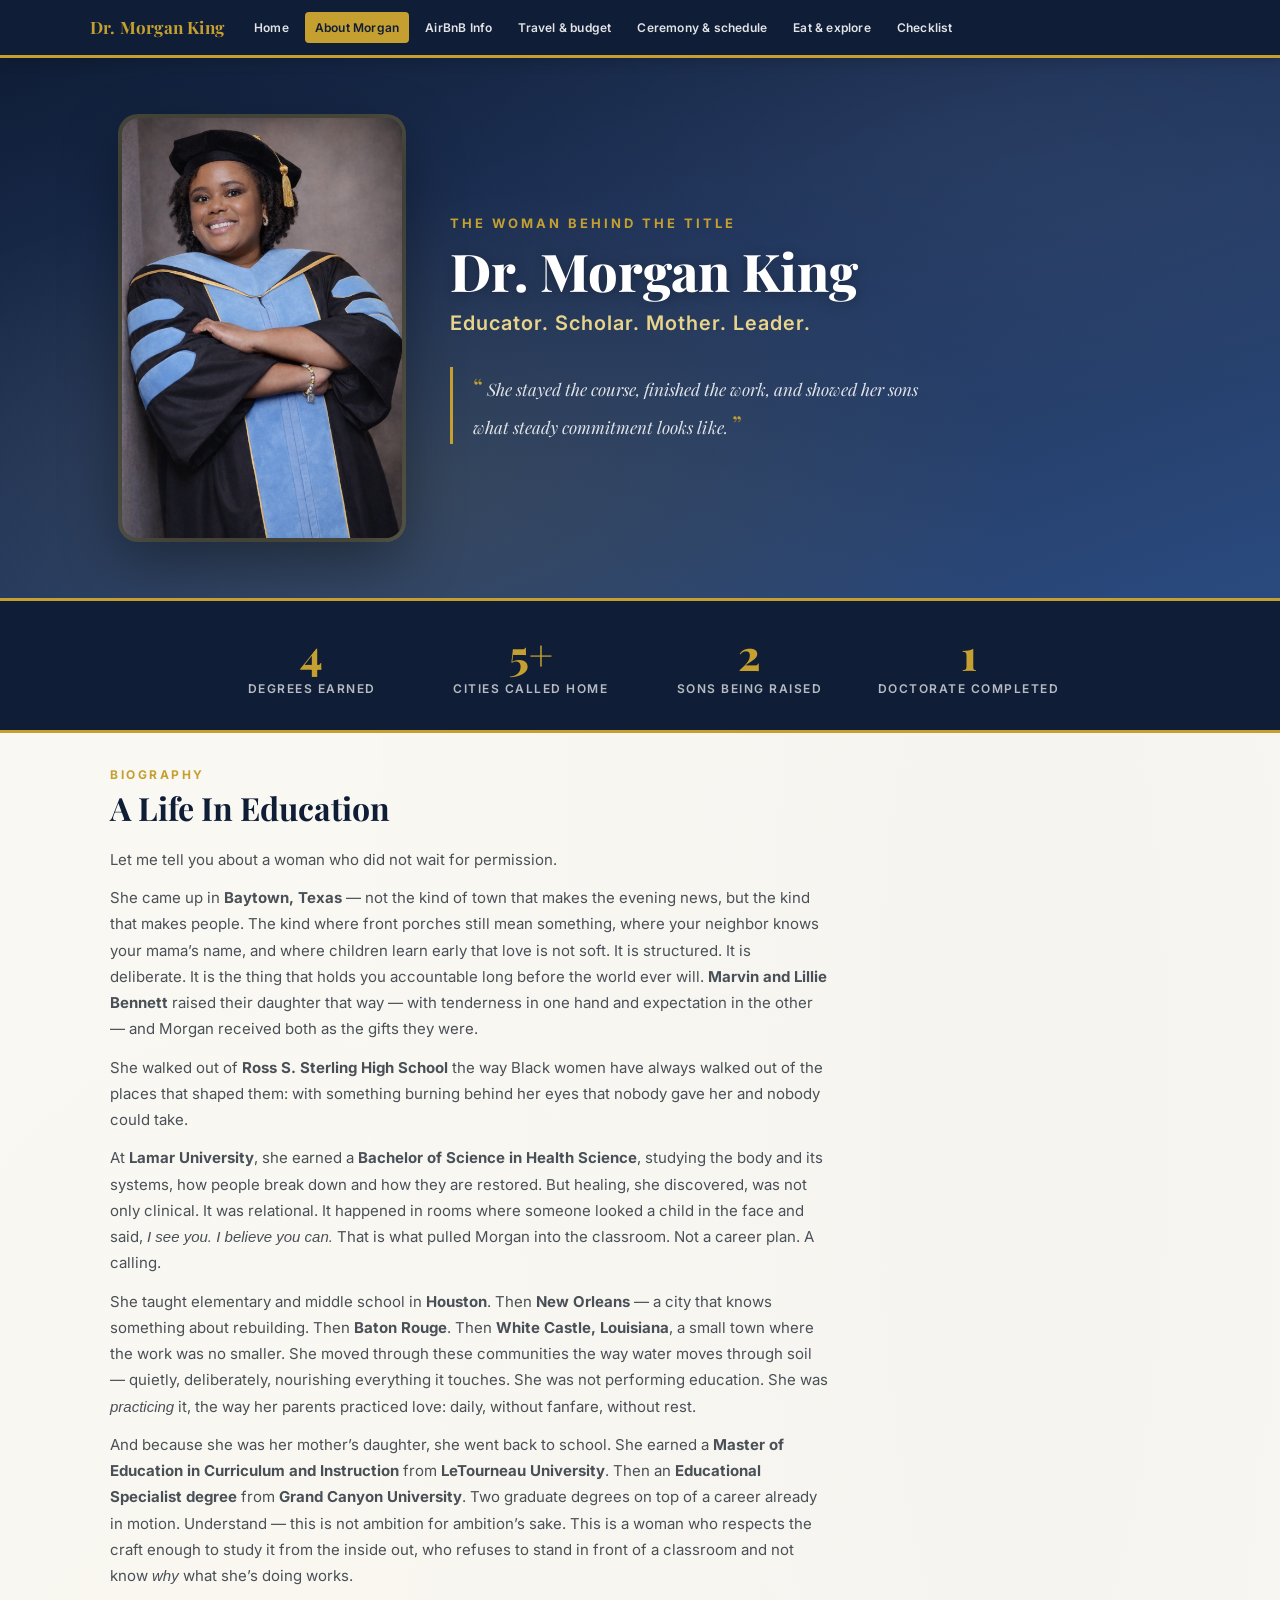
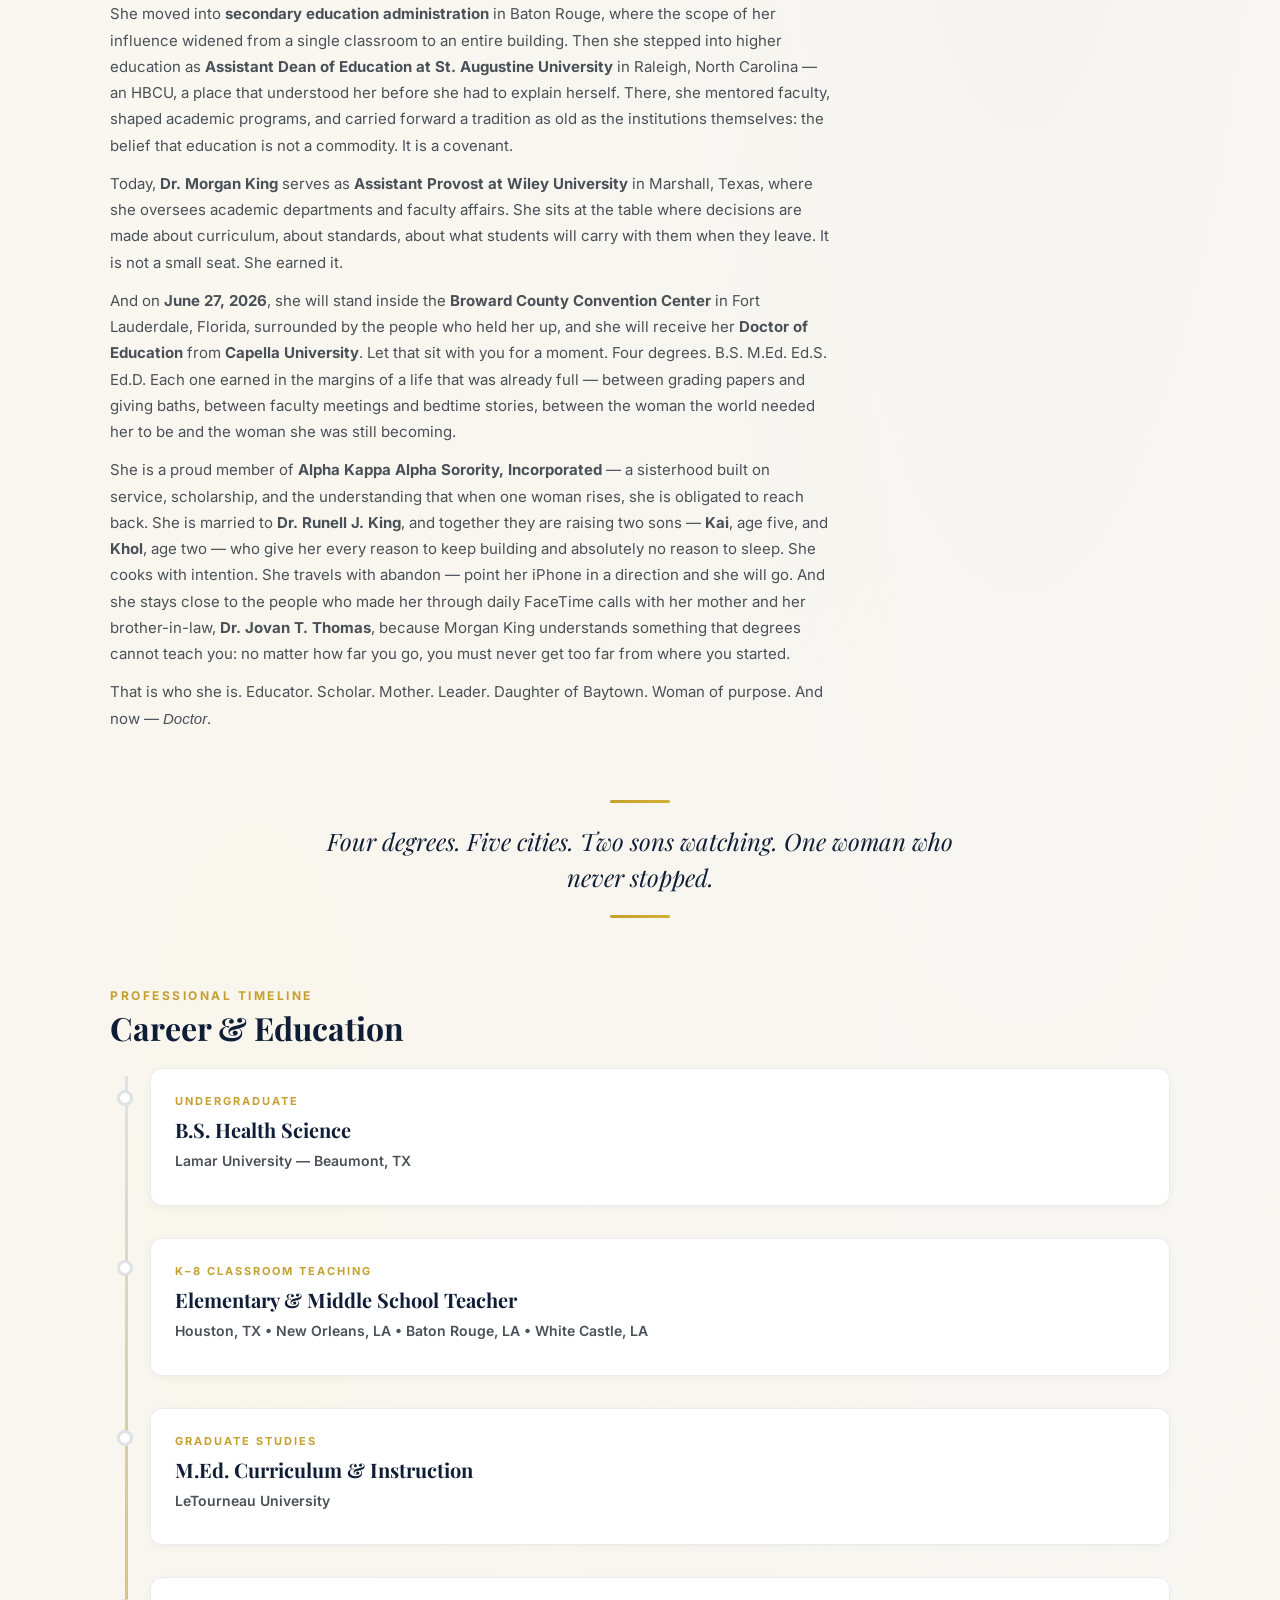
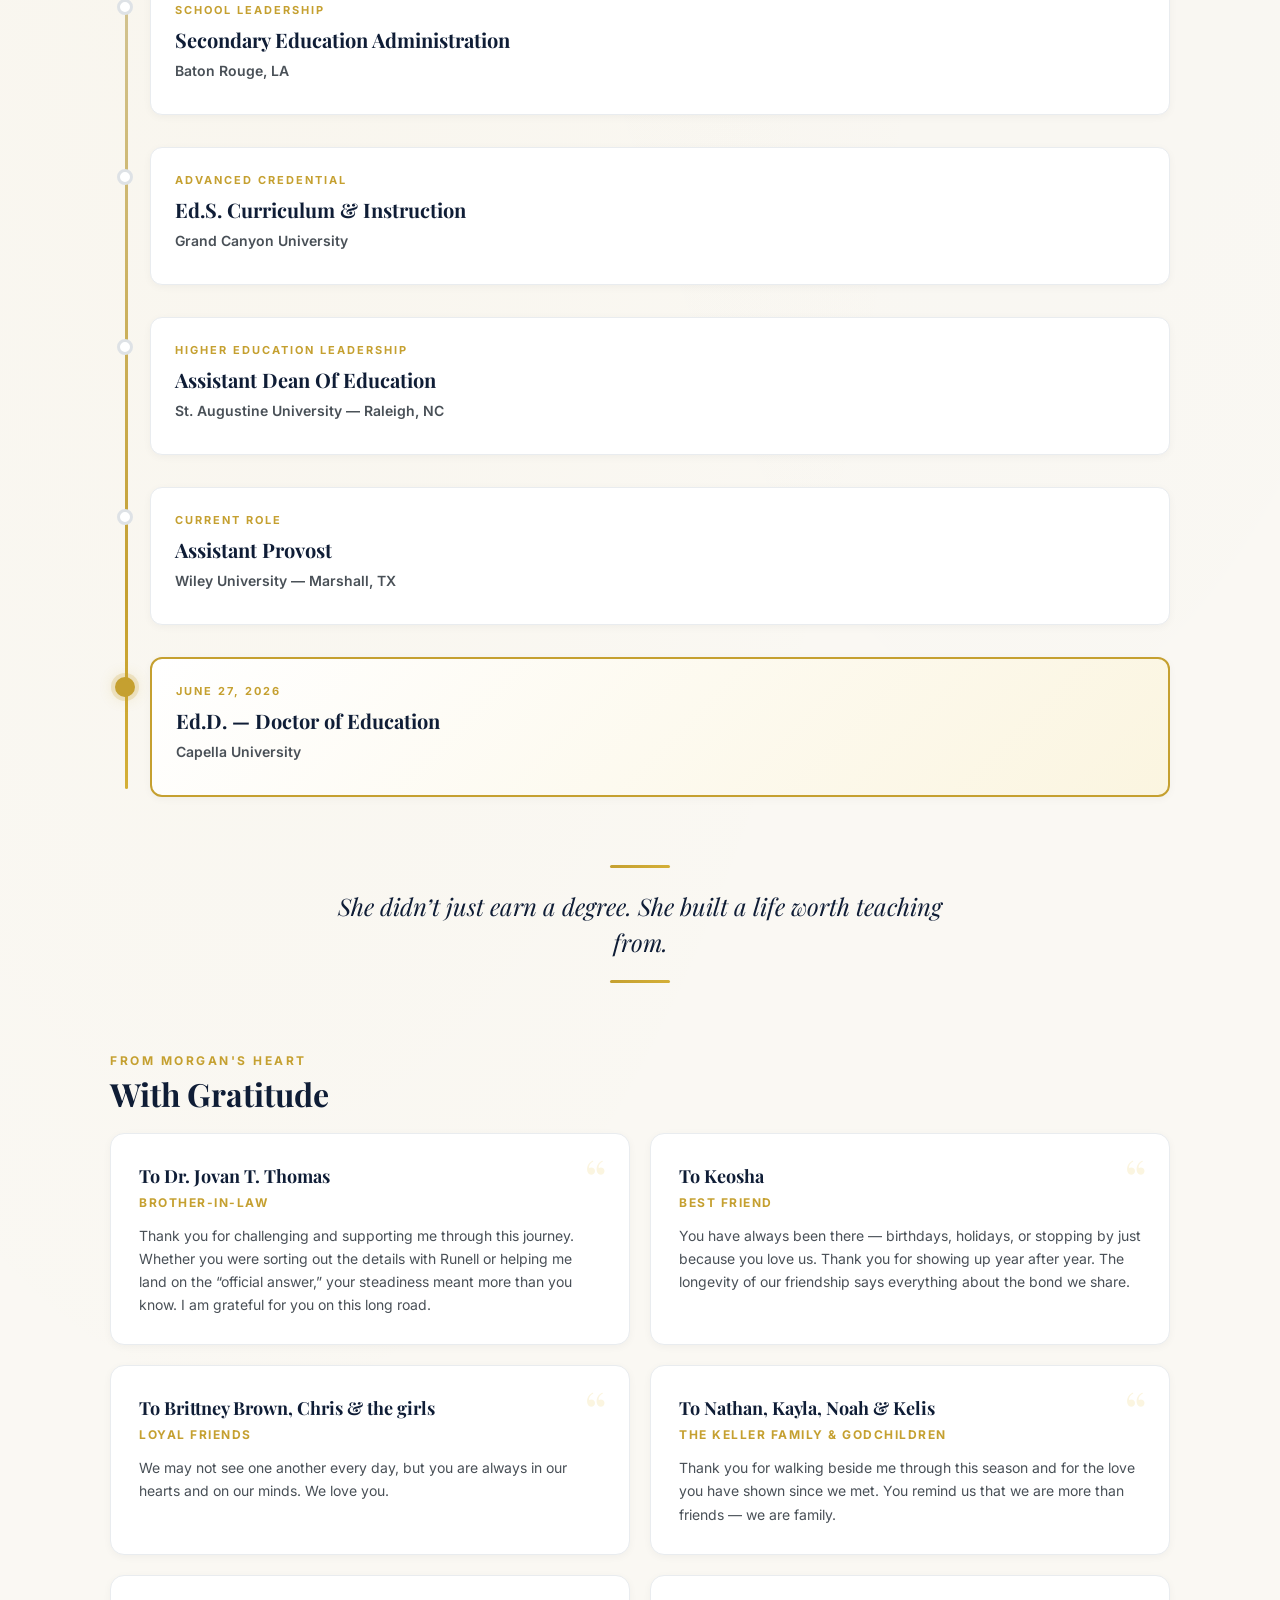
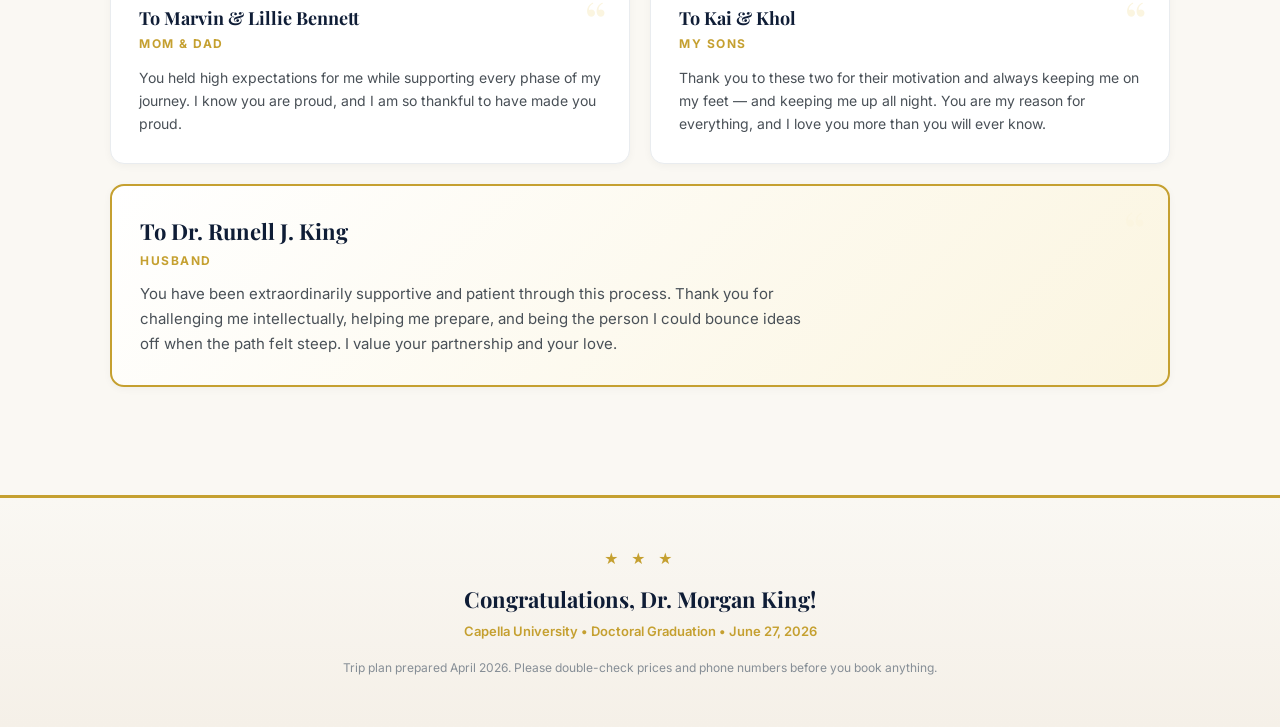
==== commit 693fe43a: "Add AirBnB Info tab with confirmed Oakland Park booking - New stay.html page with full booking detai" ====
--- a/about-morgan.html
+++ b/about-morgan.html
@@ -22,6 +22,7 @@
     <nav class="site-nav" aria-label="Primary">
       <a href="index.html">Home</a>
       <a href="about-morgan.html" aria-current="page">About Morgan</a>
+      <a href="stay.html">AirBnB Info</a>
       <a href="travel.html">Travel &amp; budget</a>
       <a href="schedule.html">Ceremony &amp; schedule</a>
       <a href="explore.html">Eat &amp; explore</a>
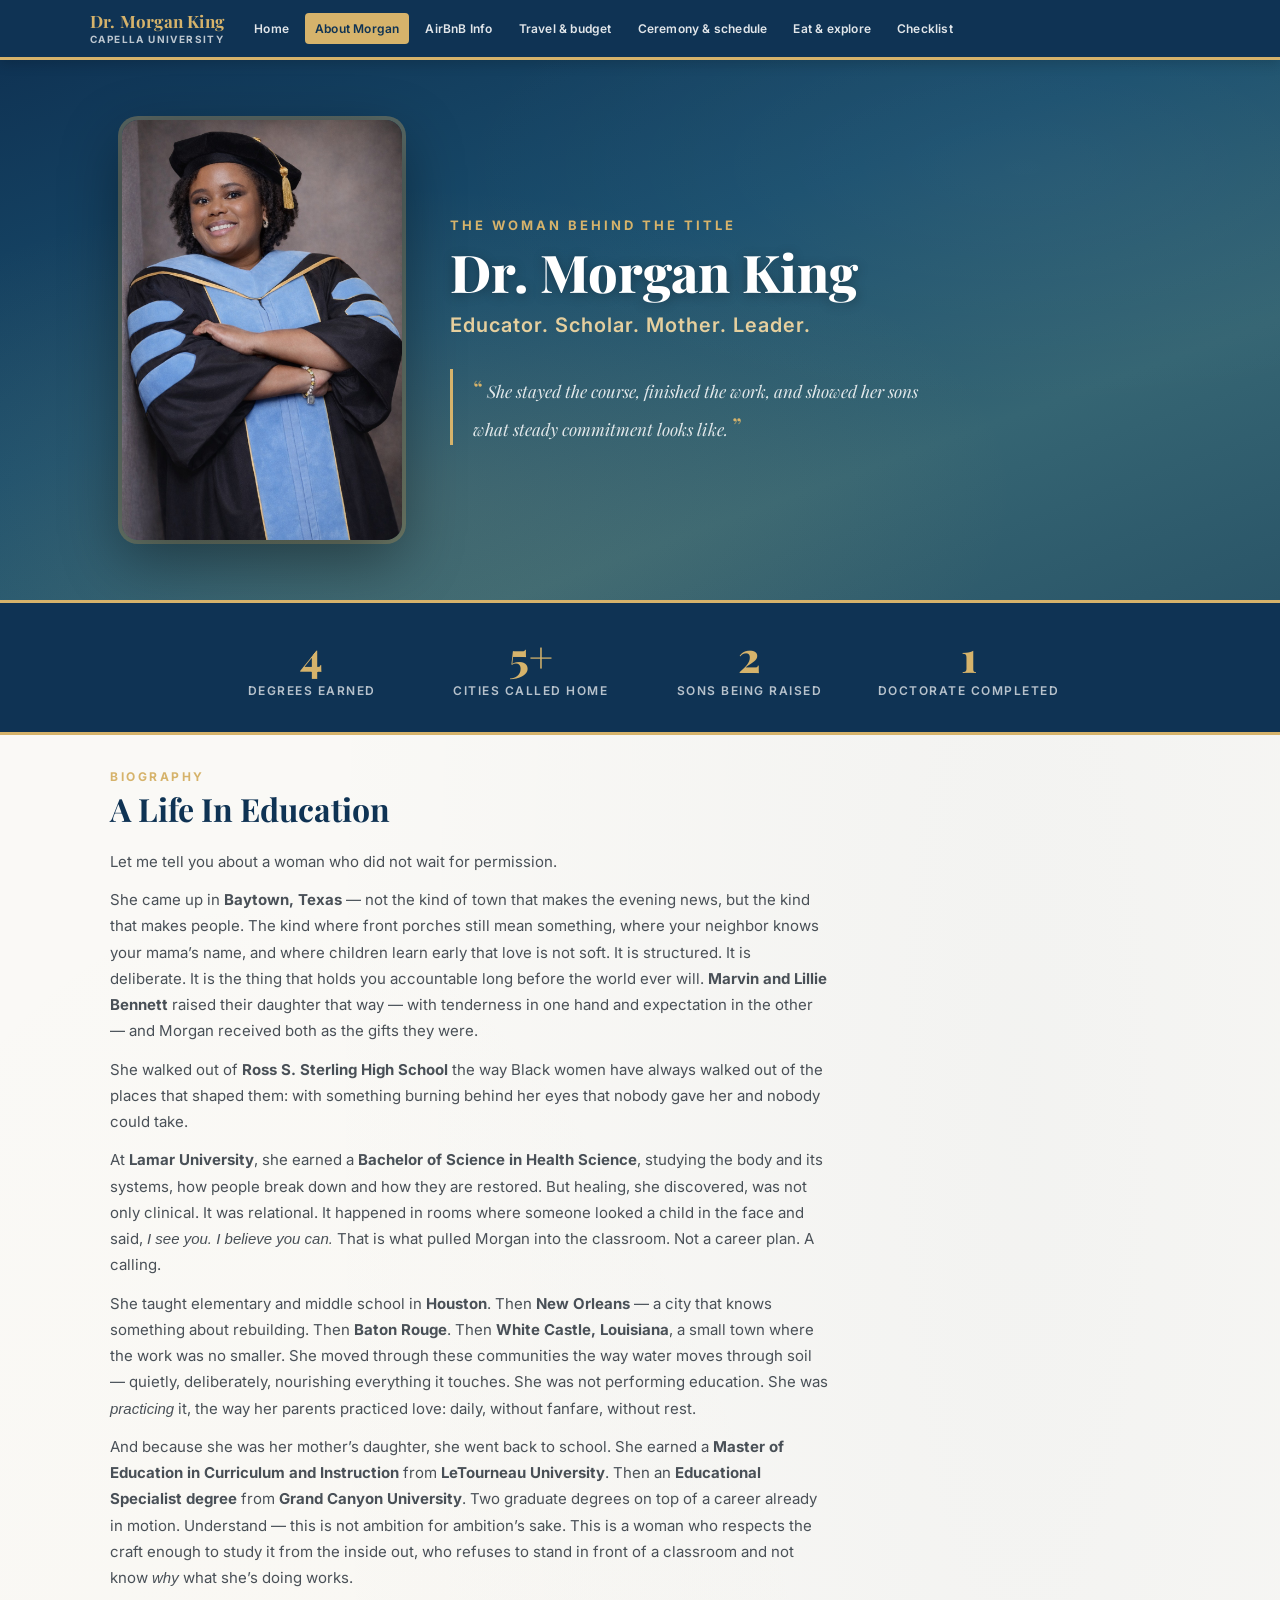
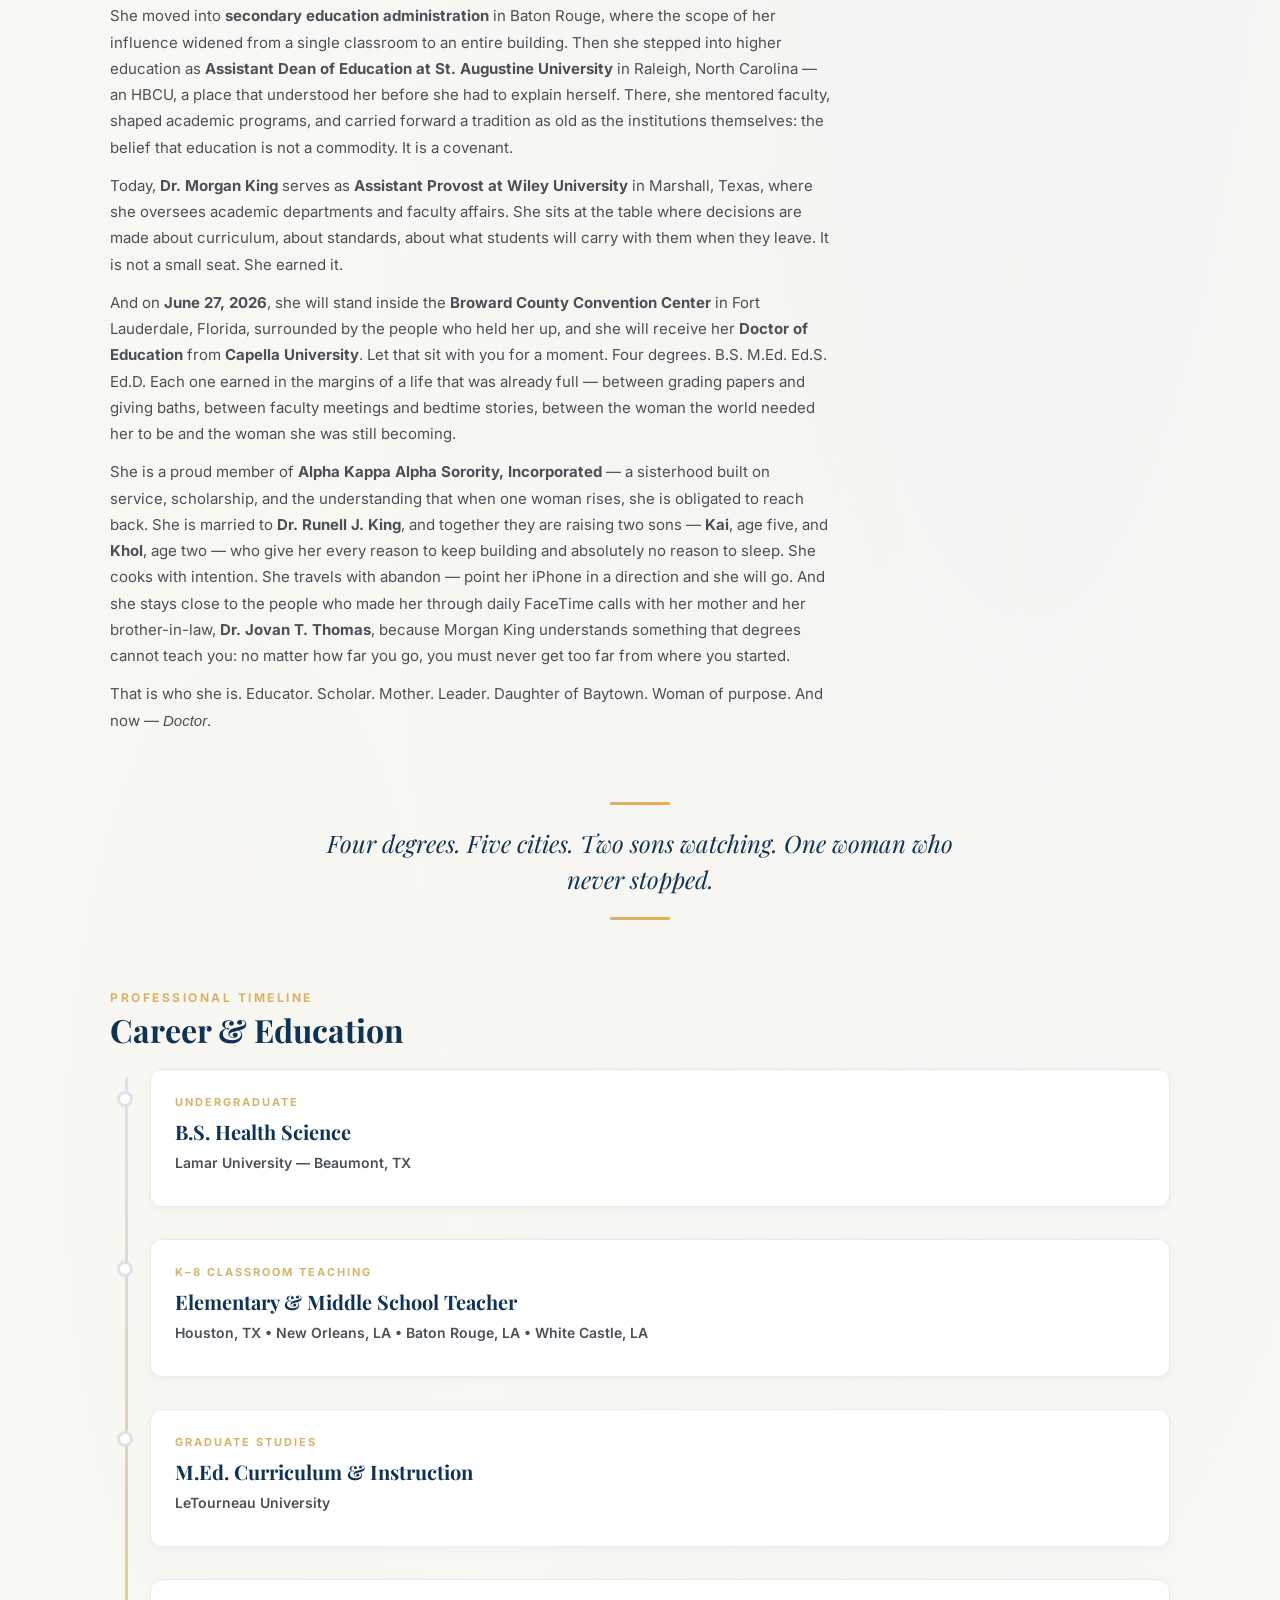
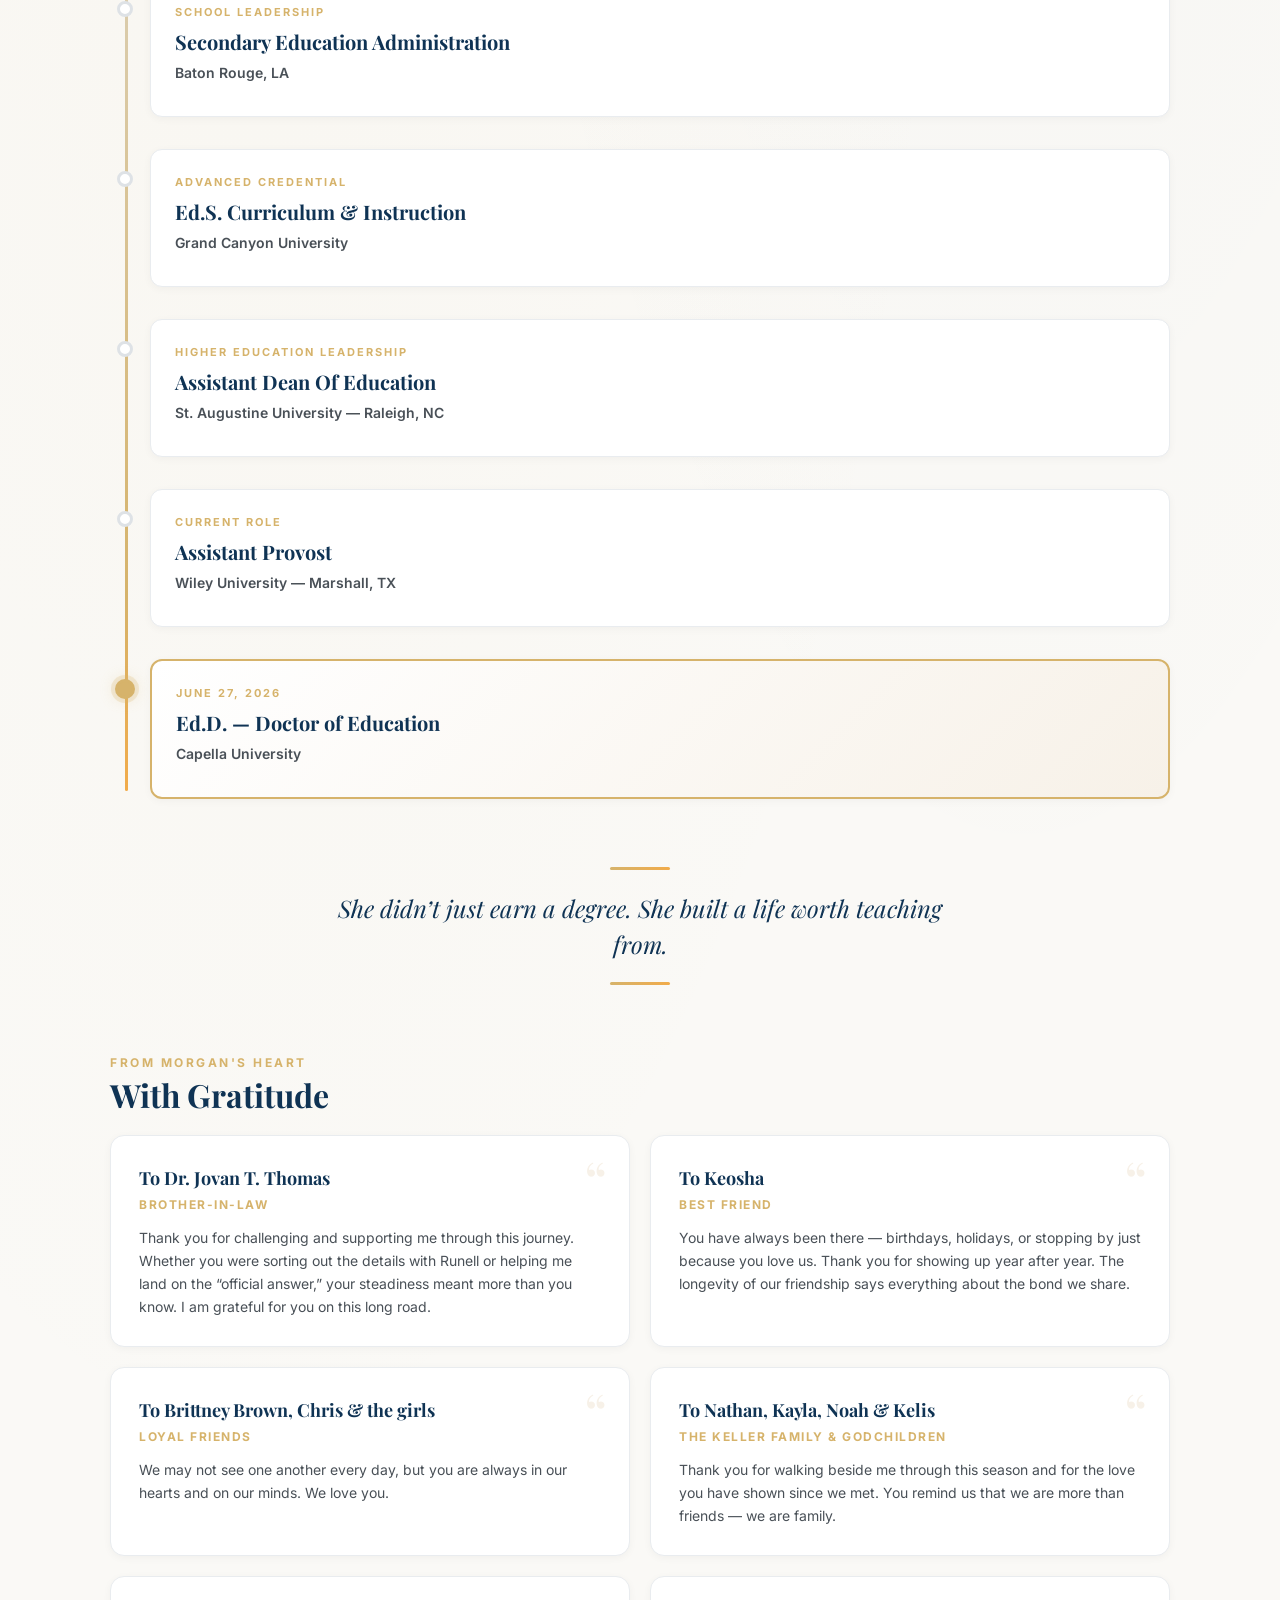
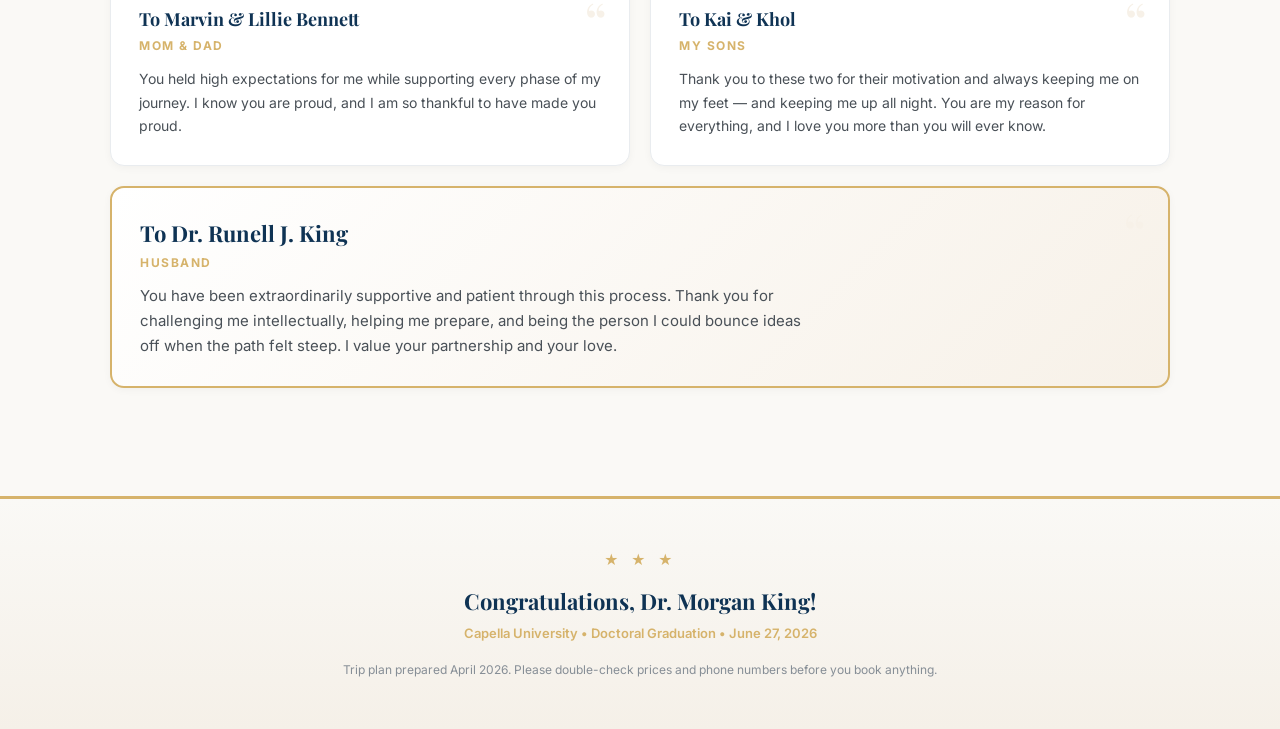
==== commit a97c2db9: "Refine site styling: theme color + Capella subtitle in logo - Updated theme-color meta to #0f3354 ac" ====
--- a/about-morgan.html
+++ b/about-morgan.html
@@ -3,7 +3,7 @@
 <head>
 <meta charset="UTF-8">
 <meta name="viewport" content="width=device-width, initial-scale=1.0, viewport-fit=cover">
-<meta name="theme-color" content="#0F1D36">
+<meta name="theme-color" content="#0f3354">
 <meta name="apple-mobile-web-app-capable" content="yes">
 <meta name="apple-mobile-web-app-status-bar-style" content="black-translucent">
 <link rel="preconnect" href="https://fonts.googleapis.com">
@@ -18,7 +18,7 @@
 <body>
 <header class="site-header">
   <div class="site-header-inner">
-    <a class="site-logo" href="index.html">Dr. Morgan King</a>
+    <a class="site-logo" href="index.html"><span class="site-logo__title">Dr. Morgan King</span><span class="site-logo__affiliation">Capella University</span></a>
     <nav class="site-nav" aria-label="Primary">
       <a href="index.html">Home</a>
       <a href="about-morgan.html" aria-current="page">About Morgan</a>
--- a/styles.css
+++ b/styles.css
@@ -1,12 +1,15 @@
 :root {
-    --navy: #0F1D36;
-    --navy-light: #1E3258;
-    --navy-mid: #263F6A;
-    --gold: #C5A030;
-    --gold-bright: #D4AF37;
-    --gold-light: #E8D48B;
-    --gold-pale: #FBF5E0;
-    --cream: #FAF8F3;
+    /* Capella University brand palette — sourced from capella.edu theme tokens */
+    --navy-rgb: 15, 51, 84;
+    --gold-rgb: 214, 179, 107;
+    --navy: #0f3354;
+    --navy-light: #1a4f6e;
+    --navy-mid: #356573;
+    --gold: #d6b36b;
+    --gold-bright: #f1ab4a;
+    --gold-light: #e5cf9e;
+    --gold-pale: #f7f1e8;
+    --cream: #faf9f6;
     --white: #FFFFFF;
     --gray-50: #F8F9FA;
     --gray-100: #F1F3F5;
@@ -15,9 +18,9 @@
     --gray-500: #868E96;
     --gray-700: #495057;
     --gray-900: #212529;
-    --green: #2B8A3E;
-    --red: #C92A2A;
-    --blue: #1971C2;
+    --green: #66b114;
+    --red: #b62025;
+    --blue: #009cde;
   }
 
   * { margin: 0; padding: 0; box-sizing: border-box; }
@@ -26,8 +29,8 @@
     font-family: 'Inter', 'Segoe UI', -apple-system, BlinkMacSystemFont, sans-serif;
     background: var(--cream);
     background-image:
-      radial-gradient(ellipse at 20% 50%, rgba(197,160,48,0.03) 0%, transparent 50%),
-      radial-gradient(ellipse at 80% 20%, rgba(15,29,54,0.02) 0%, transparent 50%);
+      radial-gradient(ellipse at 20% 50%, rgba(var(--gold-rgb), 0.04) 0%, transparent 50%),
+      radial-gradient(ellipse at 80% 20%, rgba(var(--navy-rgb), 0.03) 0%, transparent 50%);
     color: var(--gray-900);
     line-height: 1.6;
     font-size: 15px;
@@ -39,7 +42,7 @@
   /* ===== HERO ===== */
   .hero {
     background:
-      linear-gradient(160deg, var(--navy) 0%, var(--navy-light) 40%, var(--navy-mid) 70%, #2A4A7F 100%);
+      linear-gradient(160deg, var(--navy) 0%, var(--navy-light) 42%, var(--navy-mid) 72%, #2a5568 100%);
     color: var(--white);
     text-align: center;
     padding: 0;
@@ -52,7 +55,7 @@
     position: absolute;
     top: 0; left: 0;
     width: 200px; height: 200px;
-    background: linear-gradient(135deg, rgba(197,160,48,0.15) 0%, transparent 60%);
+    background: linear-gradient(135deg, rgba(var(--gold-rgb), 0.18) 0%, transparent 60%);
     z-index: 1;
   }
   .hero::after {
@@ -60,7 +63,7 @@
     position: absolute;
     bottom: 0; right: 0;
     width: 200px; height: 200px;
-    background: linear-gradient(315deg, rgba(197,160,48,0.15) 0%, transparent 60%);
+    background: linear-gradient(315deg, rgba(var(--gold-rgb), 0.18) 0%, transparent 60%);
     z-index: 1;
   }
   /* Decorative gold lines */
@@ -82,6 +85,21 @@
     height: auto;
     margin: 0 auto 24px;
     border-radius: 10px;
+  }
+
+  .hero-brand {
+    display: inline-block;
+    margin: 0 auto 14px;
+    padding: 6px 14px;
+    border: 1px solid rgba(var(--gold-rgb), 0.55);
+    border-radius: 999px;
+    font-family: Inter, 'Segoe UI', system-ui, sans-serif;
+    font-size: 11px;
+    font-weight: 700;
+    letter-spacing: 0.18em;
+    text-transform: uppercase;
+    color: var(--gold-light);
+    background: rgba(0, 0, 0, 0.2);
   }
 
   .hero h1 {
@@ -180,7 +198,7 @@
     border-radius: 12px;
     margin-right: 6px;
     margin-bottom: 4px;
-    border: 1px solid rgba(197,160,48,0.2);
+    border: 1px solid rgba(var(--gold-rgb), 0.28);
     text-transform: uppercase;
     letter-spacing: 0.3px;
   }
@@ -470,14 +488,33 @@
     gap: 12px 20px;
   }
   .site-logo {
+    display: flex;
+    flex-direction: column;
+    align-items: flex-start;
+    gap: 2px;
     font-family: 'Playfair Display', Georgia, serif;
     font-size: 17px;
     font-weight: 700;
     color: var(--gold);
     text-decoration: none;
     letter-spacing: 0.2px;
+    line-height: 1.15;
   }
   .site-logo:hover { color: var(--gold-bright); text-decoration: none; }
+  .site-logo:hover .site-logo__affiliation {
+    color: rgba(255, 255, 255, 0.92);
+  }
+  .site-logo__title {
+    font-family: 'Playfair Display', Georgia, serif;
+  }
+  .site-logo__affiliation {
+    font-family: Inter, 'Segoe UI', system-ui, sans-serif;
+    font-size: 10px;
+    font-weight: 700;
+    letter-spacing: 0.14em;
+    text-transform: uppercase;
+    color: rgba(255, 255, 255, 0.72);
+  }
   .site-nav {
     display: flex;
     flex-wrap: wrap;
@@ -608,7 +645,7 @@
     height: auto;
     margin: 0 auto 20px;
     border-radius: 10px;
-    box-shadow: 0 8px 28px rgba(15, 29, 54, 0.14);
+    box-shadow: 0 8px 28px rgba(var(--navy-rgb), 0.14);
   }
   .about-page .card h3:not(:first-child) {
     margin-top: 22px;
--- a/about.css
+++ b/about.css
@@ -3,7 +3,7 @@
 /* ---------- HERO ---------- */
 .about-hero {
   position: relative;
-  background: linear-gradient(160deg, var(--navy) 0%, var(--navy-light) 40%, var(--navy-mid) 70%, #2A4A7F 100%);
+  background: linear-gradient(160deg, var(--navy) 0%, var(--navy-light) 42%, var(--navy-mid) 72%, #2a5568 100%);
   overflow: hidden;
   min-height: 520px;
 }
@@ -11,7 +11,7 @@
   position: absolute;
   inset: 0;
   background:
-    radial-gradient(ellipse at 30% 80%, rgba(197,160,48,0.12) 0%, transparent 50%),
+    radial-gradient(ellipse at 30% 80%, rgba(var(--gold-rgb), 0.14) 0%, transparent 50%),
     radial-gradient(ellipse at 80% 20%, rgba(255,255,255,0.04) 0%, transparent 40%);
   z-index: 1;
 }
@@ -29,7 +29,7 @@
   width: 280px;
   height: auto;
   border-radius: 16px;
-  box-shadow: 0 20px 60px rgba(0,0,0,0.4), 0 0 0 4px rgba(197,160,48,0.3);
+  box-shadow: 0 20px 60px rgba(0,0,0,0.4), 0 0 0 4px rgba(var(--gold-rgb), 0.35);
   flex-shrink: 0;
   object-fit: cover;
 }
@@ -210,7 +210,7 @@
   height: 20px;
   left: -35px;
   top: 20px;
-  box-shadow: 0 0 0 4px rgba(197,160,48,0.2), 0 0 16px rgba(197,160,48,0.3);
+  box-shadow: 0 0 0 4px rgba(var(--gold-rgb), 0.22), 0 0 16px rgba(var(--gold-rgb), 0.32);
 }
 
 .about-timeline__card {
